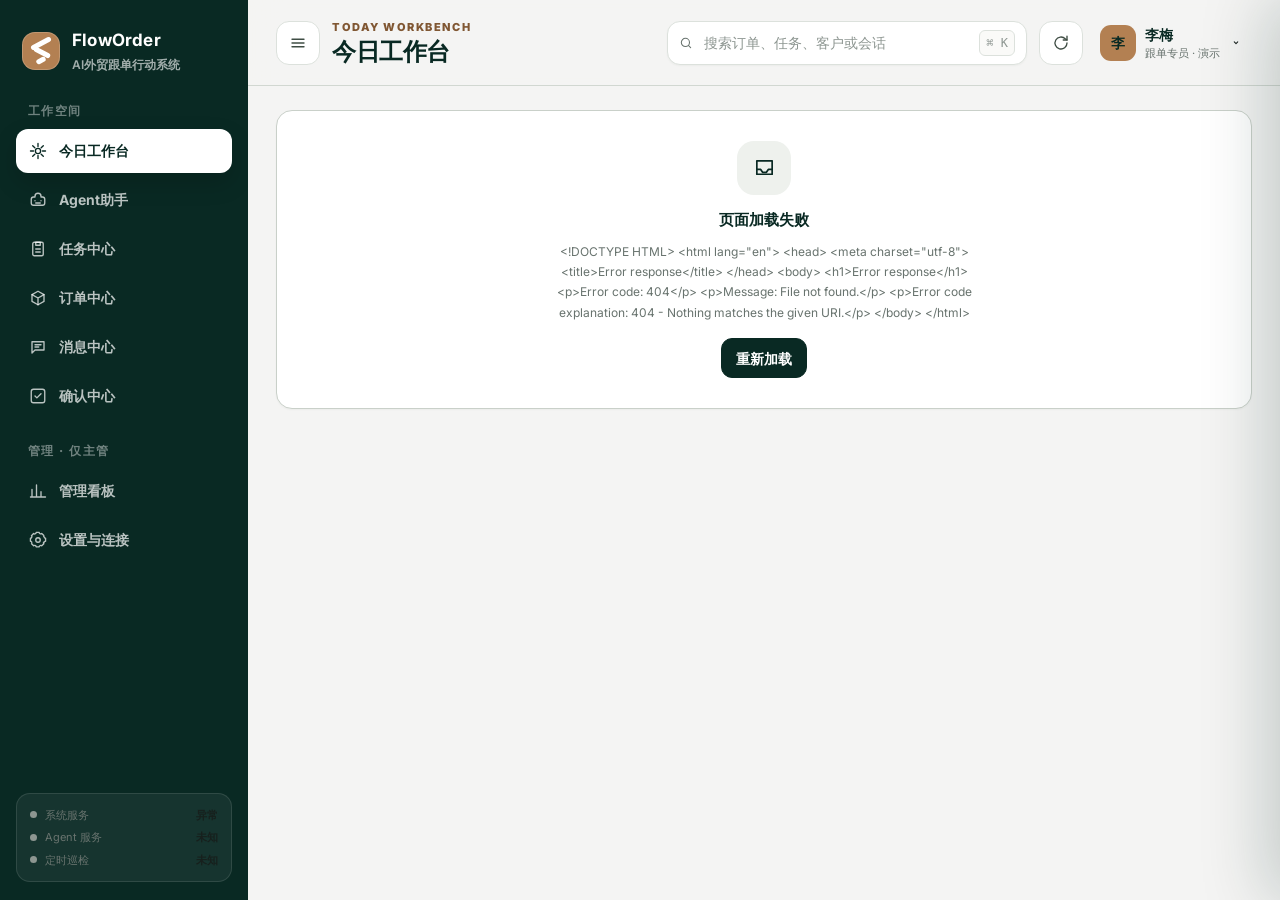
==== static/index.html @ 5d78dfce "Add files via upload" ====
<!doctype html>
<html lang="zh-CN">
<head>
  <meta charset="utf-8" />
  <meta name="viewport" content="width=device-width,initial-scale=1,viewport-fit=cover" />
  <meta name="theme-color" content="#092923" />
  <meta name="color-scheme" content="light" />
  <title>FlowOrder · AI外贸跟单行动系统</title>
  <link rel="preconnect" href="https://fonts.googleapis.com" />
  <link rel="preconnect" href="https://fonts.gstatic.com" crossorigin />
  <link href="https://fonts.googleapis.com/css2?family=Inter:wght@400;500;600;700&display=swap" rel="stylesheet" />
  <link rel="stylesheet" href="/static/styles.css?v=6.1.3.6-visual-fidelity" />
  <style>
    .proto-banner{position:sticky;top:0;z-index:300;display:flex;align-items:center;gap:10px;justify-content:center;
      padding:9px 14px;background:var(--ink);color:#fff;font-size:12px;font-weight:600;letter-spacing:.01em;border-bottom:1px solid var(--line)}
    .proto-banner b{color:var(--brand)}
    .metric-grid{grid-template-columns:repeat(4,1fr)}
    .page-stack{gap:24px}
    .proto-2col{display:grid;grid-template-columns:1.55fr 1fr;gap:18px;align-items:start}
    .proto-3col{display:grid;grid-template-columns:repeat(3,1fr);gap:18px;align-items:start}
    @media(max-width:1080px){.proto-2col,.proto-3col{grid-template-columns:1fr}}

    /* —— 模块分组小标题：细横线 + 大写小字，明确模块边界 —— */
    .section-title{
      display:flex;align-items:center;gap:10px;
      font-size:11px;font-weight:600;letter-spacing:.08em;
      text-transform:uppercase;color:var(--muted);
      margin:6px 2px -10px;
    }
    .section-title::after{content:"";flex:1;height:1px;background:var(--line)}

    /* —— 面板/卡片边框微调,让模块轮廓更利落 —— */
    .panel,.order-card,.info-card,.risk-item,.result-card,.review-card,
    .candidate-row,.integration-item,.context-chip,.meta-item,.channel-option label,
    .activation-order,.permission-card,.ai-result,.agent-candidate-card,.agent-connection-card,
    .approval-list>article,.information-gap-list article,
    .confirm-card,.quick-entry,.session-item{
      border-color:var(--line-strong);
    }
    .mini-chart{width:100%;height:200px;display:block}
    .row-actions{display:flex;gap:8px;flex-wrap:wrap}
    .panel .panel-head{display:flex;align-items:center;justify-content:space-between}
    .order-hero{display:flex;gap:24px;flex-wrap:wrap;align-items:flex-end;margin-top:6px}
    .order-hero .stat{display:flex;flex-direction:column;gap:2px}
    .order-hero .stat small{font-size:11px;color:var(--muted);text-transform:uppercase;letter-spacing:.04em;font-weight:600}
    .order-hero .stat strong{font-size:18px;font-weight:600;font-variant-numeric:tabular-nums}
    .timeline{list-style:none;margin:0;padding:0}
    .timeline li{display:flex;gap:12px;padding:10px 0;border-bottom:1px solid var(--line)}
    .timeline li:last-child{border-bottom:none}
    .timeline .dot{width:9px;height:9px;border-radius:50%;margin-top:5px;background:var(--brand);flex:none}
    .timeline .dot.muted{background:var(--muted-2)}
    .demo-note{font-size:11px;color:var(--muted)}

    /* —— 今日工作台：快捷入口 —— */
    .quick-entries{display:flex;gap:10px;flex-wrap:wrap;margin:2px 0 4px}
    .quick-entry{display:flex;align-items:center;gap:8px;padding:10px 14px;border:1px solid var(--line);border-radius:10px;background:#fff;font-size:13px;font-weight:500;color:var(--ink);cursor:pointer;transition:border-color .15s var(--ease)}
    .quick-entry:hover{border-color:var(--line-strong)}
    .quick-entry .metric-icon{width:28px;height:28px;border-radius:8px;background:var(--surface-2);display:inline-flex;align-items:center;justify-content:center}

    /* —— Agent 助手：三栏 —— */
    .agent-3col{display:grid;grid-template-columns:230px 1fr 1fr;gap:18px;align-items:stretch;min-height:560px}
    @media(max-width:1080px){.agent-3col{grid-template-columns:1fr}}
    .session-list{display:flex;flex-direction:column;gap:8px}
    .session-item{padding:11px 12px;border:1px solid var(--line);border-radius:10px;background:#fff;cursor:pointer;text-align:left}
    .session-item:hover{border-color:var(--line-strong)}
    .session-item.active{border-color:var(--brand);background:var(--brand-soft)}
    .session-item .s-when{font-size:10.5px;color:var(--muted);text-transform:uppercase;letter-spacing:.04em;font-weight:600}
    .session-item .s-title{font-size:13px;font-weight:500;color:var(--ink);margin-top:3px}
    .chat{display:flex;flex-direction:column;gap:12px;flex:1;min-height:0}
    .chat-bubble{max-width:86%;padding:10px 13px;border-radius:12px;font-size:13px;line-height:1.55}
    .chat-bubble.user{align-self:flex-end;background:var(--brand);color:#fff;border-bottom-right-radius:4px}
    .chat-bubble.agent{align-self:flex-start;background:var(--surface-2);color:var(--ink);border:1px solid var(--line);border-bottom-left-radius:4px}
    .chat-bubble .c-time{display:block;font-size:10.5px;opacity:.6;margin-top:4px}
    .chat-input{display:flex;gap:8px;margin-top:14px}
    .chat-input input{flex:1;height:38px;border:1px solid var(--line);border-radius:10px;padding:0 12px;font-size:13px}
    .chat-input input:focus{outline:none;border-color:var(--brand)}
    .run-row{display:flex;gap:10px;padding:10px 0;border-bottom:1px solid var(--line);font-size:13px}
    .run-row:last-child{border-bottom:none}
    .run-row .r-label{width:84px;flex:none;color:var(--muted);font-weight:500}
    .run-row .r-val{flex:1}
    .trace{list-style:none;margin:0;padding:0;font-size:12.5px}
    .trace li{display:flex;gap:8px;padding:6px 0;color:var(--ink-2)}
    .trace li::before{content:"›";color:var(--brand);font-weight:700}

    /* —— 标签/来源 —— */
    .src-tag{display:inline-flex;align-items:center;padding:2px 8px;border-radius:6px;font-size:11px;font-weight:600}
    .src-tag.manual{background:var(--surface-3);color:var(--muted)}
    .src-tag.msg{background:var(--accent-soft);color:var(--accent)}
    .src-tag.agent{background:var(--brand-soft);color:var(--brand-700)}
    .src-tag.wait{background:var(--amber-soft);color:var(--amber)}

    /* —— 订单详情页签 —— */
    .tabs{display:flex;gap:4px;padding:0 20px;border-bottom:1px solid var(--line);background:#fff}
    .tab{padding:12px 14px;font-size:13px;font-weight:500;color:var(--muted);border-bottom:2px solid transparent;cursor:pointer;background:none;border-top:none;border-left:none;border-right:none}
    .tab:hover{color:var(--ink)}
    .tab.active{color:var(--brand-700);border-bottom-color:var(--brand);font-weight:600}
    .tab-panel{display:none}
    .tab-panel.active{display:block}

    /* —— 确认中心卡片 —— */
    .confirm-list{display:flex;flex-direction:column;gap:14px}
    .confirm-card{border:1px solid var(--line);border-radius:var(--radius);padding:16px 18px;background:#fff}
    .confirm-card .cc-head{display:flex;justify-content:space-between;align-items:center;margin-bottom:10px}
    .cc-grid{display:grid;grid-template-columns:repeat(2,1fr);gap:10px 20px;font-size:12.5px}
    .cc-grid .cc-k{color:var(--muted);font-weight:500}
    .cc-grid .cc-v{color:var(--ink)}
    .cc-evidence{margin-top:10px;padding:10px 12px;background:var(--surface-2);border-radius:8px;font-size:12.5px;color:var(--ink-2);border-left:3px solid var(--line-strong)}

    /* —— 消息中心流程 —— */
    .flow{display:flex;align-items:center;gap:6px;flex-wrap:wrap;margin:10px 0 16px;font-size:12px;color:var(--muted)}
    .flow .step{display:inline-flex;align-items:center;gap:5px;padding:5px 10px;border:1px solid var(--line);border-radius:999px;background:#fff}
    .flow .arrow{color:var(--muted-2)}
    .src-pick{display:flex;gap:8px;flex-wrap:wrap;margin:8px 0 14px}

    /* —— V3 借鉴：状态 / 运行摘要 / 技术详情 / 筛选 等功能性组件（沿用本稿视觉 token）—— */
    .status-stack{display:flex;flex-direction:column;gap:6px;width:100%;font-size:11px}
    .status-line{display:grid;grid-template-columns:8px 1fr auto;gap:7px;align-items:center;color:var(--muted)}
    .status-line b{font-size:11px;color:var(--ink);font-weight:600}
    .status-dot{width:7px;height:7px;border-radius:50%;background:var(--muted-2)}
    .status-dot.ok{background:var(--green)}
    .status-dot.warn{background:var(--amber)}

    .session-item .s-meta{display:flex;gap:6px;flex-wrap:wrap;margin-top:6px;font-size:10.5px;color:var(--muted)}
    .session-item .s-meta span{display:inline-flex;align-items:center;padding:2px 6px;border-radius:999px;background:var(--surface-2)}

    .agent-run-summary{display:grid;grid-template-columns:repeat(3,1fr);gap:10px;margin-bottom:12px}
    .agent-run-summary .summary-cell{padding:12px;border:1px solid var(--line);border-radius:10px;background:var(--surface-2)}
    .agent-run-summary small{display:block;color:var(--muted);font-size:10.5px;margin-bottom:4px;font-weight:600;text-transform:uppercase;letter-spacing:.04em}
    .agent-run-summary strong{font-size:18px;font-variant-numeric:tabular-nums;color:var(--ink)}

    .tech-details{margin-top:12px;border-top:1px solid var(--line);padding-top:10px}
    .tech-details summary{cursor:pointer;color:var(--muted);font-size:12px;font-weight:600;list-style:none}
    .tech-details summary::-webkit-details-marker{display:none}
    .tech-box{margin-top:8px;padding:10px 12px;border-radius:8px;background:var(--surface-2);font-size:11.5px;color:var(--ink-2);line-height:1.7;word-break:break-word}

    .confirm-filters{display:flex;gap:8px;flex-wrap:wrap;margin-bottom:14px}
    .confirm-filter{height:30px;padding:0 11px;border:1px solid var(--line);border-radius:8px;background:#fff;color:var(--muted);font-size:12px;cursor:pointer}
    .confirm-filter.active{border-color:var(--brand);background:var(--brand-soft);color:var(--brand-700);font-weight:600}

    .business-note{margin-top:10px;padding:10px 12px;border-radius:8px;background:var(--amber-soft);color:var(--ink-2);font-size:12px;line-height:1.6}

    /* —— 导航项图标：data-icon 移到独立 .icon 容器，避免覆盖文字 —— */
    .nav-item .icon{display:grid;place-items:center;flex:0 0 18px;width:18px;height:18px}
    .nav-item .icon svg{width:100%;height:100%}
  </style>
</head>
<body>
  <div class="app-shell">
    <aside class="sidebar" id="sidebar">
      <button class="brand" data-route="today" aria-label="返回今日工作台">
        <span class="brand-mark" aria-hidden="true"><i></i><i></i><i></i></span>
        <span class="brand-copy"><strong>FlowOrder</strong><small>AI外贸跟单行动系统</small></span>
      </button>

      <div class="nav-section-label">工作空间</div>
      <nav class="side-nav" aria-label="主导航">
        <button class="nav-item" data-route="today"><span class="icon" data-icon="today"></span><span>今日工作台</span><b id="todayBadge" hidden>0</b></button>
        <button class="nav-item" data-route="agent"><span class="icon" data-icon="agent"></span><span>Agent助手</span></button>
        <button class="nav-item" data-route="tasks"><span class="icon" data-icon="tasks"></span><span>任务中心</span></button>
        <button class="nav-item" data-route="orders"><span class="icon" data-icon="orders"></span><span>订单中心</span></button>
        <button class="nav-item" data-route="intake"><span class="icon" data-icon="message"></span><span>消息中心</span></button>
        <button class="nav-item" data-route="confirm"><span class="icon" data-icon="review"></span><span>确认中心</span><b id="reviewBadge" hidden>0</b></button>
      </nav>

      <div class="nav-section-label">管理 · 仅主管</div>
      <nav class="side-nav" aria-label="管理导航">
        <button class="nav-item" data-route="manage"><span class="icon" data-icon="chart"></span><span>管理看板</span></button>
        <button class="nav-item" data-route="settings"><span class="icon" data-icon="settings"></span><span>设置与连接</span></button>
      </nav>

      <div class="sidebar-card" style="align-items:flex-start">
        <div class="status-stack" aria-label="系统运行状态">
          <div class="status-line"><span class="status-dot" id="systemStatusDot"></span><span>系统服务</span><b id="systemStatusValue">检查中</b></div>
          <div class="status-line"><span class="status-dot" id="agentStatusDot"></span><span>Agent 服务</span><b id="agentStatusValue">检查中</b></div>
          <div class="status-line"><span class="status-dot" id="scheduleStatusDot"></span><span>定时巡检</span><b id="scheduleStatusValue">检查中</b></div>
        </div>
      </div>
    </aside>

    <section class="app-main">
      <header class="topbar">
        <div class="topbar-left">
          <button class="mobile-menu" id="mobileMenu" aria-label="打开导航" data-icon="menu"></button>
          <div class="page-heading">
            <span id="pageEyebrow">TODAY WORKBENCH</span>
            <h1 id="pageTitle">今日工作台</h1>
          </div>
        </div>
        <div class="topbar-actions">
          <label class="global-search" id="searchWrap">
            <span data-icon="search" aria-hidden="true"></span>
            <input id="globalSearch" type="search" autocomplete="off" placeholder="搜索订单、任务、客户或会话" aria-label="全局搜索" />
            <kbd>⌘ K</kbd>
          </label>
          <button class="icon-btn" id="refreshBtn" title="刷新页面" data-icon="refresh"></button>
          <button class="profile" id="profileButton" type="button">
            <span class="avatar" id="profileAvatar">李</span>
            <span><strong id="profileName">李梅</strong><small id="profileRole">跟单专员 · 演示</small></span>
            <span data-icon="chevron"></span>
          </button>
        </div>
      </header>

      <main class="workspace" id="pageRoot" tabindex="-1">
        <div class="loading-state"><span></span><p>正在载入真实业务数据…</p></div>
      </main>
    </section>
  </div>

  <nav class="mobile-nav" aria-label="移动端导航">
    <button data-route="today" data-icon="today"><small>工作台</small></button>
    <button data-route="agent" data-icon="agent"><small>Agent</small></button>
    <button data-route="tasks" data-icon="tasks"><small>任务</small></button>
    <button data-route="orders" data-icon="orders"><small>订单</small></button>
    <button data-route="confirm" data-icon="review"><small>确认</small></button>
  </nav>

  <div class="drawer-mask" id="drawerMask" hidden></div>
  <aside class="drawer" id="drawer" aria-hidden="true" aria-label="详情面板"><div id="drawerBody"></div></aside>

  <dialog class="modal" id="modal">
    <form method="dialog" id="modalForm">
      <header class="modal-head">
        <div><span id="modalEyebrow">操作</span><h2 id="modalTitle">操作</h2><p id="modalSubtitle"></p></div>
        <button class="modal-close" type="button" data-close-modal aria-label="关闭">×</button>
      </header>
      <section class="modal-body" id="modalBody"></section>
      <footer class="modal-actions" id="modalActions"></footer>
    </form>
  </dialog>

  <div class="toast-region" id="toastRegion" aria-live="polite" aria-atomic="true"></div>
  <script src="/static/app.js?v=6.1.3.6-visual-fidelity"></script>
</body>
</html>
---- static/styles.css ----
:root{
  --canvas:#f4f4f3;
  --surface:#ffffff;
  --surface-2:#fafaf8;
  --surface-3:#eef1ed;
  --forest:#092923;
  --forest-2:#123b33;
  --forest-3:#3f4d44;
  --ink:#17201d;
  --muted:#68736e;
  --muted-2:#8d9691;
  --line:#dce1dc;
  --line-strong:#c9d0c9;
  --bronze:#b38052;
  --bronze-dark:#805733;
  --sand:#d0c6b1;
  --blue:#2a68b2;
  --blue-soft:#e7eff8;
  --cyan:#5096b2;
  --green:#2d7554;
  --green-soft:#e6f1ea;
  --amber:#9a641f;
  --amber-soft:#f7eddd;
  --red:#9b3d36;
  --red-soft:#f7e8e6;
  --violet:#645a88;
  --violet-soft:#eceaf3;
  --shadow-xs:0 1px 2px rgba(9,41,35,.04);
  --shadow-sm:0 10px 28px rgba(9,41,35,.07);
  --shadow-lg:0 26px 70px rgba(9,41,35,.18);
  --radius-sm:10px;
  --radius:16px;
  --radius-lg:24px;
  --sidebar:248px;
  --topbar:86px;
  font-family:Inter,"PingFang SC","Microsoft YaHei",system-ui,-apple-system,sans-serif;
  color-scheme:light;
}
*{box-sizing:border-box}
html{background:var(--canvas);scroll-behavior:smooth}
body{margin:0;background:var(--canvas);color:var(--ink);font-size:14px;line-height:1.5}
button,input,select,textarea{font:inherit}
button{cursor:pointer}
button:disabled{cursor:not-allowed;opacity:.48}
a{color:inherit}
svg{display:block;width:1em;height:1em}
::selection{background:var(--sand);color:var(--forest)}
:focus-visible{outline:3px solid rgba(42,104,178,.22);outline-offset:2px}
[hidden]{display:none!important}

.app-shell{min-height:100vh;display:grid;grid-template-columns:var(--sidebar) minmax(0,1fr)}
.sidebar{position:sticky;top:0;height:100vh;padding:24px 16px 18px;background:var(--forest);color:#fff;display:flex;flex-direction:column;z-index:40;overflow-y:auto}
.brand{display:flex;align-items:center;gap:12px;width:100%;padding:4px 6px 28px;border:0;background:transparent;color:#fff;text-align:left}
.brand-mark{position:relative;width:38px;height:38px;flex:0 0 auto;border-radius:13px;background:var(--bronze);overflow:hidden;box-shadow:inset 0 0 0 1px rgba(255,255,255,.18)}
.brand-mark i{position:absolute;border-radius:999px;background:#fff}
.brand-mark i:nth-child(1){width:22px;height:5px;left:8px;top:9px;transform:rotate(-28deg)}
.brand-mark i:nth-child(2){width:18px;height:5px;left:11px;top:18px;transform:rotate(28deg)}
.brand-mark i:nth-child(3){width:10px;height:5px;left:14px;top:26px;transform:rotate(-28deg)}
.brand-copy{display:grid;min-width:0}
.brand-copy strong{font-size:17px;letter-spacing:.2px}
.brand-copy small{font-size:12px;color:rgba(255,255,255,.62);font-weight:600;margin-top:2px;white-space:nowrap}
.nav-section-label{padding:0 12px 9px;color:rgba(255,255,255,.42);font-size:12px;font-weight:800;letter-spacing:.12em;text-transform:uppercase}
.side-nav{display:grid;gap:5px;margin-bottom:24px}
.nav-item{position:relative;display:flex;align-items:center;gap:12px;width:100%;min-height:44px;padding:0 12px;border:1px solid transparent;border-radius:12px;background:transparent;color:rgba(255,255,255,.72);text-align:left;font-weight:680;transition:background .18s,color .18s,border-color .18s,transform .18s}
.nav-item>svg{font-size:18px;flex:0 0 auto}
.nav-item:hover{background:rgba(255,255,255,.07);color:#fff}
.nav-item.active{background:#fff;color:var(--forest);box-shadow:0 10px 24px rgba(0,0,0,.16)}
.nav-item b{margin-left:auto;min-width:21px;height:21px;padding:0 6px;display:grid;place-items:center;border-radius:99px;background:var(--bronze);color:var(--forest);font-size:11px}
.nav-item.active b{background:var(--forest);color:#fff}
.sidebar-card{margin-top:auto;display:flex;align-items:flex-start;gap:10px;padding:13px;border:1px solid rgba(255,255,255,.11);border-radius:14px;background:rgba(255,255,255,.055)}
.sidebar-card .live-dot{width:9px;height:9px;flex:0 0 auto;margin-top:5px;border-radius:50%;background:#87c59e;box-shadow:0 0 0 4px rgba(135,197,158,.12)}
.sidebar-card .live-dot.warn{background:#e0ad65;box-shadow:0 0 0 4px rgba(224,173,101,.12)}
.sidebar-card .live-dot.bad{background:#e58a83;box-shadow:0 0 0 4px rgba(229,138,131,.12)}
.sidebar-card div{display:grid;min-width:0}
.sidebar-card strong{font-size:13px;color:#fff}
.sidebar-card small{font-size:11px;color:rgba(255,255,255,.52);margin-top:3px;line-height:1.5}

.app-main{min-width:0}
.topbar{position:sticky;top:0;z-index:30;min-height:var(--topbar);display:flex;align-items:center;justify-content:space-between;gap:20px;padding:14px 28px;background:rgba(244,244,243,.93);backdrop-filter:blur(16px);border-bottom:1px solid rgba(201,208,201,.8)}
.topbar-left,.topbar-actions{display:flex;align-items:center;gap:12px;min-width:0}
.page-heading{min-width:0}
.page-heading>span{display:block;color:var(--bronze-dark);font-size:11px;font-weight:850;letter-spacing:.14em;margin-bottom:3px}
.page-heading h1{margin:0;font-size:24px;line-height:1.15;letter-spacing:-.45px;color:var(--forest)}
.page-heading p{margin:5px 0 0;color:var(--muted);font-size:13px;white-space:nowrap;overflow:hidden;text-overflow:ellipsis;max-width:46vw}
.mobile-menu{display:none}
.global-search{display:flex;align-items:center;gap:9px;width:min(360px,30vw);height:44px;padding:0 11px;border:1px solid var(--line);border-radius:13px;background:var(--surface);color:var(--muted);box-shadow:var(--shadow-xs)}
.global-search:focus-within{border-color:#8da8c6;box-shadow:0 0 0 4px rgba(42,104,178,.08)}
.global-search input{min-width:0;flex:1;border:0;outline:0;background:transparent;color:var(--ink)}
.global-search input::placeholder{color:var(--muted-2)}
.global-search kbd{padding:3px 6px;border:1px solid var(--line);border-radius:6px;background:var(--surface-2);color:var(--muted-2);font-size:12px}
.icon-btn,.mobile-menu{width:44px;height:44px;display:grid;place-items:center;padding:0;border:1px solid var(--line);border-radius:13px;background:var(--surface);color:var(--forest-3);font-size:18px}
.icon-btn:hover,.mobile-menu:hover{border-color:var(--line-strong);background:var(--surface-2);color:var(--forest)}
.profile{display:flex;align-items:center;gap:9px;padding:4px 8px 4px 4px;border:1px solid transparent;border-radius:14px;background:transparent;color:var(--ink)}
.profile:hover{background:var(--surface);border-color:var(--line)}
.profile>span:nth-child(2){display:grid;text-align:left;min-width:72px}
.profile strong{font-size:14px;color:var(--forest)}
.profile small{font-size:11px;color:var(--muted)}
.profile>svg{color:var(--muted);font-size:14px}
.avatar{width:36px;height:36px;display:grid!important;place-items:center;border-radius:11px;background:var(--bronze);color:var(--forest);font-weight:850}
.workspace{width:min(1580px,100%);margin:0 auto;padding:24px 28px 54px}
.loading-state{min-height:60vh;display:grid;place-items:center;align-content:center;gap:12px;color:var(--muted)}
.loading-state span{width:34px;height:34px;border:3px solid var(--line);border-top-color:var(--forest);border-radius:50%;animation:spin .8s linear infinite}
@keyframes spin{to{transform:rotate(360deg)}}

.page-stack{display:grid;gap:18px}
.page-toolbar{display:flex;align-items:flex-end;justify-content:space-between;gap:16px}
.page-toolbar h2{margin:0;color:var(--forest);font-size:19px;letter-spacing:-.25px}
.page-toolbar p{margin:5px 0 0;color:var(--muted);font-size:13px}
.button-row{display:flex;align-items:center;gap:8px;flex-wrap:wrap}
.btn{min-height:40px;display:inline-flex;align-items:center;justify-content:center;gap:7px;padding:0 14px;border:1px solid var(--line);border-radius:11px;background:var(--surface);color:var(--forest-3);font-size:14px;font-weight:740;transition:.18s}
.btn:hover{transform:translateY(-1px);border-color:var(--line-strong);box-shadow:var(--shadow-xs)}
.btn.primary{border-color:var(--forest);background:var(--forest);color:#fff}
.btn.primary:hover{background:var(--forest-2)}
.btn.bronze{border-color:var(--bronze);background:var(--bronze);color:var(--forest)}
.btn.blue{border-color:var(--blue);background:var(--blue);color:#fff}
.btn.danger{border-color:var(--red);background:var(--red);color:#fff}
.btn.ghost{background:transparent;border-color:transparent;box-shadow:none}
.btn.soft{background:var(--surface-3);border-color:var(--surface-3);color:var(--forest)}
.btn.small{min-height:32px;padding:0 10px;border-radius:9px;font-size:12px}
.btn.icon-only{width:40px;padding:0}

.hero{position:relative;overflow:hidden;display:grid;grid-template-columns:minmax(0,1.45fr) minmax(310px,.55fr);gap:24px;padding:28px;border-radius:var(--radius-lg);background:var(--forest);color:#fff;box-shadow:var(--shadow-sm)}
.hero::after{content:"";position:absolute;width:290px;height:290px;right:-80px;top:-130px;border-radius:50%;border:55px solid rgba(179,128,82,.28)}
.hero-copy,.hero-side{position:relative;z-index:1}
.hero-eyebrow{display:flex;align-items:center;gap:8px;color:rgba(255,255,255,.66);font-size:11px;font-weight:820;letter-spacing:.12em}
.hero-eyebrow i{width:7px;height:7px;border-radius:50%;background:var(--bronze)}
.hero h2{max-width:760px;margin:10px 0 10px;font-size:30px;line-height:1.18;letter-spacing:-.7px;color:#fff}
.hero p{max-width:700px;margin:0;color:rgba(255,255,255,.68);font-size:14px;line-height:1.75}
.hero-actions{display:flex;gap:9px;flex-wrap:wrap;margin-top:20px}
.hero .btn.primary{background:#fff;border-color:#fff;color:var(--forest)}
.hero .btn.primary:hover{background:#f5f2eb}
.hero .btn.soft{background:rgba(255,255,255,.08);border-color:rgba(255,255,255,.13);color:#fff}
.hero-side{display:grid;align-content:center;gap:9px}
.hero-signal{display:flex;align-items:center;justify-content:space-between;gap:10px;padding:12px 13px;border:1px solid rgba(255,255,255,.11);border-radius:13px;background:rgba(255,255,255,.055)}
.hero-signal span{color:rgba(255,255,255,.62);font-size:12px}
.hero-signal strong{font-size:14px;color:#fff;text-align:right}

.metric-grid{display:grid;grid-template-columns:repeat(4,minmax(0,1fr));gap:12px}
.metric-card{min-height:126px;padding:18px;border:1px solid var(--line);border-radius:var(--radius);background:var(--surface);box-shadow:var(--shadow-xs)}
.metric-card .metric-top{display:flex;align-items:center;justify-content:space-between;gap:10px}
.metric-card .metric-icon{width:36px;height:36px;display:grid;place-items:center;border-radius:11px;background:var(--surface-3);color:var(--forest);font-size:17px}
.metric-card .metric-delta{font-size:11px;color:var(--muted)}
.metric-card span{display:block;margin-top:12px;color:var(--muted);font-size:12px;font-weight:700}
.metric-card strong{display:block;margin-top:2px;color:var(--forest);font-size:29px;line-height:1}
.metric-card.amber .metric-icon{background:var(--amber-soft);color:var(--amber)}
.metric-card.blue .metric-icon{background:var(--blue-soft);color:var(--blue)}
.metric-card.green .metric-icon{background:var(--green-soft);color:var(--green)}
.metric-card.red .metric-icon{background:var(--red-soft);color:var(--red)}

.panel{border:1px solid var(--line);border-radius:var(--radius);background:var(--surface);box-shadow:var(--shadow-xs);overflow:hidden}
.panel-head{display:flex;align-items:flex-start;justify-content:space-between;gap:16px;padding:18px 20px;border-bottom:1px solid var(--line)}
.panel-head h2,.panel-head h3{margin:0;color:var(--forest)}
.panel-head h2{font-size:17px}.panel-head h3{font-size:14px}
.panel-head p{margin:5px 0 0;color:var(--muted);font-size:12px}
.panel-body{padding:20px}
.panel-grid{display:grid;grid-template-columns:minmax(0,1.6fr) minmax(280px,.7fr);gap:16px}

.filter-row{display:flex;align-items:center;justify-content:space-between;gap:12px;padding:12px 18px;border-bottom:1px solid var(--line);background:var(--surface-2)}
.tabs{display:flex;gap:5px;flex-wrap:wrap}
.tab{min-height:32px;padding:0 10px;border:1px solid transparent;border-radius:9px;background:transparent;color:var(--muted);font-size:12px;font-weight:760}
.tab:hover{background:var(--surface);color:var(--forest)}
.tab.active{background:var(--forest);color:#fff}
.filter-select{min-height:34px;padding:0 10px;border:1px solid var(--line);border-radius:9px;background:var(--surface);color:var(--ink);font-size:12px}

.action-list{display:grid}
.action-row{display:grid;grid-template-columns:minmax(270px,1.25fr) minmax(135px,.55fr) minmax(135px,.5fr) minmax(290px,max-content);gap:16px;align-items:center;padding:15px 18px;border-bottom:1px solid var(--line);transition:.15s}
.action-row:last-child{border-bottom:0}
.action-row:hover{background:var(--surface-2)}
.action-primary{display:flex;align-items:flex-start;gap:12px;min-width:0}
.state-marker{width:10px;height:10px;flex:0 0 auto;margin-top:5px;border-radius:50%;background:var(--muted-2);box-shadow:0 0 0 4px rgba(141,150,145,.12)}
.state-marker.DO_NOW,.state-marker.ESCALATE{background:var(--red);box-shadow:0 0 0 4px rgba(155,61,54,.1)}
.state-marker.DO_TODAY{background:var(--bronze);box-shadow:0 0 0 4px rgba(179,128,82,.12)}
.state-marker.WAITING_EXTERNAL{background:var(--cyan);box-shadow:0 0 0 4px rgba(80,150,178,.11)}
.state-marker.NEEDS_CONFIRMATION{background:var(--violet);box-shadow:0 0 0 4px rgba(100,90,136,.1)}
.state-marker.SCHEDULED{background:var(--green);box-shadow:0 0 0 4px rgba(45,117,84,.1)}
.action-primary h3{margin:0;color:var(--forest);font-size:14px;line-height:1.45}
.action-primary p{margin:4px 0 0;color:var(--muted);font-size:12px;line-height:1.55;display:-webkit-box;-webkit-line-clamp:2;-webkit-box-orient:vertical;overflow:hidden}
.order-link{display:grid;min-width:0}
.order-link strong{color:var(--forest);font-size:13px;white-space:nowrap;overflow:hidden;text-overflow:ellipsis}
.order-link small{color:var(--muted);font-size:11px;white-space:nowrap;overflow:hidden;text-overflow:ellipsis}
.deadline{display:grid}
.deadline strong{font-size:13px;color:var(--ink)}
.deadline small{font-size:11px;color:var(--muted)}
.row-actions{display:flex;align-items:center;justify-content:flex-end;gap:6px;flex-wrap:nowrap;min-width:max-content}.row-actions .btn{white-space:nowrap;flex:0 0 auto}

.status,.risk-badge,.tag{display:inline-flex;align-items:center;gap:5px;width:max-content;max-width:100%;padding:5px 8px;border-radius:999px;font-size:11px;font-weight:800;line-height:1.1;white-space:nowrap}
.status.DO_NOW,.status.ESCALATE,.risk-badge.critical,.risk-badge.high{background:var(--red-soft);color:var(--red)}
.status.DO_TODAY,.risk-badge.medium{background:var(--amber-soft);color:var(--amber)}
.status.WAITING_EXTERNAL{background:#e5f1f5;color:#306f87}
.status.NEEDS_CONFIRMATION{background:var(--violet-soft);color:var(--violet)}
.status.SCHEDULED,.status.DONE,.risk-badge.low{background:var(--green-soft);color:var(--green)}
.status.NOT_MY_RESPONSIBILITY,.risk-badge.none{background:var(--surface-3);color:var(--muted)}
.tag{background:var(--surface-3);color:var(--forest-3);font-weight:700}

.order-grid{display:grid;grid-template-columns:repeat(3,minmax(0,1fr));gap:14px}
.order-card{display:grid;gap:16px;padding:18px;border:1px solid var(--line);border-radius:var(--radius);background:var(--surface);box-shadow:var(--shadow-xs);transition:.18s}
.order-card:hover{transform:translateY(-2px);box-shadow:var(--shadow-sm);border-color:var(--line-strong)}
.order-card-head{display:flex;align-items:flex-start;justify-content:space-between;gap:12px}
.order-card h3{margin:0;color:var(--forest);font-size:15px}
.order-card p{margin:4px 0 0;color:var(--muted);font-size:12px}
.order-meta{display:grid;grid-template-columns:1fr 1fr;gap:10px}
.meta-item{display:grid;gap:3px;padding:10px;border-radius:11px;background:var(--surface-2)}
.meta-item span{font-size:11px;color:var(--muted)}
.meta-item strong{font-size:13px;color:var(--ink);overflow:hidden;text-overflow:ellipsis;white-space:nowrap}
.progress{height:7px;border-radius:99px;background:var(--surface-3);overflow:hidden}
.progress i{display:block;height:100%;border-radius:inherit;background:var(--bronze)}
.order-card-foot{display:flex;align-items:center;justify-content:space-between;gap:10px}
.order-card-foot small{color:var(--muted);font-size:11px}

.data-table-wrap{overflow:auto}
.data-table{width:100%;border-collapse:collapse;min-width:900px}
.data-table th,.data-table td{padding:12px 14px;text-align:left;border-bottom:1px solid var(--line);vertical-align:middle}
.data-table th{position:sticky;top:0;background:var(--surface-2);color:var(--muted);font-size:11px;letter-spacing:.06em;text-transform:uppercase;z-index:1}
.data-table td{font-size:13px;color:var(--ink)}
.data-table tbody tr{transition:.15s}
.data-table tbody tr:hover{background:var(--surface-2)}
.data-table .clickable{cursor:pointer}
.cell-title{display:grid;gap:2px}.cell-title strong{font-size:13px;color:var(--forest)}.cell-title small{font-size:11px;color:var(--muted)}

.empty-state{min-height:270px;display:grid;place-items:center;align-content:center;gap:10px;padding:30px;text-align:center;color:var(--muted)}
.empty-icon{width:54px;height:54px;display:grid;place-items:center;border-radius:17px;background:var(--surface-3);color:var(--forest);font-size:23px}
.empty-state h3{margin:4px 0 0;color:var(--forest);font-size:15px}
.empty-state p{max-width:460px;margin:0;font-size:12px;line-height:1.7}
.empty-actions{display:flex;gap:8px;flex-wrap:wrap;justify-content:center;margin-top:5px}

.order-hero{display:grid;grid-template-columns:minmax(0,1.4fr) minmax(360px,.6fr);gap:18px;padding:24px;border-radius:var(--radius-lg);background:var(--forest);color:#fff}
.order-hero h2{margin:7px 0 4px;font-size:28px;color:#fff}
.order-hero p{margin:0;color:rgba(255,255,255,.65);font-size:13px}
.order-hero .order-kicker{font-size:11px;color:var(--sand);font-weight:800;letter-spacing:.12em}
.order-hero-stats{display:grid;grid-template-columns:repeat(2,1fr);gap:8px}
.order-hero-stat{display:grid;gap:3px;padding:12px;border:1px solid rgba(255,255,255,.11);border-radius:12px;background:rgba(255,255,255,.055)}
.order-hero-stat span{font-size:11px;color:rgba(255,255,255,.55)}
.order-hero-stat strong{font-size:14px;color:#fff}
.detail-grid{display:grid;grid-template-columns:minmax(0,1.45fr) minmax(300px,.55fr);gap:16px}
.info-grid{display:grid;grid-template-columns:repeat(3,minmax(0,1fr));gap:10px}
.info-card{padding:13px;border:1px solid var(--line);border-radius:12px;background:var(--surface-2)}
.info-card span{display:block;color:var(--muted);font-size:11px}
.info-card strong{display:block;margin-top:4px;color:var(--ink);font-size:13px;overflow-wrap:anywhere}
.timeline{display:grid;gap:0}
.timeline-item{position:relative;display:grid;grid-template-columns:18px minmax(0,1fr);gap:10px;padding-bottom:16px}
.timeline-item::before{content:"";position:absolute;left:5px;top:14px;bottom:0;width:1px;background:var(--line)}
.timeline-item:last-child::before{display:none}
.timeline-dot{width:11px;height:11px;margin-top:4px;border-radius:50%;background:var(--bronze);box-shadow:0 0 0 4px var(--amber-soft)}
.timeline-copy{display:grid;gap:3px}
.timeline-copy strong{font-size:12px;color:var(--forest)}
.timeline-copy p{margin:0;color:var(--muted);font-size:12px;white-space:pre-wrap;overflow-wrap:anywhere}
.timeline-copy time{font-size:11px;color:var(--muted-2)}
.risk-list{display:grid;gap:8px}
.risk-item{padding:12px;border:1px solid var(--line);border-left:3px solid var(--red);border-radius:11px;background:var(--surface-2)}
.risk-item.medium{border-left-color:var(--amber)}.risk-item.low{border-left-color:var(--green)}
.risk-item strong{font-size:12px;color:var(--forest)}
.risk-item p{margin:5px 0 0;font-size:11px;color:var(--muted);line-height:1.6}

.form-grid{display:grid;grid-template-columns:repeat(2,minmax(0,1fr));gap:14px}
.field{display:grid;gap:6px}
.field.full{grid-column:1/-1}
.field>span{display:flex;align-items:center;justify-content:space-between;color:var(--forest-3);font-size:12px;font-weight:740}
.field>span small{color:var(--muted-2);font-weight:600}
.field input,.field select,.field textarea{width:100%;min-height:42px;padding:10px 11px;border:1px solid var(--line);border-radius:10px;background:var(--surface);color:var(--ink);outline:0}
.field textarea{min-height:120px;resize:vertical;line-height:1.7}
.field input::placeholder,.field textarea::placeholder{color:var(--muted-2)}
.field input:focus,.field select:focus,.field textarea:focus{border-color:#8da8c6;box-shadow:0 0 0 4px rgba(42,104,178,.08)}
.help{font-size:11px;color:var(--muted);line-height:1.6}
.form-actions{display:flex;justify-content:flex-end;gap:8px;padding-top:4px}

.intake-layout,.review-layout{display:grid;grid-template-columns:minmax(320px,.72fr) minmax(0,1.28fr);gap:16px}
.channel-grid{display:grid;grid-template-columns:repeat(3,1fr);gap:8px}
.channel-option{position:relative}
.channel-option input{position:absolute;opacity:0}
.channel-option label{display:grid;place-items:center;gap:4px;min-height:68px;border:1px solid var(--line);border-radius:12px;background:var(--surface);color:var(--muted);font-size:12px;font-weight:720;cursor:pointer}
.channel-option label svg{font-size:18px}
.channel-option input:checked+label{border-color:var(--forest);background:var(--forest);color:#fff}
.boundary-note{padding:12px 13px;border:1px solid #d4e0d7;border-radius:11px;background:#f0f6f2;color:var(--forest-3);font-size:11px;line-height:1.65}
.result-card{padding:16px;border:1px solid var(--line);border-radius:13px;background:var(--surface-2)}
.result-card h3{margin:0;color:var(--forest);font-size:14px}.result-card p{margin:6px 0 0;color:var(--muted);font-size:12px}

.review-list{max-height:680px;overflow:auto}
.review-card{display:grid;gap:7px;padding:14px 16px;border-bottom:1px solid var(--line);cursor:pointer;transition:.15s}
.review-card:hover{background:var(--surface-2)}
.review-card.active{background:#eef3ef;box-shadow:inset 3px 0 var(--forest)}
.review-card .top{display:flex;justify-content:space-between;align-items:center;gap:8px}
.review-card .top small{color:var(--muted);font-size:8px;font-weight:800;letter-spacing:.08em}
.review-card h3{margin:0;font-size:13px;color:var(--forest)}
.review-card p{margin:0;color:var(--muted);font-size:11px;line-height:1.55;display:-webkit-box;-webkit-line-clamp:2;-webkit-box-orient:vertical;overflow:hidden}
.candidate-section{display:grid;gap:8px;margin-bottom:18px}
.candidate-section h3{margin:0;color:var(--forest);font-size:13px}
.quote{padding:12px;border-left:3px solid var(--bronze);border-radius:0 10px 10px 0;background:var(--surface-2);color:var(--forest-3);font-size:12px;line-height:1.65;white-space:pre-wrap}
.candidate-row{display:grid;grid-template-columns:minmax(160px,1fr) minmax(140px,.65fr) 90px;gap:10px;align-items:center;padding:10px;border:1px solid var(--line);border-radius:10px}
.candidate-row b{font-size:12px;color:var(--forest)}
.candidate-row input{min-height:36px;padding:8px;border:1px solid var(--line);border-radius:9px;color:var(--ink);background:#fff}
.candidate-row>span{font-size:11px;color:var(--muted);text-align:right}
.source-quote{margin-top:3px;color:var(--muted);font-size:8px;font-weight:500}

.chart-grid{display:grid;grid-template-columns:repeat(2,minmax(0,1fr));gap:16px}
.bar-list{display:grid;gap:12px}
.bar-row{display:grid;grid-template-columns:110px minmax(0,1fr) 34px;gap:10px;align-items:center}
.bar-row span{font-size:12px;color:var(--forest-3);overflow:hidden;text-overflow:ellipsis;white-space:nowrap}
.bar-track{height:8px;border-radius:99px;background:var(--surface-3);overflow:hidden}
.bar-track i{display:block;height:100%;border-radius:inherit;background:var(--bronze)}
.bar-row b{font-size:12px;color:var(--forest);text-align:right}

.settings-grid{display:grid;grid-template-columns:repeat(2,minmax(0,1fr));gap:16px}
.setting-list{display:grid}
.setting-row{display:flex;align-items:center;justify-content:space-between;gap:16px;padding:14px 0;border-bottom:1px solid var(--line)}
.setting-row:last-child{border-bottom:0}
.setting-copy{display:grid;gap:3px}.setting-copy strong{font-size:13px;color:var(--forest)}.setting-copy small{font-size:11px;color:var(--muted);line-height:1.55}
.switch{position:relative;width:42px;height:24px;flex:0 0 auto}
.switch input{position:absolute;opacity:0}
.switch i{position:absolute;inset:0;border-radius:99px;background:var(--line-strong);transition:.18s}
.switch i::after{content:"";position:absolute;width:18px;height:18px;left:3px;top:3px;border-radius:50%;background:#fff;box-shadow:0 2px 5px rgba(0,0,0,.16);transition:.18s}
.switch input:checked+i{background:var(--forest)}
.switch input:checked+i::after{transform:translateX(18px)}
.integration-list{display:grid;gap:9px}
.integration-item{display:flex;align-items:center;justify-content:space-between;gap:12px;padding:12px;border:1px solid var(--line);border-radius:11px;background:var(--surface-2)}
.integration-item div{display:grid;gap:2px}.integration-item strong{font-size:12px;color:var(--forest)}.integration-item small{font-size:8px;color:var(--muted)}
.integration-state{font-size:11px;font-weight:800;color:var(--green)}.integration-state.bad{color:var(--red)}

.drawer-mask{position:fixed;inset:0;background:rgba(9,41,35,.38);backdrop-filter:blur(2px);z-index:79;opacity:0;transition:.22s}
.drawer-mask.show{opacity:1}
.drawer{position:fixed;right:0;top:0;bottom:0;width:min(620px,96vw);background:var(--surface);z-index:80;box-shadow:-24px 0 65px rgba(9,41,35,.22);transform:translateX(102%);transition:.25s ease;overflow:auto;color:var(--ink)}
.drawer.open{transform:none}
.drawer-head{position:sticky;top:0;z-index:2;display:flex;justify-content:space-between;gap:14px;padding:20px 22px;border-bottom:1px solid var(--line);background:rgba(255,255,255,.96);backdrop-filter:blur(14px)}
.drawer-head span{display:block;color:var(--bronze-dark);font-size:8px;font-weight:850;letter-spacing:.12em}
.drawer-head h2{margin:4px 0 0;color:var(--forest);font-size:20px}
.drawer-head p{margin:5px 0 0;color:var(--muted);font-size:11px;line-height:1.5}
.drawer-close{width:36px;height:36px;display:grid;place-items:center;border:1px solid var(--line);border-radius:10px;background:var(--surface-2);color:var(--forest);font-size:20px}
.drawer-body{display:grid;gap:16px;padding:20px 22px 34px}
.context-strip{display:grid;grid-template-columns:repeat(3,minmax(0,1fr));gap:8px}
.context-chip{padding:10px;border:1px solid var(--line);border-radius:10px;background:var(--surface-2);min-width:0}
.context-chip span{display:block;color:var(--muted);font-size:8px}.context-chip strong{display:block;margin-top:3px;color:var(--forest);font-size:12px;overflow:hidden;text-overflow:ellipsis;white-space:nowrap}
.drawer-tabs{display:flex;gap:5px;padding:4px;border-radius:12px;background:var(--surface-3)}
.drawer-tab{flex:1;min-height:36px;border:0;border-radius:9px;background:transparent;color:var(--muted);font-size:12px;font-weight:800}
.drawer-tab.active{background:var(--surface);color:var(--forest);box-shadow:var(--shadow-xs)}
.ai-result{display:grid;gap:12px;padding:16px;border:1px solid var(--line);border-radius:14px;background:var(--surface-2)}
.ai-result-head{display:flex;align-items:flex-start;justify-content:space-between;gap:12px}
.ai-result-head h3{margin:0;color:var(--forest);font-size:14px}.ai-result-head p{margin:4px 0 0;color:var(--muted);font-size:11px;line-height:1.55}
.fact-pills{display:flex;gap:6px;flex-wrap:wrap}.fact-pill{padding:5px 8px;border-radius:999px;background:#e6eee8;color:var(--forest-3);font-size:8px;font-weight:750}
.risk-box{padding:11px;border:1px solid #ebc6c2;border-radius:10px;background:var(--red-soft);color:var(--red);font-size:11px;line-height:1.6}
.review-actions{display:flex;gap:8px;flex-wrap:wrap}

.modal{width:min(720px,calc(100% - 30px));max-height:88vh;padding:0;border:0;border-radius:20px;background:var(--surface);color:var(--ink);box-shadow:var(--shadow-lg);overflow:hidden}
.modal::backdrop{background:rgba(9,41,35,.48);backdrop-filter:blur(3px)}
.modal form{max-height:88vh;display:grid;grid-template-rows:auto minmax(0,1fr) auto;margin:0}
.modal-head{display:flex;align-items:flex-start;justify-content:space-between;gap:14px;padding:20px 22px;border-bottom:1px solid var(--line)}
.modal-head span{display:block;color:var(--bronze-dark);font-size:8px;font-weight:850;letter-spacing:.12em}
.modal-head h2{margin:4px 0 0;color:var(--forest);font-size:20px}.modal-head p{margin:5px 0 0;color:var(--muted);font-size:11px}
.modal-close{width:36px;height:36px;border:1px solid var(--line);border-radius:10px;background:var(--surface-2);color:var(--forest);font-size:20px}
.modal-body{padding:20px 22px;overflow:auto}
.modal-actions{display:flex;justify-content:flex-end;gap:8px;padding:14px 22px;border-top:1px solid var(--line);background:var(--surface-2)}
.toast-region{position:fixed;right:22px;bottom:22px;z-index:110;display:grid;gap:8px;pointer-events:none}
.toast{min-width:260px;max-width:420px;padding:12px 14px;border-radius:12px;background:var(--forest);color:#fff;box-shadow:var(--shadow-lg);font-size:12px;font-weight:700;animation:toastIn .2s ease}
.toast.error{background:var(--red)}.toast.success{background:var(--green)}
@keyframes toastIn{from{opacity:0;transform:translateY(8px)}to{opacity:1;transform:none}}
.mobile-nav{display:none}

@media(max-width:1250px){
  :root{--sidebar:224px}
  .panel-grid,.detail-grid{grid-template-columns:1fr}
  .order-grid{grid-template-columns:repeat(2,minmax(0,1fr))}
  .action-row{grid-template-columns:minmax(250px,1fr) minmax(130px,.45fr) minmax(270px,max-content)}
  .action-row .deadline{display:none}
  .hero{grid-template-columns:1fr}.hero-side{grid-template-columns:repeat(3,1fr)}
}
@media(max-width:980px){
  .global-search{display:none}
  .metric-grid{grid-template-columns:repeat(2,minmax(0,1fr))}
  .intake-layout,.review-layout{grid-template-columns:1fr}
  .review-list{max-height:390px}
  .settings-grid,.chart-grid{grid-template-columns:1fr}
  .info-grid{grid-template-columns:repeat(2,minmax(0,1fr))}
}
@media(max-width:760px){
  :root{--topbar:74px}
  body{padding-bottom:70px}
  .app-shell{display:block}
  .sidebar{position:fixed;left:0;top:0;bottom:0;width:min(310px,86vw);height:100vh;transform:translateX(-102%);transition:.24s;box-shadow:var(--shadow-lg)}
  .sidebar.open{transform:none}
  .mobile-menu{display:grid}
  .topbar{padding:11px 14px;min-height:var(--topbar)}
  .page-heading>span{display:none}.page-heading h1{font-size:19px}.page-heading p{max-width:48vw;font-size:11px}
  .topbar-actions .icon-btn{display:none}.profile>span:nth-child(2),.profile>svg{display:none}.profile{padding:3px;border:0}.avatar{width:38px;height:38px}
  .workspace{padding:16px 14px 30px}
  .mobile-nav{position:fixed;left:0;right:0;bottom:0;z-index:55;height:66px;display:grid;grid-template-columns:repeat(5,1fr);padding:7px 8px max(7px,env(safe-area-inset-bottom));background:rgba(9,41,35,.97);backdrop-filter:blur(14px);box-shadow:0 -10px 30px rgba(9,41,35,.15)}
  .mobile-nav button{display:grid;place-items:center;align-content:center;gap:2px;border:0;border-radius:10px;background:transparent;color:rgba(255,255,255,.58);font-size:17px}
  .mobile-nav button small{font-size:8px;font-weight:700}.mobile-nav button.active{background:rgba(255,255,255,.12);color:#fff}
  .hero{padding:22px;border-radius:18px}.hero h2{font-size:25px}.hero-side{display:none}
  .metric-grid{grid-template-columns:1fr 1fr;gap:9px}.metric-card{min-height:112px;padding:14px}.metric-card strong{font-size:25px}
  .page-toolbar{align-items:flex-start;flex-direction:column}.page-toolbar .button-row{width:100%}.page-toolbar .button-row .btn{flex:1}
  .action-row{grid-template-columns:1fr;gap:9px;padding:15px}.action-row .order-link,.action-row .deadline{display:none}.row-actions{justify-content:flex-start;flex-wrap:wrap;min-width:0}
  .filter-row{align-items:flex-start;flex-direction:column}.tabs{width:100%;overflow-x:auto;flex-wrap:nowrap}.tab{white-space:nowrap}
  .order-grid{grid-template-columns:1fr}
  .order-hero{grid-template-columns:1fr;padding:20px}.order-hero-stats{grid-template-columns:1fr 1fr}.order-hero h2{font-size:24px}
  .info-grid{grid-template-columns:1fr 1fr}.form-grid{grid-template-columns:1fr}.field.full{grid-column:auto}
  .channel-grid{grid-template-columns:1fr 1fr 1fr}
  .candidate-row{grid-template-columns:1fr}.candidate-row>span{text-align:left}
  .drawer{width:100vw}.drawer-head,.drawer-body{padding-left:16px;padding-right:16px}.context-strip{grid-template-columns:1fr 1fr}
  .modal{width:calc(100% - 18px)}
}
@media(max-width:440px){
  .metric-grid{grid-template-columns:1fr}.metric-card{min-height:100px}
  .info-grid,.order-hero-stats{grid-template-columns:1fr}
  .channel-grid{grid-template-columns:1fr}
  .context-strip{grid-template-columns:1fr}
  .hero-actions .btn{width:100%}
}
@media(prefers-reduced-motion:reduce){*{scroll-behavior:auto!important;animation:none!important;transition:none!important}}

.processing-line{display:flex;align-items:center;gap:12px}.processing-line h3{margin:0 0 4px;color:var(--forest)}.processing-line p{margin:0;color:var(--muted)}.inline-spinner{width:24px;height:24px;flex:0 0 auto;border:3px solid var(--line);border-top-color:var(--forest);border-radius:50%;animation:spin .8s linear infinite}.processing-card{display:grid;gap:14px}.progress-hint{padding:10px 12px;border-radius:10px;background:var(--surface-3);color:var(--muted);font-size:12px}.error-result{border-color:rgba(155,61,54,.24)}


/* First-value activation flow */
.readiness-badge{display:inline-flex;align-items:center;min-height:24px;padding:4px 9px;border-radius:999px;font-size:10px;font-weight:850;letter-spacing:.01em;white-space:nowrap;border:1px solid transparent}
.readiness-badge.BASE_ONLY,.readiness-badge.NEEDS_STATUS{background:#fff4dd;color:#805714;border-color:#ead09a}
.readiness-badge.READY_FOR_RANKING{background:#e8f1fa;color:#285f93;border-color:#bfd3e7}
.readiness-badge.ACTION_GENERATED{background:#e9f3ed;color:#216844;border-color:#c8ddcf}
.readiness-badge.CLOSED{background:#ecefea;color:#68736e;border-color:#d9ded9}
.badge-stack{display:flex;align-items:flex-end;gap:6px;flex-direction:column}
.activation-banner,.activation-success{display:flex;align-items:center;justify-content:space-between;gap:18px;padding:16px 18px;border:1px solid #d4e0d7;border-radius:var(--radius);background:#f0f6f2;box-shadow:var(--shadow-xs)}
.activation-banner.prominent{background:#fff8ea;border-color:#ead6aa}
.activation-banner div,.activation-success div{display:grid;gap:4px}
.activation-banner span,.activation-success span{color:var(--bronze-dark);font-size:10px;font-weight:850;letter-spacing:.08em;text-transform:uppercase}
.activation-banner strong,.activation-success strong{color:var(--forest);font-size:13px;line-height:1.55}
.activation-hero{display:grid;grid-template-columns:minmax(0,1fr) auto;gap:24px;align-items:center;padding:26px 28px;border-radius:var(--radius-lg);background:linear-gradient(135deg,var(--forest),#17493d);color:#fff;box-shadow:var(--shadow-sm)}
.activation-hero>div>span{font-size:10px;font-weight:850;letter-spacing:.14em;color:var(--sand)}
.activation-hero h2{margin:8px 0 8px;color:#fff;font-size:27px}
.activation-hero p{max-width:760px;margin:0;color:rgba(255,255,255,.7);font-size:13px;line-height:1.7}
.activation-count{min-width:116px;display:grid;place-items:center;padding:18px;border:1px solid rgba(255,255,255,.15);border-radius:16px;background:rgba(255,255,255,.07)}
.activation-count strong{font-size:30px;color:#fff}.activation-count span{margin-top:4px!important;color:rgba(255,255,255,.65)!important;letter-spacing:0!important;text-transform:none!important}
.activation-steps{display:grid;grid-template-columns:repeat(4,minmax(0,1fr));gap:10px}
.activation-steps>div{display:flex;align-items:center;gap:10px;min-height:72px;padding:12px 14px;border:1px solid var(--line);border-radius:13px;background:var(--surface);color:var(--muted)}
.activation-steps b{width:30px;height:30px;display:grid;place-items:center;border-radius:10px;background:var(--surface-3);color:var(--muted);font-size:12px}
.activation-steps span{display:grid;gap:2px;color:var(--ink);font-size:12px;font-weight:800}.activation-steps small{color:var(--muted);font-size:10px;font-weight:600}
.activation-steps .active{border-color:#d6b991;background:#fff9ef}.activation-steps .active b{background:var(--bronze);color:#fff}
.activation-steps .done{border-color:#c8ddcf;background:#f0f6f2}.activation-steps .done b{background:var(--forest-2);color:#fff}
.activation-order-list{display:grid;gap:12px;padding:0 18px 18px}
.activation-order{display:grid;gap:14px;padding:16px;border:1px solid var(--line);border-radius:14px;background:var(--surface-2)}
.activation-order-head{display:flex;align-items:flex-start;justify-content:space-between;gap:12px}.activation-order-head>div>span{color:var(--bronze-dark);font-size:9px;font-weight:850;letter-spacing:.08em}.activation-order h3{margin:5px 0 4px;color:var(--forest);font-size:14px}.activation-order p{margin:0;color:var(--muted);font-size:11px}
.activation-order-actions{display:flex;gap:8px;flex-wrap:wrap}
.activation-success{background:#eaf4ed;border-color:#bdd7c6}
.activation-tip{margin-top:14px;padding:11px 12px;border-radius:10px;background:var(--surface-3);color:var(--muted);font-size:11px;line-height:1.6}
.activation-tip strong{color:var(--forest)}
.readiness-summary{display:grid;gap:10px}.readiness-summary p{margin:0;color:var(--muted);font-size:11px;line-height:1.6}
@media(max-width:900px){.activation-steps{grid-template-columns:1fr 1fr}.activation-hero{grid-template-columns:1fr}.activation-count{justify-self:start}}
@media(max-width:620px){.activation-banner,.activation-success{align-items:flex-start;flex-direction:column}.activation-banner .btn,.activation-success .btn{width:100%}.activation-steps{grid-template-columns:1fr}.activation-order-head{flex-direction:column}.activation-order-actions .btn{width:100%}}

/* V5.3 usability, ownership and perceived-performance refinements */
.metric-card.clickable{cursor:pointer;transition:transform .16s ease,box-shadow .16s ease,border-color .16s ease}
.metric-card.clickable:hover,.metric-card.clickable:focus-visible{transform:translateY(-2px);box-shadow:var(--shadow-sm);border-color:rgba(9,41,35,.22);outline:none}
.metric-link{display:block;margin-top:8px;color:var(--forest-3);font-size:9px;font-weight:800}
.sort-control{display:flex;align-items:center;gap:8px;padding:7px 10px;border:1px solid var(--line);border-radius:10px;background:var(--surface)}
.sort-control span{color:var(--muted);font-size:10px;font-weight:800;white-space:nowrap}
.sort-control select{border:0;background:transparent;color:var(--forest);font-size:11px;font-weight:800;outline:0}
.sort-explanation{display:flex;align-items:center;justify-content:space-between;gap:16px;padding:12px 15px;border:1px solid var(--line);border-radius:12px;background:var(--surface-2)}
.sort-explanation strong{color:var(--forest);font-size:12px}.sort-explanation span{color:var(--muted);font-size:10px}
.order-card{position:relative}.order-rank{display:flex;align-items:center;gap:8px;margin:-2px 0 10px;color:var(--muted)}
.order-rank b{width:25px;height:25px;display:grid;place-items:center;border-radius:8px;background:var(--forest);color:#fff;font-size:10px}
.order-rank span{font-size:9px;font-weight:800}
.generation-progress{display:flex;align-items:flex-start;gap:14px;padding:16px;border:1px solid #d7dfda;border-radius:14px;background:#f3f7f4}
.progress-spinner{width:28px;height:28px;flex:0 0 auto;border:3px solid #d5e0d8;border-top-color:var(--forest);border-radius:50%;animation:spin .8s linear infinite}
.generation-progress strong{display:block;color:var(--forest);font-size:13px}.generation-progress p{margin:5px 0 10px;color:var(--muted);font-size:10px;line-height:1.55}
.generation-steps{display:flex;gap:6px;flex-wrap:wrap}.generation-steps i{padding:5px 8px;border-radius:999px;background:#e5ebe7;color:#718078;font-size:8px;font-style:normal;font-weight:800}.generation-steps i.active{background:var(--forest);color:#fff}
.override-explainer{display:grid;gap:10px;padding:13px;border:1px solid #e1cfae;border-radius:12px;background:#fff8ea;color:var(--ink)}
.override-explainer>strong{color:var(--forest);font-size:12px}.override-explainer ol{margin:0;padding-left:18px;color:var(--muted);font-size:10px;line-height:1.65}.override-explainer b{color:var(--forest)}
.override-choice{display:flex;align-items:flex-start;gap:8px;color:var(--forest);font-size:10px;font-weight:800;line-height:1.5}.override-choice input{margin-top:2px}
.action-feedback{min-height:18px}.permission-card{padding:15px;border:1px solid #cbdcd0;border-radius:12px;background:#eff6f1}.permission-card strong{color:var(--forest);font-size:13px}.permission-card ul{margin:10px 0 0;padding-left:18px;color:var(--muted);font-size:11px;line-height:1.8}
@media(max-width:760px){.sort-control{width:100%;justify-content:space-between}.sort-explanation{align-items:flex-start;flex-direction:column}.metric-link{display:none}}

/* FlowOrder Agent V6.0 */
.agent-hero{display:flex;justify-content:space-between;gap:24px;align-items:center;padding:28px 30px;border-radius:22px;background:linear-gradient(135deg,#0b3b34,#175b50);color:#fff;box-shadow:0 18px 45px rgba(9,41,35,.16)}
.agent-hero>div:first-child{max-width:760px}.agent-hero span{font-size:12px;font-weight:800;letter-spacing:.16em;color:#d5b373}.agent-hero h2{margin:8px 0 10px;font-size:28px;line-height:1.2}.agent-hero p{margin:0;color:rgba(255,255,255,.78);line-height:1.75}.agent-hero .btn:not(.primary){background:rgba(255,255,255,.12);color:#fff;border-color:rgba(255,255,255,.24)}
.agent-candidate-grid{display:grid;grid-template-columns:repeat(2,minmax(0,1fr));gap:16px}.agent-candidate-card{border:1px solid var(--line,#dbe5e2);border-radius:18px;padding:18px;background:#fff;display:flex;flex-direction:column;gap:13px}.agent-candidate-head{display:flex;justify-content:space-between;gap:12px;align-items:flex-start}.agent-candidate-head>div{display:grid;grid-template-columns:auto 1fr;column-gap:9px;align-items:center}.agent-candidate-head strong{font-size:16px}.agent-candidate-head small{grid-column:2;color:#78827f;margin-top:4px}.agent-rank{width:28px;height:28px;border-radius:50%;display:grid;place-items:center;background:#eaf2ef;color:#1f4d46;font-weight:800}.agent-rank:empty{display:none}.agent-action{margin:0;font-weight:700;line-height:1.55;color:#173d37}.evidence-list{display:flex;flex-wrap:wrap;gap:7px}.evidence-list span{font-size:12px;padding:6px 9px;border-radius:999px;background:#f0f5f3;color:#40554f}.missing-note{padding:10px 12px;border-radius:10px;background:#fff8e8;color:#815c19;font-size:13px}.agent-candidate-card footer{display:flex;justify-content:space-between;gap:12px;align-items:center;margin-top:auto;padding-top:5px}.approval-list{display:grid;gap:10px}.approval-list>article{display:flex;justify-content:space-between;align-items:center;padding:14px 16px;border:1px solid var(--line,#dbe5e2);border-radius:14px}.approval-list>article div{display:flex;flex-direction:column;gap:3px}.approval-list small{color:#78827f}.boundary-note.danger{background:#fdecec;border-color:#eeb9b5;color:#7e2f2a}
.status.ANOMALY_CANDIDATE,.status.PENDING_CONFIRMATION{background:#fff3dc;color:#845d17}.status.CONFIRMED{background:#e8f5ee;color:#246b4e}.status.REJECTED,.status.RESOLVED{background:#edf1f0;color:#60706b}
@media(max-width:900px){.agent-hero{align-items:flex-start;flex-direction:column}.agent-candidate-grid{grid-template-columns:1fr}.agent-candidate-card footer{align-items:flex-start;flex-direction:column}.agent-hero h2{font-size:23px}}
.agent-chat-box{display:grid;grid-template-columns:1fr auto;gap:12px;align-items:end}.agent-chat-box textarea{width:100%;resize:vertical;min-height:84px;border:1px solid var(--line,#dbe5e2);border-radius:14px;padding:14px;font:inherit;line-height:1.6}.agent-answer{margin-top:14px;padding:16px;border-radius:14px;background:#f5f9f7;border:1px solid #dbe5e2}.agent-answer pre{white-space:pre-wrap;word-break:break-word;font:inherit;line-height:1.75;margin:10px 0}.loading-state.compact{min-height:80px}.agent-answer small{color:#70807b}@media(max-width:700px){.agent-chat-box{grid-template-columns:1fr}.agent-chat-box .btn{width:100%}}
.agent-chat-box{display:grid;grid-template-columns:1fr auto;gap:12px;align-items:end}.agent-chat-box textarea{width:100%;resize:vertical;min-height:84px;border:1px solid var(--line,#dbe5e2);border-radius:14px;padding:14px;font:inherit;line-height:1.6}.agent-answer{margin-top:14px;padding:16px;border-radius:14px;background:#f5f9f7;border:1px solid #dbe5e2}.agent-answer pre{white-space:pre-wrap;word-break:break-word;font:inherit;line-height:1.75;margin:10px 0}.loading-state.compact{min-height:80px}.agent-answer small{color:#70807b}@media(max-width:700px){.agent-chat-box{grid-template-columns:1fr}.agent-chat-box .btn{width:100%}}


/* FlowOrder Agent V6.1.3 clarity and trace */
.agent-mode-chip{display:flex;align-items:center;gap:11px;padding:12px 15px;border:1px solid rgba(255,255,255,.22);border-radius:14px;background:rgba(255,255,255,.1);min-width:190px}.agent-mode-chip i{width:10px;height:10px;border-radius:50%;background:#7bd1a7;box-shadow:0 0 0 5px rgba(123,209,167,.15)}.agent-mode-chip.offline i{background:#e2b25f;box-shadow:0 0 0 5px rgba(226,178,95,.15)}.agent-mode-chip div{display:flex;flex-direction:column;gap:2px}.agent-mode-chip small{color:rgba(255,255,255,.68);font-size:10px}.agent-mode-chip strong{font-size:13px}
.agent-connection-grid{display:grid;grid-template-columns:repeat(3,minmax(0,1fr));gap:12px}.agent-connection-card{padding:15px 17px;border:1px solid var(--line);border-radius:15px;background:#fff;display:grid;gap:4px}.agent-connection-card span{font-size:10px;font-weight:800;color:var(--muted)}.agent-connection-card strong{font-size:14px;color:var(--forest)}.agent-connection-card small{font-size:10px;color:var(--muted);line-height:1.45}.agent-connection-card.green{border-left:4px solid #5aa382}.agent-connection-card.amber{border-left:4px solid #c89543}.agent-connection-card.blue{border-left:4px solid #648eb5}
.agent-goal-layout{display:grid;grid-template-columns:minmax(0,1.8fr) minmax(240px,.8fr);gap:16px}.agent-goal-layout textarea{width:100%;min-height:94px;border:1px solid var(--line);border-radius:14px;padding:14px;font:inherit;line-height:1.65;resize:vertical}.agent-shortcuts{display:flex;gap:7px;flex-wrap:wrap;margin-top:9px}.agent-shortcuts button{border:1px solid var(--line);background:var(--surface-2);color:var(--forest);border-radius:999px;padding:6px 10px;font-size:9px;font-weight:800;cursor:pointer}.agent-options{display:grid;grid-template-columns:1fr 1fr;gap:10px;padding:13px;border:1px solid var(--line);border-radius:14px;background:var(--surface-2)}.agent-options label{display:grid;gap:5px}.agent-options label>span{font-size:9px;font-weight:800;color:var(--muted)}.agent-options select{border:1px solid var(--line);border-radius:9px;background:#fff;padding:8px;color:var(--forest);font-size:10px}.agent-options .agent-check{grid-column:1/-1;display:flex;align-items:flex-start;gap:8px}.agent-options .agent-check input{margin-top:2px}.agent-options .agent-check span{font-size:10px;color:var(--forest);font-weight:700;line-height:1.45}.agent-run-buttons{margin-top:14px;align-items:center}.agent-mode-help{font-size:10px;color:var(--muted);line-height:1.5}.agent-no-fallback{padding-top:9px;border-top:1px solid var(--line);font-size:10px;color:var(--muted)}
.section-label-row{display:flex;justify-content:space-between;align-items:flex-end;margin:2px 2px 10px}.section-label-row h2{margin:0;color:var(--forest);font-size:16px}.section-label-row p{margin:3px 0 0;color:var(--muted);font-size:10px}.secondary-anomalies{padding:7px 9px;border-radius:9px;background:#fff5e6;color:#7b591b;font-size:10px}.information-gap-panel{border-left:4px solid #c89543}.information-gap-list{display:grid;gap:9px}.information-gap-list article{display:flex;justify-content:space-between;align-items:center;gap:12px;padding:12px 14px;border:1px solid var(--line);border-radius:12px}.information-gap-list article div{display:flex;flex-direction:column;gap:4px}.information-gap-list small{color:var(--muted)}
.agent-trace-head{display:grid;grid-template-columns:1.3fr 1fr .7fr;gap:10px;margin-bottom:14px}.agent-trace-head>div{padding:11px 12px;border-radius:11px;background:var(--surface-2);display:grid;gap:3px}.agent-trace-head span{font-size:9px;color:var(--muted);font-weight:800}.agent-trace-head strong{font-size:11px;color:var(--forest);word-break:break-all}.agent-trace-list{list-style:none;padding:0;margin:0;display:grid;gap:8px}.agent-trace-list li{display:grid;grid-template-columns:28px 1fr;gap:10px;align-items:flex-start}.agent-trace-list li>b{width:26px;height:26px;border-radius:8px;background:var(--forest);color:#fff;display:grid;place-items:center;font-size:10px}.agent-trace-list li>div{padding:9px 12px;border:1px solid var(--line);border-radius:11px;display:grid;gap:3px}.agent-trace-list strong{font-size:11px}.agent-trace-list small{font-size:9px;color:var(--muted)}.agent-trace-list code{font-size:9px;color:#51665f;background:#f1f5f3;padding:4px 6px;border-radius:6px;word-break:break-all}
@media(max-width:900px){.agent-connection-grid{grid-template-columns:1fr}.agent-goal-layout{grid-template-columns:1fr}.agent-options{grid-template-columns:1fr 1fr}.agent-trace-head{grid-template-columns:1fr}}
@media(max-width:620px){.agent-options{grid-template-columns:1fr}.agent-options .agent-check{grid-column:1}.agent-run-buttons .btn{width:100%}.information-gap-list article{align-items:flex-start;flex-direction:column}}

/* V6.1.3.2: make the server-resolved Agent identity visible without exposing internal IDs. */
.agent-identity-note{margin:.6rem 0;padding:.65rem .8rem;border-radius:.7rem;background:#eef6f2;color:#244f43;font-weight:700}
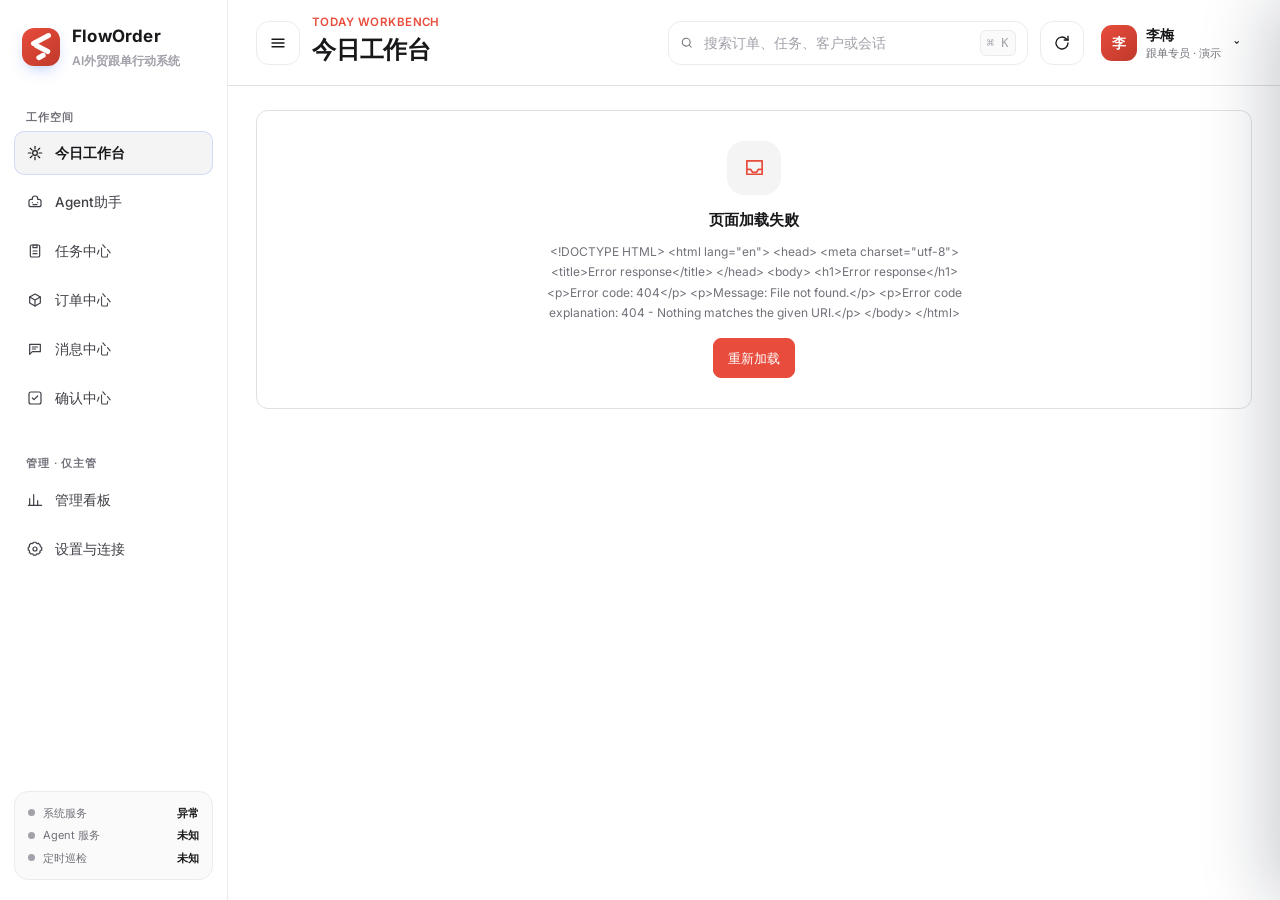
==== commit 032250d3: "Add files via upload" ====
--- a/static/index.html
+++ b/static/index.html
@@ -3,13 +3,13 @@
 <head>
   <meta charset="utf-8" />
   <meta name="viewport" content="width=device-width,initial-scale=1,viewport-fit=cover" />
-  <meta name="theme-color" content="#092923" />
+  <meta name="theme-color" content="#ffffff" />
   <meta name="color-scheme" content="light" />
   <title>FlowOrder · AI外贸跟单行动系统</title>
   <link rel="preconnect" href="https://fonts.googleapis.com" />
   <link rel="preconnect" href="https://fonts.gstatic.com" crossorigin />
   <link href="https://fonts.googleapis.com/css2?family=Inter:wght@400;500;600;700&display=swap" rel="stylesheet" />
-  <link rel="stylesheet" href="/static/styles.css?v=6.1.3.6-visual-fidelity" />
+  <link rel="stylesheet" href="/static/styles.css?v=6.1.3.7-visual-fidelity" />
   <style>
     .proto-banner{position:sticky;top:0;z-index:300;display:flex;align-items:center;gap:10px;justify-content:center;
       padding:9px 14px;background:var(--ink);color:#fff;font-size:12px;font-weight:600;letter-spacing:.01em;border-bottom:1px solid var(--line)}
@@ -140,7 +140,7 @@
     .business-note{margin-top:10px;padding:10px 12px;border-radius:8px;background:var(--amber-soft);color:var(--ink-2);font-size:12px;line-height:1.6}
 
     /* —— 导航项图标：data-icon 移到独立 .icon 容器，避免覆盖文字 —— */
-    .nav-item .icon{display:grid;place-items:center;flex:0 0 18px;width:18px;height:18px}
+    .nav-item .icon{display:grid;place-items:center;flex:0 0 auto}
     .nav-item .icon svg{width:100%;height:100%}
   </style>
 </head>
@@ -230,6 +230,6 @@
   </dialog>
 
   <div class="toast-region" id="toastRegion" aria-live="polite" aria-atomic="true"></div>
-  <script src="/static/app.js?v=6.1.3.6-visual-fidelity"></script>
+  <script src="/static/app.js?v=6.1.3.7-visual-fidelity"></script>
 </body>
 </html>
--- a/static/styles.css
+++ b/static/styles.css
@@ -1,488 +1,636 @@
-:root{
-  --canvas:#f4f4f3;
-  --surface:#ffffff;
-  --surface-2:#fafaf8;
-  --surface-3:#eef1ed;
-  --forest:#092923;
-  --forest-2:#123b33;
-  --forest-3:#3f4d44;
-  --ink:#17201d;
-  --muted:#68736e;
-  --muted-2:#8d9691;
-  --line:#dce1dc;
-  --line-strong:#c9d0c9;
-  --bronze:#b38052;
-  --bronze-dark:#805733;
-  --sand:#d0c6b1;
-  --blue:#2a68b2;
-  --blue-soft:#e7eff8;
-  --cyan:#5096b2;
-  --green:#2d7554;
-  --green-soft:#e6f1ea;
-  --amber:#9a641f;
-  --amber-soft:#f7eddd;
-  --red:#9b3d36;
-  --red-soft:#f7e8e6;
-  --violet:#645a88;
-  --violet-soft:#eceaf3;
-  --shadow-xs:0 1px 2px rgba(9,41,35,.04);
-  --shadow-sm:0 10px 28px rgba(9,41,35,.07);
-  --shadow-lg:0 26px 70px rgba(9,41,35,.18);
-  --radius-sm:10px;
-  --radius:16px;
-  --radius-lg:24px;
-  --sidebar:248px;
-  --topbar:86px;
-  font-family:Inter,"PingFang SC","Microsoft YaHei",system-ui,-apple-system,sans-serif;
-  color-scheme:light;
-}
-*{box-sizing:border-box}
-html{background:var(--canvas);scroll-behavior:smooth}
-body{margin:0;background:var(--canvas);color:var(--ink);font-size:14px;line-height:1.5}
-button,input,select,textarea{font:inherit}
-button{cursor:pointer}
-button:disabled{cursor:not-allowed;opacity:.48}
-a{color:inherit}
-svg{display:block;width:1em;height:1em}
-::selection{background:var(--sand);color:var(--forest)}
-:focus-visible{outline:3px solid rgba(42,104,178,.22);outline-offset:2px}
-[hidden]{display:none!important}
-
-.app-shell{min-height:100vh;display:grid;grid-template-columns:var(--sidebar) minmax(0,1fr)}
-.sidebar{position:sticky;top:0;height:100vh;padding:24px 16px 18px;background:var(--forest);color:#fff;display:flex;flex-direction:column;z-index:40;overflow-y:auto}
-.brand{display:flex;align-items:center;gap:12px;width:100%;padding:4px 6px 28px;border:0;background:transparent;color:#fff;text-align:left}
-.brand-mark{position:relative;width:38px;height:38px;flex:0 0 auto;border-radius:13px;background:var(--bronze);overflow:hidden;box-shadow:inset 0 0 0 1px rgba(255,255,255,.18)}
-.brand-mark i{position:absolute;border-radius:999px;background:#fff}
-.brand-mark i:nth-child(1){width:22px;height:5px;left:8px;top:9px;transform:rotate(-28deg)}
-.brand-mark i:nth-child(2){width:18px;height:5px;left:11px;top:18px;transform:rotate(28deg)}
-.brand-mark i:nth-child(3){width:10px;height:5px;left:14px;top:26px;transform:rotate(-28deg)}
-.brand-copy{display:grid;min-width:0}
-.brand-copy strong{font-size:17px;letter-spacing:.2px}
-.brand-copy small{font-size:12px;color:rgba(255,255,255,.62);font-weight:600;margin-top:2px;white-space:nowrap}
-.nav-section-label{padding:0 12px 9px;color:rgba(255,255,255,.42);font-size:12px;font-weight:800;letter-spacing:.12em;text-transform:uppercase}
-.side-nav{display:grid;gap:5px;margin-bottom:24px}
-.nav-item{position:relative;display:flex;align-items:center;gap:12px;width:100%;min-height:44px;padding:0 12px;border:1px solid transparent;border-radius:12px;background:transparent;color:rgba(255,255,255,.72);text-align:left;font-weight:680;transition:background .18s,color .18s,border-color .18s,transform .18s}
-.nav-item>svg{font-size:18px;flex:0 0 auto}
-.nav-item:hover{background:rgba(255,255,255,.07);color:#fff}
-.nav-item.active{background:#fff;color:var(--forest);box-shadow:0 10px 24px rgba(0,0,0,.16)}
-.nav-item b{margin-left:auto;min-width:21px;height:21px;padding:0 6px;display:grid;place-items:center;border-radius:99px;background:var(--bronze);color:var(--forest);font-size:11px}
-.nav-item.active b{background:var(--forest);color:#fff}
-.sidebar-card{margin-top:auto;display:flex;align-items:flex-start;gap:10px;padding:13px;border:1px solid rgba(255,255,255,.11);border-radius:14px;background:rgba(255,255,255,.055)}
-.sidebar-card .live-dot{width:9px;height:9px;flex:0 0 auto;margin-top:5px;border-radius:50%;background:#87c59e;box-shadow:0 0 0 4px rgba(135,197,158,.12)}
-.sidebar-card .live-dot.warn{background:#e0ad65;box-shadow:0 0 0 4px rgba(224,173,101,.12)}
-.sidebar-card .live-dot.bad{background:#e58a83;box-shadow:0 0 0 4px rgba(229,138,131,.12)}
-.sidebar-card div{display:grid;min-width:0}
-.sidebar-card strong{font-size:13px;color:#fff}
-.sidebar-card small{font-size:11px;color:rgba(255,255,255,.52);margin-top:3px;line-height:1.5}
-
-.app-main{min-width:0}
-.topbar{position:sticky;top:0;z-index:30;min-height:var(--topbar);display:flex;align-items:center;justify-content:space-between;gap:20px;padding:14px 28px;background:rgba(244,244,243,.93);backdrop-filter:blur(16px);border-bottom:1px solid rgba(201,208,201,.8)}
-.topbar-left,.topbar-actions{display:flex;align-items:center;gap:12px;min-width:0}
-.page-heading{min-width:0}
-.page-heading>span{display:block;color:var(--bronze-dark);font-size:11px;font-weight:850;letter-spacing:.14em;margin-bottom:3px}
-.page-heading h1{margin:0;font-size:24px;line-height:1.15;letter-spacing:-.45px;color:var(--forest)}
-.page-heading p{margin:5px 0 0;color:var(--muted);font-size:13px;white-space:nowrap;overflow:hidden;text-overflow:ellipsis;max-width:46vw}
-.mobile-menu{display:none}
-.global-search{display:flex;align-items:center;gap:9px;width:min(360px,30vw);height:44px;padding:0 11px;border:1px solid var(--line);border-radius:13px;background:var(--surface);color:var(--muted);box-shadow:var(--shadow-xs)}
-.global-search:focus-within{border-color:#8da8c6;box-shadow:0 0 0 4px rgba(42,104,178,.08)}
-.global-search input{min-width:0;flex:1;border:0;outline:0;background:transparent;color:var(--ink)}
-.global-search input::placeholder{color:var(--muted-2)}
-.global-search kbd{padding:3px 6px;border:1px solid var(--line);border-radius:6px;background:var(--surface-2);color:var(--muted-2);font-size:12px}
-.icon-btn,.mobile-menu{width:44px;height:44px;display:grid;place-items:center;padding:0;border:1px solid var(--line);border-radius:13px;background:var(--surface);color:var(--forest-3);font-size:18px}
-.icon-btn:hover,.mobile-menu:hover{border-color:var(--line-strong);background:var(--surface-2);color:var(--forest)}
-.profile{display:flex;align-items:center;gap:9px;padding:4px 8px 4px 4px;border:1px solid transparent;border-radius:14px;background:transparent;color:var(--ink)}
-.profile:hover{background:var(--surface);border-color:var(--line)}
-.profile>span:nth-child(2){display:grid;text-align:left;min-width:72px}
-.profile strong{font-size:14px;color:var(--forest)}
-.profile small{font-size:11px;color:var(--muted)}
-.profile>svg{color:var(--muted);font-size:14px}
-.avatar{width:36px;height:36px;display:grid!important;place-items:center;border-radius:11px;background:var(--bronze);color:var(--forest);font-weight:850}
-.workspace{width:min(1580px,100%);margin:0 auto;padding:24px 28px 54px}
-.loading-state{min-height:60vh;display:grid;place-items:center;align-content:center;gap:12px;color:var(--muted)}
-.loading-state span{width:34px;height:34px;border:3px solid var(--line);border-top-color:var(--forest);border-radius:50%;animation:spin .8s linear infinite}
-@keyframes spin{to{transform:rotate(360deg)}}
-
-.page-stack{display:grid;gap:18px}
-.page-toolbar{display:flex;align-items:flex-end;justify-content:space-between;gap:16px}
-.page-toolbar h2{margin:0;color:var(--forest);font-size:19px;letter-spacing:-.25px}
-.page-toolbar p{margin:5px 0 0;color:var(--muted);font-size:13px}
-.button-row{display:flex;align-items:center;gap:8px;flex-wrap:wrap}
-.btn{min-height:40px;display:inline-flex;align-items:center;justify-content:center;gap:7px;padding:0 14px;border:1px solid var(--line);border-radius:11px;background:var(--surface);color:var(--forest-3);font-size:14px;font-weight:740;transition:.18s}
-.btn:hover{transform:translateY(-1px);border-color:var(--line-strong);box-shadow:var(--shadow-xs)}
-.btn.primary{border-color:var(--forest);background:var(--forest);color:#fff}
-.btn.primary:hover{background:var(--forest-2)}
-.btn.bronze{border-color:var(--bronze);background:var(--bronze);color:var(--forest)}
-.btn.blue{border-color:var(--blue);background:var(--blue);color:#fff}
-.btn.danger{border-color:var(--red);background:var(--red);color:#fff}
-.btn.ghost{background:transparent;border-color:transparent;box-shadow:none}
-.btn.soft{background:var(--surface-3);border-color:var(--surface-3);color:var(--forest)}
-.btn.small{min-height:32px;padding:0 10px;border-radius:9px;font-size:12px}
-.btn.icon-only{width:40px;padding:0}
-
-.hero{position:relative;overflow:hidden;display:grid;grid-template-columns:minmax(0,1.45fr) minmax(310px,.55fr);gap:24px;padding:28px;border-radius:var(--radius-lg);background:var(--forest);color:#fff;box-shadow:var(--shadow-sm)}
-.hero::after{content:"";position:absolute;width:290px;height:290px;right:-80px;top:-130px;border-radius:50%;border:55px solid rgba(179,128,82,.28)}
-.hero-copy,.hero-side{position:relative;z-index:1}
-.hero-eyebrow{display:flex;align-items:center;gap:8px;color:rgba(255,255,255,.66);font-size:11px;font-weight:820;letter-spacing:.12em}
-.hero-eyebrow i{width:7px;height:7px;border-radius:50%;background:var(--bronze)}
-.hero h2{max-width:760px;margin:10px 0 10px;font-size:30px;line-height:1.18;letter-spacing:-.7px;color:#fff}
-.hero p{max-width:700px;margin:0;color:rgba(255,255,255,.68);font-size:14px;line-height:1.75}
-.hero-actions{display:flex;gap:9px;flex-wrap:wrap;margin-top:20px}
-.hero .btn.primary{background:#fff;border-color:#fff;color:var(--forest)}
-.hero .btn.primary:hover{background:#f5f2eb}
-.hero .btn.soft{background:rgba(255,255,255,.08);border-color:rgba(255,255,255,.13);color:#fff}
-.hero-side{display:grid;align-content:center;gap:9px}
-.hero-signal{display:flex;align-items:center;justify-content:space-between;gap:10px;padding:12px 13px;border:1px solid rgba(255,255,255,.11);border-radius:13px;background:rgba(255,255,255,.055)}
-.hero-signal span{color:rgba(255,255,255,.62);font-size:12px}
-.hero-signal strong{font-size:14px;color:#fff;text-align:right}
-
-.metric-grid{display:grid;grid-template-columns:repeat(4,minmax(0,1fr));gap:12px}
-.metric-card{min-height:126px;padding:18px;border:1px solid var(--line);border-radius:var(--radius);background:var(--surface);box-shadow:var(--shadow-xs)}
-.metric-card .metric-top{display:flex;align-items:center;justify-content:space-between;gap:10px}
-.metric-card .metric-icon{width:36px;height:36px;display:grid;place-items:center;border-radius:11px;background:var(--surface-3);color:var(--forest);font-size:17px}
-.metric-card .metric-delta{font-size:11px;color:var(--muted)}
-.metric-card span{display:block;margin-top:12px;color:var(--muted);font-size:12px;font-weight:700}
-.metric-card strong{display:block;margin-top:2px;color:var(--forest);font-size:29px;line-height:1}
-.metric-card.amber .metric-icon{background:var(--amber-soft);color:var(--amber)}
-.metric-card.blue .metric-icon{background:var(--blue-soft);color:var(--blue)}
-.metric-card.green .metric-icon{background:var(--green-soft);color:var(--green)}
-.metric-card.red .metric-icon{background:var(--red-soft);color:var(--red)}
-
-.panel{border:1px solid var(--line);border-radius:var(--radius);background:var(--surface);box-shadow:var(--shadow-xs);overflow:hidden}
-.panel-head{display:flex;align-items:flex-start;justify-content:space-between;gap:16px;padding:18px 20px;border-bottom:1px solid var(--line)}
-.panel-head h2,.panel-head h3{margin:0;color:var(--forest)}
-.panel-head h2{font-size:17px}.panel-head h3{font-size:14px}
-.panel-head p{margin:5px 0 0;color:var(--muted);font-size:12px}
-.panel-body{padding:20px}
-.panel-grid{display:grid;grid-template-columns:minmax(0,1.6fr) minmax(280px,.7fr);gap:16px}
-
-.filter-row{display:flex;align-items:center;justify-content:space-between;gap:12px;padding:12px 18px;border-bottom:1px solid var(--line);background:var(--surface-2)}
-.tabs{display:flex;gap:5px;flex-wrap:wrap}
-.tab{min-height:32px;padding:0 10px;border:1px solid transparent;border-radius:9px;background:transparent;color:var(--muted);font-size:12px;font-weight:760}
-.tab:hover{background:var(--surface);color:var(--forest)}
-.tab.active{background:var(--forest);color:#fff}
-.filter-select{min-height:34px;padding:0 10px;border:1px solid var(--line);border-radius:9px;background:var(--surface);color:var(--ink);font-size:12px}
-
-.action-list{display:grid}
-.action-row{display:grid;grid-template-columns:minmax(270px,1.25fr) minmax(135px,.55fr) minmax(135px,.5fr) minmax(290px,max-content);gap:16px;align-items:center;padding:15px 18px;border-bottom:1px solid var(--line);transition:.15s}
-.action-row:last-child{border-bottom:0}
-.action-row:hover{background:var(--surface-2)}
-.action-primary{display:flex;align-items:flex-start;gap:12px;min-width:0}
-.state-marker{width:10px;height:10px;flex:0 0 auto;margin-top:5px;border-radius:50%;background:var(--muted-2);box-shadow:0 0 0 4px rgba(141,150,145,.12)}
-.state-marker.DO_NOW,.state-marker.ESCALATE{background:var(--red);box-shadow:0 0 0 4px rgba(155,61,54,.1)}
-.state-marker.DO_TODAY{background:var(--bronze);box-shadow:0 0 0 4px rgba(179,128,82,.12)}
-.state-marker.WAITING_EXTERNAL{background:var(--cyan);box-shadow:0 0 0 4px rgba(80,150,178,.11)}
-.state-marker.NEEDS_CONFIRMATION{background:var(--violet);box-shadow:0 0 0 4px rgba(100,90,136,.1)}
-.state-marker.SCHEDULED{background:var(--green);box-shadow:0 0 0 4px rgba(45,117,84,.1)}
-.action-primary h3{margin:0;color:var(--forest);font-size:14px;line-height:1.45}
-.action-primary p{margin:4px 0 0;color:var(--muted);font-size:12px;line-height:1.55;display:-webkit-box;-webkit-line-clamp:2;-webkit-box-orient:vertical;overflow:hidden}
-.order-link{display:grid;min-width:0}
-.order-link strong{color:var(--forest);font-size:13px;white-space:nowrap;overflow:hidden;text-overflow:ellipsis}
-.order-link small{color:var(--muted);font-size:11px;white-space:nowrap;overflow:hidden;text-overflow:ellipsis}
-.deadline{display:grid}
-.deadline strong{font-size:13px;color:var(--ink)}
-.deadline small{font-size:11px;color:var(--muted)}
-.row-actions{display:flex;align-items:center;justify-content:flex-end;gap:6px;flex-wrap:nowrap;min-width:max-content}.row-actions .btn{white-space:nowrap;flex:0 0 auto}
-
-.status,.risk-badge,.tag{display:inline-flex;align-items:center;gap:5px;width:max-content;max-width:100%;padding:5px 8px;border-radius:999px;font-size:11px;font-weight:800;line-height:1.1;white-space:nowrap}
-.status.DO_NOW,.status.ESCALATE,.risk-badge.critical,.risk-badge.high{background:var(--red-soft);color:var(--red)}
-.status.DO_TODAY,.risk-badge.medium{background:var(--amber-soft);color:var(--amber)}
-.status.WAITING_EXTERNAL{background:#e5f1f5;color:#306f87}
-.status.NEEDS_CONFIRMATION{background:var(--violet-soft);color:var(--violet)}
-.status.SCHEDULED,.status.DONE,.risk-badge.low{background:var(--green-soft);color:var(--green)}
-.status.NOT_MY_RESPONSIBILITY,.risk-badge.none{background:var(--surface-3);color:var(--muted)}
-.tag{background:var(--surface-3);color:var(--forest-3);font-weight:700}
-
-.order-grid{display:grid;grid-template-columns:repeat(3,minmax(0,1fr));gap:14px}
-.order-card{display:grid;gap:16px;padding:18px;border:1px solid var(--line);border-radius:var(--radius);background:var(--surface);box-shadow:var(--shadow-xs);transition:.18s}
-.order-card:hover{transform:translateY(-2px);box-shadow:var(--shadow-sm);border-color:var(--line-strong)}
-.order-card-head{display:flex;align-items:flex-start;justify-content:space-between;gap:12px}
-.order-card h3{margin:0;color:var(--forest);font-size:15px}
-.order-card p{margin:4px 0 0;color:var(--muted);font-size:12px}
-.order-meta{display:grid;grid-template-columns:1fr 1fr;gap:10px}
-.meta-item{display:grid;gap:3px;padding:10px;border-radius:11px;background:var(--surface-2)}
-.meta-item span{font-size:11px;color:var(--muted)}
-.meta-item strong{font-size:13px;color:var(--ink);overflow:hidden;text-overflow:ellipsis;white-space:nowrap}
-.progress{height:7px;border-radius:99px;background:var(--surface-3);overflow:hidden}
-.progress i{display:block;height:100%;border-radius:inherit;background:var(--bronze)}
-.order-card-foot{display:flex;align-items:center;justify-content:space-between;gap:10px}
-.order-card-foot small{color:var(--muted);font-size:11px}
-
-.data-table-wrap{overflow:auto}
-.data-table{width:100%;border-collapse:collapse;min-width:900px}
-.data-table th,.data-table td{padding:12px 14px;text-align:left;border-bottom:1px solid var(--line);vertical-align:middle}
-.data-table th{position:sticky;top:0;background:var(--surface-2);color:var(--muted);font-size:11px;letter-spacing:.06em;text-transform:uppercase;z-index:1}
-.data-table td{font-size:13px;color:var(--ink)}
-.data-table tbody tr{transition:.15s}
-.data-table tbody tr:hover{background:var(--surface-2)}
-.data-table .clickable{cursor:pointer}
-.cell-title{display:grid;gap:2px}.cell-title strong{font-size:13px;color:var(--forest)}.cell-title small{font-size:11px;color:var(--muted)}
-
-.empty-state{min-height:270px;display:grid;place-items:center;align-content:center;gap:10px;padding:30px;text-align:center;color:var(--muted)}
-.empty-icon{width:54px;height:54px;display:grid;place-items:center;border-radius:17px;background:var(--surface-3);color:var(--forest);font-size:23px}
-.empty-state h3{margin:4px 0 0;color:var(--forest);font-size:15px}
-.empty-state p{max-width:460px;margin:0;font-size:12px;line-height:1.7}
-.empty-actions{display:flex;gap:8px;flex-wrap:wrap;justify-content:center;margin-top:5px}
-
-.order-hero{display:grid;grid-template-columns:minmax(0,1.4fr) minmax(360px,.6fr);gap:18px;padding:24px;border-radius:var(--radius-lg);background:var(--forest);color:#fff}
-.order-hero h2{margin:7px 0 4px;font-size:28px;color:#fff}
-.order-hero p{margin:0;color:rgba(255,255,255,.65);font-size:13px}
-.order-hero .order-kicker{font-size:11px;color:var(--sand);font-weight:800;letter-spacing:.12em}
-.order-hero-stats{display:grid;grid-template-columns:repeat(2,1fr);gap:8px}
-.order-hero-stat{display:grid;gap:3px;padding:12px;border:1px solid rgba(255,255,255,.11);border-radius:12px;background:rgba(255,255,255,.055)}
-.order-hero-stat span{font-size:11px;color:rgba(255,255,255,.55)}
-.order-hero-stat strong{font-size:14px;color:#fff}
-.detail-grid{display:grid;grid-template-columns:minmax(0,1.45fr) minmax(300px,.55fr);gap:16px}
-.info-grid{display:grid;grid-template-columns:repeat(3,minmax(0,1fr));gap:10px}
-.info-card{padding:13px;border:1px solid var(--line);border-radius:12px;background:var(--surface-2)}
-.info-card span{display:block;color:var(--muted);font-size:11px}
-.info-card strong{display:block;margin-top:4px;color:var(--ink);font-size:13px;overflow-wrap:anywhere}
-.timeline{display:grid;gap:0}
-.timeline-item{position:relative;display:grid;grid-template-columns:18px minmax(0,1fr);gap:10px;padding-bottom:16px}
-.timeline-item::before{content:"";position:absolute;left:5px;top:14px;bottom:0;width:1px;background:var(--line)}
-.timeline-item:last-child::before{display:none}
-.timeline-dot{width:11px;height:11px;margin-top:4px;border-radius:50%;background:var(--bronze);box-shadow:0 0 0 4px var(--amber-soft)}
-.timeline-copy{display:grid;gap:3px}
-.timeline-copy strong{font-size:12px;color:var(--forest)}
-.timeline-copy p{margin:0;color:var(--muted);font-size:12px;white-space:pre-wrap;overflow-wrap:anywhere}
-.timeline-copy time{font-size:11px;color:var(--muted-2)}
-.risk-list{display:grid;gap:8px}
-.risk-item{padding:12px;border:1px solid var(--line);border-left:3px solid var(--red);border-radius:11px;background:var(--surface-2)}
-.risk-item.medium{border-left-color:var(--amber)}.risk-item.low{border-left-color:var(--green)}
-.risk-item strong{font-size:12px;color:var(--forest)}
-.risk-item p{margin:5px 0 0;font-size:11px;color:var(--muted);line-height:1.6}
-
-.form-grid{display:grid;grid-template-columns:repeat(2,minmax(0,1fr));gap:14px}
-.field{display:grid;gap:6px}
-.field.full{grid-column:1/-1}
-.field>span{display:flex;align-items:center;justify-content:space-between;color:var(--forest-3);font-size:12px;font-weight:740}
-.field>span small{color:var(--muted-2);font-weight:600}
-.field input,.field select,.field textarea{width:100%;min-height:42px;padding:10px 11px;border:1px solid var(--line);border-radius:10px;background:var(--surface);color:var(--ink);outline:0}
-.field textarea{min-height:120px;resize:vertical;line-height:1.7}
-.field input::placeholder,.field textarea::placeholder{color:var(--muted-2)}
-.field input:focus,.field select:focus,.field textarea:focus{border-color:#8da8c6;box-shadow:0 0 0 4px rgba(42,104,178,.08)}
-.help{font-size:11px;color:var(--muted);line-height:1.6}
-.form-actions{display:flex;justify-content:flex-end;gap:8px;padding-top:4px}
-
-.intake-layout,.review-layout{display:grid;grid-template-columns:minmax(320px,.72fr) minmax(0,1.28fr);gap:16px}
-.channel-grid{display:grid;grid-template-columns:repeat(3,1fr);gap:8px}
-.channel-option{position:relative}
-.channel-option input{position:absolute;opacity:0}
-.channel-option label{display:grid;place-items:center;gap:4px;min-height:68px;border:1px solid var(--line);border-radius:12px;background:var(--surface);color:var(--muted);font-size:12px;font-weight:720;cursor:pointer}
-.channel-option label svg{font-size:18px}
-.channel-option input:checked+label{border-color:var(--forest);background:var(--forest);color:#fff}
-.boundary-note{padding:12px 13px;border:1px solid #d4e0d7;border-radius:11px;background:#f0f6f2;color:var(--forest-3);font-size:11px;line-height:1.65}
-.result-card{padding:16px;border:1px solid var(--line);border-radius:13px;background:var(--surface-2)}
-.result-card h3{margin:0;color:var(--forest);font-size:14px}.result-card p{margin:6px 0 0;color:var(--muted);font-size:12px}
-
-.review-list{max-height:680px;overflow:auto}
-.review-card{display:grid;gap:7px;padding:14px 16px;border-bottom:1px solid var(--line);cursor:pointer;transition:.15s}
-.review-card:hover{background:var(--surface-2)}
-.review-card.active{background:#eef3ef;box-shadow:inset 3px 0 var(--forest)}
-.review-card .top{display:flex;justify-content:space-between;align-items:center;gap:8px}
-.review-card .top small{color:var(--muted);font-size:8px;font-weight:800;letter-spacing:.08em}
-.review-card h3{margin:0;font-size:13px;color:var(--forest)}
-.review-card p{margin:0;color:var(--muted);font-size:11px;line-height:1.55;display:-webkit-box;-webkit-line-clamp:2;-webkit-box-orient:vertical;overflow:hidden}
-.candidate-section{display:grid;gap:8px;margin-bottom:18px}
-.candidate-section h3{margin:0;color:var(--forest);font-size:13px}
-.quote{padding:12px;border-left:3px solid var(--bronze);border-radius:0 10px 10px 0;background:var(--surface-2);color:var(--forest-3);font-size:12px;line-height:1.65;white-space:pre-wrap}
-.candidate-row{display:grid;grid-template-columns:minmax(160px,1fr) minmax(140px,.65fr) 90px;gap:10px;align-items:center;padding:10px;border:1px solid var(--line);border-radius:10px}
-.candidate-row b{font-size:12px;color:var(--forest)}
-.candidate-row input{min-height:36px;padding:8px;border:1px solid var(--line);border-radius:9px;color:var(--ink);background:#fff}
-.candidate-row>span{font-size:11px;color:var(--muted);text-align:right}
-.source-quote{margin-top:3px;color:var(--muted);font-size:8px;font-weight:500}
-
-.chart-grid{display:grid;grid-template-columns:repeat(2,minmax(0,1fr));gap:16px}
-.bar-list{display:grid;gap:12px}
-.bar-row{display:grid;grid-template-columns:110px minmax(0,1fr) 34px;gap:10px;align-items:center}
-.bar-row span{font-size:12px;color:var(--forest-3);overflow:hidden;text-overflow:ellipsis;white-space:nowrap}
-.bar-track{height:8px;border-radius:99px;background:var(--surface-3);overflow:hidden}
-.bar-track i{display:block;height:100%;border-radius:inherit;background:var(--bronze)}
-.bar-row b{font-size:12px;color:var(--forest);text-align:right}
-
-.settings-grid{display:grid;grid-template-columns:repeat(2,minmax(0,1fr));gap:16px}
-.setting-list{display:grid}
-.setting-row{display:flex;align-items:center;justify-content:space-between;gap:16px;padding:14px 0;border-bottom:1px solid var(--line)}
-.setting-row:last-child{border-bottom:0}
-.setting-copy{display:grid;gap:3px}.setting-copy strong{font-size:13px;color:var(--forest)}.setting-copy small{font-size:11px;color:var(--muted);line-height:1.55}
-.switch{position:relative;width:42px;height:24px;flex:0 0 auto}
-.switch input{position:absolute;opacity:0}
-.switch i{position:absolute;inset:0;border-radius:99px;background:var(--line-strong);transition:.18s}
-.switch i::after{content:"";position:absolute;width:18px;height:18px;left:3px;top:3px;border-radius:50%;background:#fff;box-shadow:0 2px 5px rgba(0,0,0,.16);transition:.18s}
-.switch input:checked+i{background:var(--forest)}
-.switch input:checked+i::after{transform:translateX(18px)}
-.integration-list{display:grid;gap:9px}
-.integration-item{display:flex;align-items:center;justify-content:space-between;gap:12px;padding:12px;border:1px solid var(--line);border-radius:11px;background:var(--surface-2)}
-.integration-item div{display:grid;gap:2px}.integration-item strong{font-size:12px;color:var(--forest)}.integration-item small{font-size:8px;color:var(--muted)}
-.integration-state{font-size:11px;font-weight:800;color:var(--green)}.integration-state.bad{color:var(--red)}
-
-.drawer-mask{position:fixed;inset:0;background:rgba(9,41,35,.38);backdrop-filter:blur(2px);z-index:79;opacity:0;transition:.22s}
-.drawer-mask.show{opacity:1}
-.drawer{position:fixed;right:0;top:0;bottom:0;width:min(620px,96vw);background:var(--surface);z-index:80;box-shadow:-24px 0 65px rgba(9,41,35,.22);transform:translateX(102%);transition:.25s ease;overflow:auto;color:var(--ink)}
-.drawer.open{transform:none}
-.drawer-head{position:sticky;top:0;z-index:2;display:flex;justify-content:space-between;gap:14px;padding:20px 22px;border-bottom:1px solid var(--line);background:rgba(255,255,255,.96);backdrop-filter:blur(14px)}
-.drawer-head span{display:block;color:var(--bronze-dark);font-size:8px;font-weight:850;letter-spacing:.12em}
-.drawer-head h2{margin:4px 0 0;color:var(--forest);font-size:20px}
-.drawer-head p{margin:5px 0 0;color:var(--muted);font-size:11px;line-height:1.5}
-.drawer-close{width:36px;height:36px;display:grid;place-items:center;border:1px solid var(--line);border-radius:10px;background:var(--surface-2);color:var(--forest);font-size:20px}
-.drawer-body{display:grid;gap:16px;padding:20px 22px 34px}
-.context-strip{display:grid;grid-template-columns:repeat(3,minmax(0,1fr));gap:8px}
-.context-chip{padding:10px;border:1px solid var(--line);border-radius:10px;background:var(--surface-2);min-width:0}
-.context-chip span{display:block;color:var(--muted);font-size:8px}.context-chip strong{display:block;margin-top:3px;color:var(--forest);font-size:12px;overflow:hidden;text-overflow:ellipsis;white-space:nowrap}
-.drawer-tabs{display:flex;gap:5px;padding:4px;border-radius:12px;background:var(--surface-3)}
-.drawer-tab{flex:1;min-height:36px;border:0;border-radius:9px;background:transparent;color:var(--muted);font-size:12px;font-weight:800}
-.drawer-tab.active{background:var(--surface);color:var(--forest);box-shadow:var(--shadow-xs)}
-.ai-result{display:grid;gap:12px;padding:16px;border:1px solid var(--line);border-radius:14px;background:var(--surface-2)}
-.ai-result-head{display:flex;align-items:flex-start;justify-content:space-between;gap:12px}
-.ai-result-head h3{margin:0;color:var(--forest);font-size:14px}.ai-result-head p{margin:4px 0 0;color:var(--muted);font-size:11px;line-height:1.55}
-.fact-pills{display:flex;gap:6px;flex-wrap:wrap}.fact-pill{padding:5px 8px;border-radius:999px;background:#e6eee8;color:var(--forest-3);font-size:8px;font-weight:750}
-.risk-box{padding:11px;border:1px solid #ebc6c2;border-radius:10px;background:var(--red-soft);color:var(--red);font-size:11px;line-height:1.6}
-.review-actions{display:flex;gap:8px;flex-wrap:wrap}
-
-.modal{width:min(720px,calc(100% - 30px));max-height:88vh;padding:0;border:0;border-radius:20px;background:var(--surface);color:var(--ink);box-shadow:var(--shadow-lg);overflow:hidden}
-.modal::backdrop{background:rgba(9,41,35,.48);backdrop-filter:blur(3px)}
-.modal form{max-height:88vh;display:grid;grid-template-rows:auto minmax(0,1fr) auto;margin:0}
-.modal-head{display:flex;align-items:flex-start;justify-content:space-between;gap:14px;padding:20px 22px;border-bottom:1px solid var(--line)}
-.modal-head span{display:block;color:var(--bronze-dark);font-size:8px;font-weight:850;letter-spacing:.12em}
-.modal-head h2{margin:4px 0 0;color:var(--forest);font-size:20px}.modal-head p{margin:5px 0 0;color:var(--muted);font-size:11px}
-.modal-close{width:36px;height:36px;border:1px solid var(--line);border-radius:10px;background:var(--surface-2);color:var(--forest);font-size:20px}
-.modal-body{padding:20px 22px;overflow:auto}
-.modal-actions{display:flex;justify-content:flex-end;gap:8px;padding:14px 22px;border-top:1px solid var(--line);background:var(--surface-2)}
-.toast-region{position:fixed;right:22px;bottom:22px;z-index:110;display:grid;gap:8px;pointer-events:none}
-.toast{min-width:260px;max-width:420px;padding:12px 14px;border-radius:12px;background:var(--forest);color:#fff;box-shadow:var(--shadow-lg);font-size:12px;font-weight:700;animation:toastIn .2s ease}
-.toast.error{background:var(--red)}.toast.success{background:var(--green)}
-@keyframes toastIn{from{opacity:0;transform:translateY(8px)}to{opacity:1;transform:none}}
-.mobile-nav{display:none}
-
-@media(max-width:1250px){
-  :root{--sidebar:224px}
-  .panel-grid,.detail-grid{grid-template-columns:1fr}
-  .order-grid{grid-template-columns:repeat(2,minmax(0,1fr))}
-  .action-row{grid-template-columns:minmax(250px,1fr) minmax(130px,.45fr) minmax(270px,max-content)}
-  .action-row .deadline{display:none}
-  .hero{grid-template-columns:1fr}.hero-side{grid-template-columns:repeat(3,1fr)}
-}
-@media(max-width:980px){
-  .global-search{display:none}
-  .metric-grid{grid-template-columns:repeat(2,minmax(0,1fr))}
-  .intake-layout,.review-layout{grid-template-columns:1fr}
-  .review-list{max-height:390px}
-  .settings-grid,.chart-grid{grid-template-columns:1fr}
-  .info-grid{grid-template-columns:repeat(2,minmax(0,1fr))}
-}
-@media(max-width:760px){
-  :root{--topbar:74px}
-  body{padding-bottom:70px}
-  .app-shell{display:block}
-  .sidebar{position:fixed;left:0;top:0;bottom:0;width:min(310px,86vw);height:100vh;transform:translateX(-102%);transition:.24s;box-shadow:var(--shadow-lg)}
-  .sidebar.open{transform:none}
-  .mobile-menu{display:grid}
-  .topbar{padding:11px 14px;min-height:var(--topbar)}
-  .page-heading>span{display:none}.page-heading h1{font-size:19px}.page-heading p{max-width:48vw;font-size:11px}
-  .topbar-actions .icon-btn{display:none}.profile>span:nth-child(2),.profile>svg{display:none}.profile{padding:3px;border:0}.avatar{width:38px;height:38px}
-  .workspace{padding:16px 14px 30px}
-  .mobile-nav{position:fixed;left:0;right:0;bottom:0;z-index:55;height:66px;display:grid;grid-template-columns:repeat(5,1fr);padding:7px 8px max(7px,env(safe-area-inset-bottom));background:rgba(9,41,35,.97);backdrop-filter:blur(14px);box-shadow:0 -10px 30px rgba(9,41,35,.15)}
-  .mobile-nav button{display:grid;place-items:center;align-content:center;gap:2px;border:0;border-radius:10px;background:transparent;color:rgba(255,255,255,.58);font-size:17px}
-  .mobile-nav button small{font-size:8px;font-weight:700}.mobile-nav button.active{background:rgba(255,255,255,.12);color:#fff}
-  .hero{padding:22px;border-radius:18px}.hero h2{font-size:25px}.hero-side{display:none}
-  .metric-grid{grid-template-columns:1fr 1fr;gap:9px}.metric-card{min-height:112px;padding:14px}.metric-card strong{font-size:25px}
-  .page-toolbar{align-items:flex-start;flex-direction:column}.page-toolbar .button-row{width:100%}.page-toolbar .button-row .btn{flex:1}
-  .action-row{grid-template-columns:1fr;gap:9px;padding:15px}.action-row .order-link,.action-row .deadline{display:none}.row-actions{justify-content:flex-start;flex-wrap:wrap;min-width:0}
-  .filter-row{align-items:flex-start;flex-direction:column}.tabs{width:100%;overflow-x:auto;flex-wrap:nowrap}.tab{white-space:nowrap}
-  .order-grid{grid-template-columns:1fr}
-  .order-hero{grid-template-columns:1fr;padding:20px}.order-hero-stats{grid-template-columns:1fr 1fr}.order-hero h2{font-size:24px}
-  .info-grid{grid-template-columns:1fr 1fr}.form-grid{grid-template-columns:1fr}.field.full{grid-column:auto}
-  .channel-grid{grid-template-columns:1fr 1fr 1fr}
-  .candidate-row{grid-template-columns:1fr}.candidate-row>span{text-align:left}
-  .drawer{width:100vw}.drawer-head,.drawer-body{padding-left:16px;padding-right:16px}.context-strip{grid-template-columns:1fr 1fr}
-  .modal{width:calc(100% - 18px)}
-}
-@media(max-width:440px){
-  .metric-grid{grid-template-columns:1fr}.metric-card{min-height:100px}
-  .info-grid,.order-hero-stats{grid-template-columns:1fr}
-  .channel-grid{grid-template-columns:1fr}
-  .context-strip{grid-template-columns:1fr}
-  .hero-actions .btn{width:100%}
-}
-@media(prefers-reduced-motion:reduce){*{scroll-behavior:auto!important;animation:none!important;transition:none!important}}
-
-.processing-line{display:flex;align-items:center;gap:12px}.processing-line h3{margin:0 0 4px;color:var(--forest)}.processing-line p{margin:0;color:var(--muted)}.inline-spinner{width:24px;height:24px;flex:0 0 auto;border:3px solid var(--line);border-top-color:var(--forest);border-radius:50%;animation:spin .8s linear infinite}.processing-card{display:grid;gap:14px}.progress-hint{padding:10px 12px;border-radius:10px;background:var(--surface-3);color:var(--muted);font-size:12px}.error-result{border-color:rgba(155,61,54,.24)}
-
-
-/* First-value activation flow */
-.readiness-badge{display:inline-flex;align-items:center;min-height:24px;padding:4px 9px;border-radius:999px;font-size:10px;font-weight:850;letter-spacing:.01em;white-space:nowrap;border:1px solid transparent}
-.readiness-badge.BASE_ONLY,.readiness-badge.NEEDS_STATUS{background:#fff4dd;color:#805714;border-color:#ead09a}
-.readiness-badge.READY_FOR_RANKING{background:#e8f1fa;color:#285f93;border-color:#bfd3e7}
-.readiness-badge.ACTION_GENERATED{background:#e9f3ed;color:#216844;border-color:#c8ddcf}
-.readiness-badge.CLOSED{background:#ecefea;color:#68736e;border-color:#d9ded9}
-.badge-stack{display:flex;align-items:flex-end;gap:6px;flex-direction:column}
-.activation-banner,.activation-success{display:flex;align-items:center;justify-content:space-between;gap:18px;padding:16px 18px;border:1px solid #d4e0d7;border-radius:var(--radius);background:#f0f6f2;box-shadow:var(--shadow-xs)}
-.activation-banner.prominent{background:#fff8ea;border-color:#ead6aa}
-.activation-banner div,.activation-success div{display:grid;gap:4px}
-.activation-banner span,.activation-success span{color:var(--bronze-dark);font-size:10px;font-weight:850;letter-spacing:.08em;text-transform:uppercase}
-.activation-banner strong,.activation-success strong{color:var(--forest);font-size:13px;line-height:1.55}
-.activation-hero{display:grid;grid-template-columns:minmax(0,1fr) auto;gap:24px;align-items:center;padding:26px 28px;border-radius:var(--radius-lg);background:linear-gradient(135deg,var(--forest),#17493d);color:#fff;box-shadow:var(--shadow-sm)}
-.activation-hero>div>span{font-size:10px;font-weight:850;letter-spacing:.14em;color:var(--sand)}
-.activation-hero h2{margin:8px 0 8px;color:#fff;font-size:27px}
-.activation-hero p{max-width:760px;margin:0;color:rgba(255,255,255,.7);font-size:13px;line-height:1.7}
-.activation-count{min-width:116px;display:grid;place-items:center;padding:18px;border:1px solid rgba(255,255,255,.15);border-radius:16px;background:rgba(255,255,255,.07)}
-.activation-count strong{font-size:30px;color:#fff}.activation-count span{margin-top:4px!important;color:rgba(255,255,255,.65)!important;letter-spacing:0!important;text-transform:none!important}
-.activation-steps{display:grid;grid-template-columns:repeat(4,minmax(0,1fr));gap:10px}
-.activation-steps>div{display:flex;align-items:center;gap:10px;min-height:72px;padding:12px 14px;border:1px solid var(--line);border-radius:13px;background:var(--surface);color:var(--muted)}
-.activation-steps b{width:30px;height:30px;display:grid;place-items:center;border-radius:10px;background:var(--surface-3);color:var(--muted);font-size:12px}
-.activation-steps span{display:grid;gap:2px;color:var(--ink);font-size:12px;font-weight:800}.activation-steps small{color:var(--muted);font-size:10px;font-weight:600}
-.activation-steps .active{border-color:#d6b991;background:#fff9ef}.activation-steps .active b{background:var(--bronze);color:#fff}
-.activation-steps .done{border-color:#c8ddcf;background:#f0f6f2}.activation-steps .done b{background:var(--forest-2);color:#fff}
-.activation-order-list{display:grid;gap:12px;padding:0 18px 18px}
-.activation-order{display:grid;gap:14px;padding:16px;border:1px solid var(--line);border-radius:14px;background:var(--surface-2)}
-.activation-order-head{display:flex;align-items:flex-start;justify-content:space-between;gap:12px}.activation-order-head>div>span{color:var(--bronze-dark);font-size:9px;font-weight:850;letter-spacing:.08em}.activation-order h3{margin:5px 0 4px;color:var(--forest);font-size:14px}.activation-order p{margin:0;color:var(--muted);font-size:11px}
-.activation-order-actions{display:flex;gap:8px;flex-wrap:wrap}
-.activation-success{background:#eaf4ed;border-color:#bdd7c6}
-.activation-tip{margin-top:14px;padding:11px 12px;border-radius:10px;background:var(--surface-3);color:var(--muted);font-size:11px;line-height:1.6}
-.activation-tip strong{color:var(--forest)}
-.readiness-summary{display:grid;gap:10px}.readiness-summary p{margin:0;color:var(--muted);font-size:11px;line-height:1.6}
-@media(max-width:900px){.activation-steps{grid-template-columns:1fr 1fr}.activation-hero{grid-template-columns:1fr}.activation-count{justify-self:start}}
-@media(max-width:620px){.activation-banner,.activation-success{align-items:flex-start;flex-direction:column}.activation-banner .btn,.activation-success .btn{width:100%}.activation-steps{grid-template-columns:1fr}.activation-order-head{flex-direction:column}.activation-order-actions .btn{width:100%}}
-
-/* V5.3 usability, ownership and perceived-performance refinements */
-.metric-card.clickable{cursor:pointer;transition:transform .16s ease,box-shadow .16s ease,border-color .16s ease}
-.metric-card.clickable:hover,.metric-card.clickable:focus-visible{transform:translateY(-2px);box-shadow:var(--shadow-sm);border-color:rgba(9,41,35,.22);outline:none}
-.metric-link{display:block;margin-top:8px;color:var(--forest-3);font-size:9px;font-weight:800}
-.sort-control{display:flex;align-items:center;gap:8px;padding:7px 10px;border:1px solid var(--line);border-radius:10px;background:var(--surface)}
-.sort-control span{color:var(--muted);font-size:10px;font-weight:800;white-space:nowrap}
-.sort-control select{border:0;background:transparent;color:var(--forest);font-size:11px;font-weight:800;outline:0}
-.sort-explanation{display:flex;align-items:center;justify-content:space-between;gap:16px;padding:12px 15px;border:1px solid var(--line);border-radius:12px;background:var(--surface-2)}
-.sort-explanation strong{color:var(--forest);font-size:12px}.sort-explanation span{color:var(--muted);font-size:10px}
-.order-card{position:relative}.order-rank{display:flex;align-items:center;gap:8px;margin:-2px 0 10px;color:var(--muted)}
-.order-rank b{width:25px;height:25px;display:grid;place-items:center;border-radius:8px;background:var(--forest);color:#fff;font-size:10px}
-.order-rank span{font-size:9px;font-weight:800}
-.generation-progress{display:flex;align-items:flex-start;gap:14px;padding:16px;border:1px solid #d7dfda;border-radius:14px;background:#f3f7f4}
-.progress-spinner{width:28px;height:28px;flex:0 0 auto;border:3px solid #d5e0d8;border-top-color:var(--forest);border-radius:50%;animation:spin .8s linear infinite}
-.generation-progress strong{display:block;color:var(--forest);font-size:13px}.generation-progress p{margin:5px 0 10px;color:var(--muted);font-size:10px;line-height:1.55}
-.generation-steps{display:flex;gap:6px;flex-wrap:wrap}.generation-steps i{padding:5px 8px;border-radius:999px;background:#e5ebe7;color:#718078;font-size:8px;font-style:normal;font-weight:800}.generation-steps i.active{background:var(--forest);color:#fff}
-.override-explainer{display:grid;gap:10px;padding:13px;border:1px solid #e1cfae;border-radius:12px;background:#fff8ea;color:var(--ink)}
-.override-explainer>strong{color:var(--forest);font-size:12px}.override-explainer ol{margin:0;padding-left:18px;color:var(--muted);font-size:10px;line-height:1.65}.override-explainer b{color:var(--forest)}
-.override-choice{display:flex;align-items:flex-start;gap:8px;color:var(--forest);font-size:10px;font-weight:800;line-height:1.5}.override-choice input{margin-top:2px}
-.action-feedback{min-height:18px}.permission-card{padding:15px;border:1px solid #cbdcd0;border-radius:12px;background:#eff6f1}.permission-card strong{color:var(--forest);font-size:13px}.permission-card ul{margin:10px 0 0;padding-left:18px;color:var(--muted);font-size:11px;line-height:1.8}
-@media(max-width:760px){.sort-control{width:100%;justify-content:space-between}.sort-explanation{align-items:flex-start;flex-direction:column}.metric-link{display:none}}
-
-/* FlowOrder Agent V6.0 */
-.agent-hero{display:flex;justify-content:space-between;gap:24px;align-items:center;padding:28px 30px;border-radius:22px;background:linear-gradient(135deg,#0b3b34,#175b50);color:#fff;box-shadow:0 18px 45px rgba(9,41,35,.16)}
-.agent-hero>div:first-child{max-width:760px}.agent-hero span{font-size:12px;font-weight:800;letter-spacing:.16em;color:#d5b373}.agent-hero h2{margin:8px 0 10px;font-size:28px;line-height:1.2}.agent-hero p{margin:0;color:rgba(255,255,255,.78);line-height:1.75}.agent-hero .btn:not(.primary){background:rgba(255,255,255,.12);color:#fff;border-color:rgba(255,255,255,.24)}
-.agent-candidate-grid{display:grid;grid-template-columns:repeat(2,minmax(0,1fr));gap:16px}.agent-candidate-card{border:1px solid var(--line,#dbe5e2);border-radius:18px;padding:18px;background:#fff;display:flex;flex-direction:column;gap:13px}.agent-candidate-head{display:flex;justify-content:space-between;gap:12px;align-items:flex-start}.agent-candidate-head>div{display:grid;grid-template-columns:auto 1fr;column-gap:9px;align-items:center}.agent-candidate-head strong{font-size:16px}.agent-candidate-head small{grid-column:2;color:#78827f;margin-top:4px}.agent-rank{width:28px;height:28px;border-radius:50%;display:grid;place-items:center;background:#eaf2ef;color:#1f4d46;font-weight:800}.agent-rank:empty{display:none}.agent-action{margin:0;font-weight:700;line-height:1.55;color:#173d37}.evidence-list{display:flex;flex-wrap:wrap;gap:7px}.evidence-list span{font-size:12px;padding:6px 9px;border-radius:999px;background:#f0f5f3;color:#40554f}.missing-note{padding:10px 12px;border-radius:10px;background:#fff8e8;color:#815c19;font-size:13px}.agent-candidate-card footer{display:flex;justify-content:space-between;gap:12px;align-items:center;margin-top:auto;padding-top:5px}.approval-list{display:grid;gap:10px}.approval-list>article{display:flex;justify-content:space-between;align-items:center;padding:14px 16px;border:1px solid var(--line,#dbe5e2);border-radius:14px}.approval-list>article div{display:flex;flex-direction:column;gap:3px}.approval-list small{color:#78827f}.boundary-note.danger{background:#fdecec;border-color:#eeb9b5;color:#7e2f2a}
-.status.ANOMALY_CANDIDATE,.status.PENDING_CONFIRMATION{background:#fff3dc;color:#845d17}.status.CONFIRMED{background:#e8f5ee;color:#246b4e}.status.REJECTED,.status.RESOLVED{background:#edf1f0;color:#60706b}
-@media(max-width:900px){.agent-hero{align-items:flex-start;flex-direction:column}.agent-candidate-grid{grid-template-columns:1fr}.agent-candidate-card footer{align-items:flex-start;flex-direction:column}.agent-hero h2{font-size:23px}}
-.agent-chat-box{display:grid;grid-template-columns:1fr auto;gap:12px;align-items:end}.agent-chat-box textarea{width:100%;resize:vertical;min-height:84px;border:1px solid var(--line,#dbe5e2);border-radius:14px;padding:14px;font:inherit;line-height:1.6}.agent-answer{margin-top:14px;padding:16px;border-radius:14px;background:#f5f9f7;border:1px solid #dbe5e2}.agent-answer pre{white-space:pre-wrap;word-break:break-word;font:inherit;line-height:1.75;margin:10px 0}.loading-state.compact{min-height:80px}.agent-answer small{color:#70807b}@media(max-width:700px){.agent-chat-box{grid-template-columns:1fr}.agent-chat-box .btn{width:100%}}
-.agent-chat-box{display:grid;grid-template-columns:1fr auto;gap:12px;align-items:end}.agent-chat-box textarea{width:100%;resize:vertical;min-height:84px;border:1px solid var(--line,#dbe5e2);border-radius:14px;padding:14px;font:inherit;line-height:1.6}.agent-answer{margin-top:14px;padding:16px;border-radius:14px;background:#f5f9f7;border:1px solid #dbe5e2}.agent-answer pre{white-space:pre-wrap;word-break:break-word;font:inherit;line-height:1.75;margin:10px 0}.loading-state.compact{min-height:80px}.agent-answer small{color:#70807b}@media(max-width:700px){.agent-chat-box{grid-template-columns:1fr}.agent-chat-box .btn{width:100%}}
-
-
-/* FlowOrder Agent V6.1.3 clarity and trace */
-.agent-mode-chip{display:flex;align-items:center;gap:11px;padding:12px 15px;border:1px solid rgba(255,255,255,.22);border-radius:14px;background:rgba(255,255,255,.1);min-width:190px}.agent-mode-chip i{width:10px;height:10px;border-radius:50%;background:#7bd1a7;box-shadow:0 0 0 5px rgba(123,209,167,.15)}.agent-mode-chip.offline i{background:#e2b25f;box-shadow:0 0 0 5px rgba(226,178,95,.15)}.agent-mode-chip div{display:flex;flex-direction:column;gap:2px}.agent-mode-chip small{color:rgba(255,255,255,.68);font-size:10px}.agent-mode-chip strong{font-size:13px}
-.agent-connection-grid{display:grid;grid-template-columns:repeat(3,minmax(0,1fr));gap:12px}.agent-connection-card{padding:15px 17px;border:1px solid var(--line);border-radius:15px;background:#fff;display:grid;gap:4px}.agent-connection-card span{font-size:10px;font-weight:800;color:var(--muted)}.agent-connection-card strong{font-size:14px;color:var(--forest)}.agent-connection-card small{font-size:10px;color:var(--muted);line-height:1.45}.agent-connection-card.green{border-left:4px solid #5aa382}.agent-connection-card.amber{border-left:4px solid #c89543}.agent-connection-card.blue{border-left:4px solid #648eb5}
-.agent-goal-layout{display:grid;grid-template-columns:minmax(0,1.8fr) minmax(240px,.8fr);gap:16px}.agent-goal-layout textarea{width:100%;min-height:94px;border:1px solid var(--line);border-radius:14px;padding:14px;font:inherit;line-height:1.65;resize:vertical}.agent-shortcuts{display:flex;gap:7px;flex-wrap:wrap;margin-top:9px}.agent-shortcuts button{border:1px solid var(--line);background:var(--surface-2);color:var(--forest);border-radius:999px;padding:6px 10px;font-size:9px;font-weight:800;cursor:pointer}.agent-options{display:grid;grid-template-columns:1fr 1fr;gap:10px;padding:13px;border:1px solid var(--line);border-radius:14px;background:var(--surface-2)}.agent-options label{display:grid;gap:5px}.agent-options label>span{font-size:9px;font-weight:800;color:var(--muted)}.agent-options select{border:1px solid var(--line);border-radius:9px;background:#fff;padding:8px;color:var(--forest);font-size:10px}.agent-options .agent-check{grid-column:1/-1;display:flex;align-items:flex-start;gap:8px}.agent-options .agent-check input{margin-top:2px}.agent-options .agent-check span{font-size:10px;color:var(--forest);font-weight:700;line-height:1.45}.agent-run-buttons{margin-top:14px;align-items:center}.agent-mode-help{font-size:10px;color:var(--muted);line-height:1.5}.agent-no-fallback{padding-top:9px;border-top:1px solid var(--line);font-size:10px;color:var(--muted)}
-.section-label-row{display:flex;justify-content:space-between;align-items:flex-end;margin:2px 2px 10px}.section-label-row h2{margin:0;color:var(--forest);font-size:16px}.section-label-row p{margin:3px 0 0;color:var(--muted);font-size:10px}.secondary-anomalies{padding:7px 9px;border-radius:9px;background:#fff5e6;color:#7b591b;font-size:10px}.information-gap-panel{border-left:4px solid #c89543}.information-gap-list{display:grid;gap:9px}.information-gap-list article{display:flex;justify-content:space-between;align-items:center;gap:12px;padding:12px 14px;border:1px solid var(--line);border-radius:12px}.information-gap-list article div{display:flex;flex-direction:column;gap:4px}.information-gap-list small{color:var(--muted)}
-.agent-trace-head{display:grid;grid-template-columns:1.3fr 1fr .7fr;gap:10px;margin-bottom:14px}.agent-trace-head>div{padding:11px 12px;border-radius:11px;background:var(--surface-2);display:grid;gap:3px}.agent-trace-head span{font-size:9px;color:var(--muted);font-weight:800}.agent-trace-head strong{font-size:11px;color:var(--forest);word-break:break-all}.agent-trace-list{list-style:none;padding:0;margin:0;display:grid;gap:8px}.agent-trace-list li{display:grid;grid-template-columns:28px 1fr;gap:10px;align-items:flex-start}.agent-trace-list li>b{width:26px;height:26px;border-radius:8px;background:var(--forest);color:#fff;display:grid;place-items:center;font-size:10px}.agent-trace-list li>div{padding:9px 12px;border:1px solid var(--line);border-radius:11px;display:grid;gap:3px}.agent-trace-list strong{font-size:11px}.agent-trace-list small{font-size:9px;color:var(--muted)}.agent-trace-list code{font-size:9px;color:#51665f;background:#f1f5f3;padding:4px 6px;border-radius:6px;word-break:break-all}
-@media(max-width:900px){.agent-connection-grid{grid-template-columns:1fr}.agent-goal-layout{grid-template-columns:1fr}.agent-options{grid-template-columns:1fr 1fr}.agent-trace-head{grid-template-columns:1fr}}
-@media(max-width:620px){.agent-options{grid-template-columns:1fr}.agent-options .agent-check{grid-column:1}.agent-run-buttons .btn{width:100%}.information-gap-list article{align-items:flex-start;flex-direction:column}}
-
-/* V6.1.3.2: make the server-resolved Agent identity visible without exposing internal IDs. */
-.agent-identity-note{margin:.6rem 0;padding:.65rem .8rem;border-radius:.7rem;background:#eef6f2;color:#244f43;font-weight:700}
+:root{
+  /* —— 极克制白底系统(对标参考图) —— */
+  --canvas:#ffffff;
+  --surface:#ffffff;
+  --surface-2:#fafafa;
+  --surface-3:#f4f4f5;
+  --ink:#18181b;
+  --ink-2:#3f3f46;
+  --muted:#71717a;
+  --muted-2:#a1a1aa;
+  --line:#ebebeb;
+  --line-strong:#e0e0e0;
+  /* 品牌色(参考图风格:红+蓝) */
+  --brand:#e74c3c;          /* 主红(图表线/主按钮/链接) */
+  --brand-2:#c0392b;
+  --brand-soft:#fdecea;
+  --accent:#3b82f6;          /* 辅助蓝(图表第二条线/链接) */
+  --accent-soft:#eaf2fe;
+  /* 语义色 */
+  --green:#10b981;
+  --green-soft:#e7f8f1;
+  --amber:#f59e0b;
+  --amber-soft:#fef3da;
+  --red:#e74c3c;
+  --red-soft:#fdecea;
+  --violet:#7c5cf0;
+  --violet-soft:#f0eafe;
+  /* 系统 */
+  --sidebar-bg:#ffffff;
+  --shadow-1:0 1px 2px rgba(24,24,27,.04);
+  --shadow-2:0 4px 12px -2px rgba(24,24,27,.06);
+  --shadow-3:0 8px 24px -6px rgba(24,24,27,.08);
+  /* 中等圆角(8-12px),参考图风格 */
+  --radius-sm:8px;
+  --radius:12px;
+  --radius-lg:16px;
+  --sidebar:228px;
+  --topbar:72px;
+  --ease:cubic-bezier(.22,1,.36,1);
+  /* 精致克制的无衬线,不是圆润体 */
+  --font-display:"Inter","Geist","SF Pro Display","PingFang SC","Microsoft YaHei",system-ui,-apple-system,sans-serif;
+  --font-body:"Inter","Geist","SF Pro Text","PingFang SC","Microsoft YaHei",system-ui,-apple-system,sans-serif;
+  font-family:var(--font-body);
+  -webkit-font-smoothing:antialiased;
+  -moz-osx-font-smoothing:grayscale;
+  text-rendering:optimizeLegibility;
+  color-scheme:light;
+}
+*{box-sizing:border-box}
+html{background:var(--canvas);scroll-behavior:smooth}
+body{margin:0;background:var(--canvas);color:var(--ink);font-size:13.5px;line-height:1.5;font-weight:400}
+button,input,select,textarea{font:inherit}
+button{cursor:pointer}
+button:disabled{cursor:not-allowed;opacity:.48}
+a{color:inherit}
+svg{display:block;width:1em;height:1em}
+::selection{background:var(--brand-soft);color:var(--brand-700)}
+:focus-visible{outline:3px solid rgba(31,81,66,.30);outline-offset:2px}
+[hidden]{display:none!important}
+
+.app-shell{min-height:100vh;display:grid;grid-template-columns:var(--sidebar) minmax(0,1fr)}
+.sidebar{position:sticky;top:0;height:100vh;padding:22px 14px 18px;background:var(--sidebar-bg);color:var(--ink);border-right:1px solid var(--line-strong);display:flex;flex-direction:column;z-index:40;overflow-y:auto}
+.brand{display:flex;align-items:center;gap:12px;width:100%;padding:4px 8px 26px;border:0;background:transparent;color:var(--ink);text-align:left}
+.brand-mark{position:relative;width:38px;height:38px;flex:0 0 auto;border-radius:12px;background:linear-gradient(140deg,var(--brand),var(--brand-2));overflow:hidden;box-shadow:0 6px 16px -6px rgba(59,110,246,.5)}
+.brand-mark i{position:absolute;border-radius:999px;background:#fff}
+.brand-mark i:nth-child(1){width:22px;height:5px;left:8px;top:9px;transform:rotate(-28deg)}
+.brand-mark i:nth-child(2){width:18px;height:5px;left:11px;top:18px;transform:rotate(28deg)}
+.brand-mark i:nth-child(3){width:10px;height:5px;left:14px;top:26px;transform:rotate(-28deg)}
+.brand-copy{display:grid;min-width:0}
+.brand-copy strong{font-size:17px;letter-spacing:.2px;color:var(--ink)}
+.brand-copy small{font-size:12px;color:var(--muted-2);font-weight:600;margin-top:2px;white-space:nowrap}
+.nav-section-label{padding:0 12px 9px;color:var(--muted-2);font-size:11px;font-weight:800;letter-spacing:.12em;text-transform:uppercase}
+.side-nav{display:grid;gap:5px;margin-bottom:22px}
+.nav-item{position:relative;display:flex;align-items:center;gap:12px;width:100%;min-height:44px;padding:0 12px;border:1px solid transparent;border-radius:12px;background:transparent;color:var(--muted);text-align:left;font-weight:680;transition:background .18s,color .18s,border-color .18s,transform .18s}
+.nav-item>svg{font-size:18px;flex:0 0 auto}
+.nav-item:hover{background:var(--surface-3);color:var(--ink)}
+.nav-item.active{background:var(--brand-soft);color:var(--brand-700);border-color:rgba(59,110,246,.18);box-shadow:inset 3px 0 0 var(--brand)}
+.nav-item b{margin-left:auto;min-width:21px;height:21px;padding:0 6px;display:grid;place-items:center;border-radius:99px;background:var(--brand);color:#fff;font-size:11px}
+.nav-item.active b{background:var(--brand-700);color:#fff}
+.sidebar-card{margin-top:auto;display:flex;align-items:flex-start;gap:10px;padding:13px;border:1px solid var(--line);border-radius:14px;background:var(--surface-2)}
+.sidebar-card .live-dot{width:9px;height:9px;flex:0 0 auto;margin-top:5px;border-radius:50%;background:#22c55e;box-shadow:0 0 0 4px rgba(34,197,94,.12)}
+.sidebar-card .live-dot.warn{background:#f59e0b;box-shadow:0 0 0 4px rgba(245,158,11,.12)}
+.sidebar-card .live-dot.bad{background:#ef4444;box-shadow:0 0 0 4px rgba(239,68,68,.12)}
+.sidebar-card div{display:grid;min-width:0}
+.sidebar-card strong{font-size:13px;color:var(--ink)}
+.sidebar-card small{font-size:11px;color:var(--muted);margin-top:3px;line-height:1.5}
+
+.app-main{min-width:0}
+.topbar{position:sticky;top:0;z-index:30;min-height:var(--topbar);display:flex;align-items:center;justify-content:space-between;gap:20px;padding:14px 28px;background:rgba(255,255,255,.82);backdrop-filter:blur(16px);border-bottom:1px solid var(--line-strong)}
+.topbar-left,.topbar-actions{display:flex;align-items:center;gap:12px;min-width:0}
+.page-heading{min-width:0}
+.page-heading>span{display:block;color:var(--brand-700);font-size:11px;font-weight:850;letter-spacing:.14em;margin-bottom:3px}
+.page-heading h1{margin:0;font-size:24px;line-height:1.15;letter-spacing:-.45px;color:var(--ink)}
+.page-heading p{margin:5px 0 0;color:var(--muted);font-size:13px;white-space:nowrap;overflow:hidden;text-overflow:ellipsis;max-width:46vw}
+.mobile-menu{display:none}
+.global-search{display:flex;align-items:center;gap:9px;width:min(360px,30vw);height:44px;padding:0 11px;border:1px solid var(--line);border-radius:13px;background:var(--surface);color:var(--muted);box-shadow:var(--shadow-xs)}
+.global-search:focus-within{border-color:var(--brand);box-shadow:0 0 0 4px rgba(59,110,246,.12)}
+.global-search input{min-width:0;flex:1;border:0;outline:0;background:transparent;color:var(--ink)}
+.global-search input::placeholder{color:var(--muted-2)}
+.global-search kbd{padding:3px 6px;border:1px solid var(--line);border-radius:6px;background:var(--surface-2);color:var(--muted-2);font-size:12px}
+.icon-btn,.mobile-menu{width:44px;height:44px;display:grid;place-items:center;padding:0;border:1px solid var(--line);border-radius:13px;background:var(--surface);color:var(--forest-3);font-size:18px}
+.icon-btn:hover,.mobile-menu:hover{border-color:var(--line-strong);background:var(--surface-2);color:var(--ink)}
+.profile{display:flex;align-items:center;gap:9px;padding:4px 8px 4px 4px;border:1px solid transparent;border-radius:14px;background:transparent;color:var(--ink)}
+.profile:hover{background:var(--surface);border-color:var(--line)}
+.profile>span:nth-child(2){display:grid;text-align:left;min-width:72px}
+.profile strong{font-size:14px;color:var(--ink)}
+.profile small{font-size:11px;color:var(--muted)}
+.profile>svg{color:var(--muted);font-size:14px}
+.avatar{width:36px;height:36px;display:grid!important;place-items:center;border-radius:11px;background:linear-gradient(140deg,var(--brand),var(--brand-2));color:#fff;font-weight:850}
+.workspace{width:min(1580px,100%);margin:0 auto;padding:24px 28px 54px}
+.loading-state{min-height:60vh;display:grid;place-items:center;align-content:center;gap:12px;color:var(--muted)}
+.loading-state span{width:34px;height:34px;border:3px solid var(--line);border-top-color:var(--brand);border-radius:50%;animation:spin .8s linear infinite}
+@keyframes spin{to{transform:rotate(360deg)}}
+
+.page-stack{display:grid;gap:18px}
+.page-toolbar{display:flex;align-items:flex-end;justify-content:space-between;gap:16px}
+.page-toolbar h2{margin:0;color:var(--ink);font-size:19px;letter-spacing:-.25px}
+.page-toolbar p{margin:5px 0 0;color:var(--muted);font-size:13px}
+.button-row{display:flex;align-items:center;gap:8px;flex-wrap:wrap}
+.btn{min-height:40px;display:inline-flex;align-items:center;justify-content:center;gap:7px;padding:0 14px;border:1px solid var(--line);border-radius:11px;background:var(--surface);color:var(--ink);font-size:14px;font-weight:740;transition:transform .14s var(--ease),box-shadow .2s var(--ease),background .18s,border-color .18s,color .18s}
+.btn:hover{transform:translateY(-1px);border-color:var(--line-strong);box-shadow:var(--shadow-xs)}
+.btn:active{transform:translateY(0) scale(.985)}
+.btn.primary{border-color:var(--brand);background:linear-gradient(180deg,var(--brand),var(--brand-2));color:#fff}
+.btn.primary:hover{background:linear-gradient(180deg,var(--brand-2),var(--brand-700))}
+.btn.bronze{border-color:var(--bronze);background:linear-gradient(180deg,#ea9a4e,var(--bronze));color:#fff}
+.btn.bronze:hover{filter:brightness(1.04)}
+.btn.blue{border-color:var(--blue);background:var(--blue);color:#fff}
+.btn.danger{border-color:var(--red);background:var(--red);color:#fff}
+.btn.ghost{background:transparent;border-color:transparent;box-shadow:none;color:var(--muted)}
+.btn.soft{background:var(--surface-3);border-color:var(--surface-3);color:var(--ink)}
+.btn.small{min-height:32px;padding:0 10px;border-radius:9px;font-size:12px}
+.btn.icon-only{width:40px;padding:0}
+
+.hero{position:relative;overflow:hidden;display:grid;grid-template-columns:minmax(0,1.45fr) minmax(310px,.55fr);gap:24px;padding:28px;border-radius:var(--radius-lg);background:linear-gradient(135deg,var(--brand),var(--brand-2));color:#fff;box-shadow:var(--shadow-2)}
+.hero::after{content:"";position:absolute;width:290px;height:290px;right:-80px;top:-130px;border-radius:50%;border:55px solid rgba(255,255,255,.12)}
+.hero-copy,.hero-side{position:relative;z-index:1}
+.hero-eyebrow{display:flex;align-items:center;gap:8px;color:rgba(255,255,255,.78);font-size:11px;font-weight:820;letter-spacing:.12em}
+.hero-eyebrow i{width:7px;height:7px;border-radius:50%;background:#fff}
+.hero h2{max-width:760px;margin:10px 0 10px;font-size:30px;line-height:1.18;letter-spacing:-.7px;color:#fff}
+.hero p{max-width:700px;margin:0;color:rgba(255,255,255,.78);font-size:14px;line-height:1.75}
+.hero-actions{display:flex;gap:9px;flex-wrap:wrap;margin-top:20px}
+.hero .btn.primary{background:#fff;border-color:#fff;color:var(--brand)}
+.hero .btn.primary:hover{background:#f3f6ff}
+.hero .btn.soft{background:rgba(255,255,255,.15);border-color:rgba(255,255,255,.24);color:#fff}
+.hero-side{display:grid;align-content:center;gap:9px}
+.hero-signal{display:flex;align-items:center;justify-content:space-between;gap:10px;padding:12px 13px;border:1px solid rgba(255,255,255,.16);border-radius:13px;background:rgba(255,255,255,.08)}
+.hero-signal span{color:rgba(255,255,255,.72);font-size:12px}
+.hero-signal strong{font-size:14px;color:#fff;text-align:right}
+
+.metric-grid{display:grid;grid-template-columns:repeat(4,minmax(0,1fr));gap:12px}
+.metric-card{min-height:126px;padding:18px;border:1px solid var(--line);border-radius:var(--radius);background:var(--surface);box-shadow:var(--shadow-1)}
+.metric-card .metric-top{display:flex;align-items:center;justify-content:space-between;gap:10px}
+.metric-card .metric-icon{width:36px;height:36px;display:grid;place-items:center;border-radius:11px;background:var(--brand-soft);color:var(--brand);font-size:17px}
+.metric-card .metric-delta{font-size:11px;color:var(--muted)}
+.metric-card span{display:block;margin-top:12px;color:var(--muted);font-size:12px;font-weight:700}
+.metric-card strong{display:block;margin-top:2px;color:var(--ink);font-size:29px;line-height:1}
+.metric-card.amber .metric-icon{background:var(--amber-soft);color:var(--amber)}
+.metric-card.blue .metric-icon{background:var(--blue-soft);color:var(--blue)}
+.metric-card.green .metric-icon{background:var(--green-soft);color:var(--green)}
+.metric-card.red .metric-icon{background:var(--red-soft);color:var(--red)}
+
+.panel{border:1px solid var(--line);border-radius:var(--radius);background:var(--surface);box-shadow:var(--shadow-1);overflow:hidden}
+.panel-head{display:flex;align-items:flex-start;justify-content:space-between;gap:16px;padding:18px 20px;border-bottom:1px solid var(--line)}
+.panel-head h2,.panel-head h3{margin:0;color:var(--ink)}
+.panel-head h2{font-size:17px}.panel-head h3{font-size:14px}
+.panel-head p{margin:5px 0 0;color:var(--muted);font-size:12px}
+.panel-body{padding:20px}
+.panel-grid{display:grid;grid-template-columns:minmax(0,1.6fr) minmax(280px,.7fr);gap:16px}
+
+.filter-row{display:flex;align-items:center;justify-content:space-between;gap:12px;padding:12px 18px;border-bottom:1px solid var(--line);background:var(--surface-2)}
+.tabs{display:flex;gap:5px;flex-wrap:wrap}
+.tab{min-height:32px;padding:0 10px;border:1px solid transparent;border-radius:9px;background:transparent;color:var(--muted);font-size:12px;font-weight:760}
+.tab:hover{background:var(--surface);color:var(--ink)}
+.tab.active{background:var(--brand);color:#fff}
+.filter-select{min-height:34px;padding:0 10px;border:1px solid var(--line);border-radius:9px;background:var(--surface);color:var(--ink);font-size:12px}
+
+.action-list{display:grid}
+.action-row{display:grid;grid-template-columns:minmax(270px,1.25fr) minmax(135px,.55fr) minmax(135px,.5fr) minmax(290px,max-content);gap:16px;align-items:center;padding:15px 18px;border-bottom:1px solid var(--line);transition:.15s}
+.action-row:last-child{border-bottom:0}
+.action-row:hover{background:var(--surface-2)}
+.action-primary{display:flex;align-items:flex-start;gap:12px;min-width:0}
+.state-marker{width:10px;height:10px;flex:0 0 auto;margin-top:5px;border-radius:50%;background:var(--muted-2);box-shadow:0 0 0 4px rgba(148,163,184,.14)}
+.state-marker.DO_NOW,.state-marker.ESCALATE{background:var(--red);box-shadow:0 0 0 4px rgba(220,38,38,.1)}
+.state-marker.DO_TODAY{background:var(--bronze);box-shadow:0 0 0 4px rgba(224,138,60,.12)}
+.state-marker.WAITING_EXTERNAL{background:var(--cyan);box-shadow:0 0 0 4px rgba(14,165,183,.11)}
+.state-marker.NEEDS_CONFIRMATION{background:var(--violet);box-shadow:0 0 0 4px rgba(124,92,240,.1)}
+.state-marker.SCHEDULED{background:var(--green);box-shadow:0 0 0 4px rgba(22,163,74,.1)}
+.action-primary h3{margin:0;color:var(--ink);font-size:14px;line-height:1.45}
+.action-primary p{margin:4px 0 0;color:var(--muted);font-size:12px;line-height:1.55;display:-webkit-box;-webkit-line-clamp:2;-webkit-box-orient:vertical;overflow:hidden}
+.order-link{display:grid;min-width:0}
+.order-link strong{color:var(--ink);font-size:13px;white-space:nowrap;overflow:hidden;text-overflow:ellipsis}
+.order-link small{color:var(--muted);font-size:11px;white-space:nowrap;overflow:hidden;text-overflow:ellipsis}
+.deadline{display:grid}
+.deadline strong{font-size:13px;color:var(--ink)}
+.deadline small{font-size:11px;color:var(--muted)}
+.row-actions{display:flex;align-items:center;justify-content:flex-end;gap:6px;flex-wrap:nowrap;min-width:max-content}.row-actions .btn{white-space:nowrap;flex:0 0 auto}
+
+.status,.risk-badge,.tag{display:inline-flex;align-items:center;gap:5px;width:max-content;max-width:100%;padding:5px 8px;border-radius:999px;font-size:11px;font-weight:800;line-height:1.1;white-space:nowrap}
+.status.DO_NOW,.status.ESCALATE,.risk-badge.critical,.risk-badge.high{background:var(--red-soft);color:var(--red)}
+.status.DO_TODAY,.risk-badge.medium{background:var(--amber-soft);color:var(--amber)}
+.status.WAITING_EXTERNAL{background:var(--cyan-soft);color:#0b7285}
+.status.NEEDS_CONFIRMATION{background:var(--violet-soft);color:var(--violet)}
+.status.SCHEDULED,.status.DONE,.risk-badge.low{background:var(--green-soft);color:var(--green)}
+.status.NOT_MY_RESPONSIBILITY,.risk-badge.none{background:var(--surface-3);color:var(--muted)}
+.tag{background:var(--surface-3);color:var(--forest-3);font-weight:700}
+
+.order-grid{display:grid;grid-template-columns:repeat(3,minmax(0,1fr));gap:14px}
+.order-card{display:grid;gap:16px;padding:18px;border:1px solid var(--line);border-radius:var(--radius);background:var(--surface);box-shadow:var(--shadow-1);transition:transform .18s var(--ease),box-shadow .18s var(--ease),border-color .18s}
+.order-card:hover{transform:translateY(-2px);box-shadow:var(--shadow-2);border-color:var(--line-strong)}
+.order-card-head{display:flex;align-items:flex-start;justify-content:space-between;gap:12px}
+.order-card h3{margin:0;color:var(--ink);font-size:15px}
+.order-card p{margin:4px 0 0;color:var(--muted);font-size:12px}
+.order-meta{display:grid;grid-template-columns:1fr 1fr;gap:10px}
+.meta-item{display:grid;gap:3px;padding:10px;border-radius:11px;background:var(--surface-2)}
+.meta-item span{font-size:11px;color:var(--muted)}
+.meta-item strong{font-size:13px;color:var(--ink);overflow:hidden;text-overflow:ellipsis;white-space:nowrap}
+.progress{height:7px;border-radius:99px;background:var(--surface-3);overflow:hidden}
+.progress i{display:block;height:100%;border-radius:inherit;background:var(--brand)}
+.order-card-foot{display:flex;align-items:center;justify-content:space-between;gap:10px}
+.order-card-foot small{color:var(--muted);font-size:11px}
+
+.data-table-wrap{overflow:auto}
+.data-table{width:100%;border-collapse:collapse;min-width:900px}
+.data-table th,.data-table td{padding:12px 14px;text-align:left;border-bottom:1px solid var(--line);vertical-align:middle}
+.data-table th{position:sticky;top:0;background:var(--surface-2);color:var(--muted);font-size:11px;letter-spacing:.06em;text-transform:uppercase;z-index:1}
+.data-table td{font-size:13px;color:var(--ink)}
+.data-table tbody tr{transition:.15s}
+.data-table tbody tr:hover{background:var(--surface-2)}
+.data-table .clickable{cursor:pointer}
+.cell-title{display:grid;gap:2px}.cell-title strong{font-size:13px;color:var(--ink)}.cell-title small{font-size:11px;color:var(--muted)}
+
+.empty-state{min-height:270px;display:grid;place-items:center;align-content:center;gap:10px;padding:30px;text-align:center;color:var(--muted)}
+.empty-icon{width:54px;height:54px;display:grid;place-items:center;border-radius:17px;background:var(--surface-3);color:var(--brand);font-size:23px}
+.empty-state h3{margin:4px 0 0;color:var(--ink);font-size:15px}
+.empty-state p{max-width:460px;margin:0;font-size:12px;line-height:1.7}
+.empty-actions{display:flex;gap:8px;flex-wrap:wrap;justify-content:center;margin-top:5px}
+
+.order-hero{display:grid;grid-template-columns:minmax(0,1.4fr) minmax(360px,.6fr);gap:18px;padding:24px;border-radius:var(--radius-lg);background:linear-gradient(135deg,var(--brand-2),#0f2e25);color:#fff}
+.order-hero h2{margin:7px 0 4px;font-size:28px;color:#fff}
+.order-hero p{margin:0;color:rgba(255,255,255,.75);font-size:13px}
+.order-hero .order-kicker{font-size:11px;color:rgba(255,255,255,.7);font-weight:800;letter-spacing:.12em}
+.order-hero-stats{display:grid;grid-template-columns:repeat(2,1fr);gap:8px}
+.order-hero-stat{display:grid;gap:3px;padding:12px;border:1px solid rgba(255,255,255,.16);border-radius:12px;background:rgba(255,255,255,.08)}
+.order-hero-stat span{font-size:11px;color:rgba(255,255,255,.65)}
+.order-hero-stat strong{font-size:14px;color:#fff}
+.detail-grid{display:grid;grid-template-columns:minmax(0,1.45fr) minmax(300px,.55fr);gap:16px}
+.info-grid{display:grid;grid-template-columns:repeat(3,minmax(0,1fr));gap:10px}
+.info-card{padding:13px;border:1px solid var(--line);border-radius:12px;background:var(--surface-2)}
+.info-card span{display:block;color:var(--muted);font-size:11px}
+.info-card strong{display:block;margin-top:4px;color:var(--ink);font-size:13px;overflow-wrap:anywhere}
+.timeline{display:grid;gap:0}
+.timeline-item{position:relative;display:grid;grid-template-columns:18px minmax(0,1fr);gap:10px;padding-bottom:16px}
+.timeline-item::before{content:"";position:absolute;left:5px;top:14px;bottom:0;width:1px;background:var(--line)}
+.timeline-item:last-child::before{display:none}
+.timeline-dot{width:11px;height:11px;margin-top:4px;border-radius:50%;background:var(--brand);box-shadow:0 0 0 4px var(--brand-soft)}
+.timeline-copy{display:grid;gap:3px}
+.timeline-copy strong{font-size:12px;color:var(--ink)}
+.timeline-copy p{margin:0;color:var(--muted);font-size:12px;white-space:pre-wrap;overflow-wrap:anywhere}
+.timeline-copy time{font-size:11px;color:var(--muted-2)}
+.risk-list{display:grid;gap:8px}
+.risk-item{padding:12px;border:1px solid var(--line);border-left:3px solid var(--red);border-radius:11px;background:var(--surface-2)}
+.risk-item.medium{border-left-color:var(--amber)}.risk-item.low{border-left-color:var(--green)}
+.risk-item strong{font-size:12px;color:var(--ink)}
+.risk-item p{margin:5px 0 0;font-size:11px;color:var(--muted);line-height:1.6}
+
+.form-grid{display:grid;grid-template-columns:repeat(2,minmax(0,1fr));gap:14px}
+.field{display:grid;gap:6px}
+.field.full{grid-column:1/-1}
+.field>span{display:flex;align-items:center;justify-content:space-between;color:var(--forest-3);font-size:12px;font-weight:740}
+.field>span small{color:var(--muted-2);font-weight:600}
+.field input,.field select,.field textarea{width:100%;min-height:42px;padding:10px 11px;border:1px solid var(--line);border-radius:10px;background:var(--surface);color:var(--ink);outline:0;transition:border-color .18s,box-shadow .18s}
+.field textarea{min-height:120px;resize:vertical;line-height:1.7}
+.field input::placeholder,.field textarea::placeholder{color:var(--muted-2)}
+.field input:focus,.field select:focus,.field textarea:focus{border-color:var(--brand);box-shadow:0 0 0 4px rgba(59,110,246,.12)}
+.help{font-size:11px;color:var(--muted);line-height:1.6}
+.form-actions{display:flex;justify-content:flex-end;gap:8px;padding-top:4px}
+
+.intake-layout,.review-layout{display:grid;grid-template-columns:minmax(320px,.72fr) minmax(0,1.28fr);gap:16px}
+.channel-grid{display:grid;grid-template-columns:repeat(3,1fr);gap:8px}
+.channel-option{position:relative}
+.channel-option input{position:absolute;opacity:0}
+.channel-option label{display:grid;place-items:center;gap:4px;min-height:68px;border:1px solid var(--line);border-radius:12px;background:var(--surface);color:var(--muted);font-size:12px;font-weight:720;cursor:pointer;transition:.16s}
+.channel-option label svg{font-size:18px}
+.channel-option input:checked+label{border-color:var(--brand);background:var(--brand-soft);color:var(--brand-700)}
+.boundary-note{padding:12px 13px;border:1px solid #cfe0d8;border-radius:11px;background:#eef6f1;color:var(--forest-3);font-size:11px;line-height:1.65}
+.result-card{padding:16px;border:1px solid var(--line);border-radius:13px;background:var(--surface-2)}
+.result-card h3{margin:0;color:var(--ink);font-size:14px}.result-card p{margin:6px 0 0;color:var(--muted);font-size:12px}
+
+.review-list{max-height:680px;overflow:auto}
+.review-card{display:grid;gap:7px;padding:14px 16px;border-bottom:1px solid var(--line);cursor:pointer;transition:.15s}
+.review-card:hover{background:var(--surface-2)}
+.review-card.active{background:var(--brand-soft);box-shadow:inset 3px 0 var(--brand)}
+.review-card .top{display:flex;justify-content:space-between;align-items:center;gap:8px}
+.review-card .top small{color:var(--muted-2);font-size:8px;font-weight:800;letter-spacing:.08em}
+.review-card h3{margin:0;font-size:13px;color:var(--ink)}
+.review-card p{margin:0;color:var(--muted);font-size:11px;line-height:1.55;display:-webkit-box;-webkit-line-clamp:2;-webkit-box-orient:vertical;overflow:hidden}
+.candidate-section{display:grid;gap:8px;margin-bottom:18px}
+.candidate-section h3{margin:0;color:var(--ink);font-size:13px}
+.quote{padding:12px;border-left:3px solid var(--bronze);border-radius:0 10px 10px 0;background:var(--surface-2);color:var(--forest-3);font-size:12px;line-height:1.65;white-space:pre-wrap}
+.candidate-row{display:grid;grid-template-columns:minmax(160px,1fr) minmax(140px,.65fr) 90px;gap:10px;align-items:center;padding:10px;border:1px solid var(--line);border-radius:10px}
+.candidate-row b{font-size:12px;color:var(--ink)}
+.candidate-row input{min-height:36px;padding:8px;border:1px solid var(--line);border-radius:9px;color:var(--ink);background:#fff}
+.candidate-row>span{font-size:11px;color:var(--muted);text-align:right}
+.source-quote{margin-top:3px;color:var(--muted);font-size:8px;font-weight:500}
+
+.chart-grid{display:grid;grid-template-columns:repeat(2,minmax(0,1fr));gap:16px}
+.bar-list{display:grid;gap:12px}
+.bar-row{display:grid;grid-template-columns:110px minmax(0,1fr) 34px;gap:10px;align-items:center}
+.bar-row span{font-size:12px;color:var(--forest-3);overflow:hidden;text-overflow:ellipsis;white-space:nowrap}
+.bar-track{height:8px;border-radius:99px;background:var(--surface-3);overflow:hidden}
+.bar-track i{display:block;height:100%;border-radius:inherit;background:var(--brand)}
+.bar-row b{font-size:12px;color:var(--ink);text-align:right}
+
+.settings-grid{display:grid;grid-template-columns:repeat(2,minmax(0,1fr));gap:16px}
+.setting-list{display:grid}
+.setting-row{display:flex;align-items:center;justify-content:space-between;gap:16px;padding:14px 0;border-bottom:1px solid var(--line)}
+.setting-row:last-child{border-bottom:0}
+.setting-copy{display:grid;gap:3px}.setting-copy strong{font-size:13px;color:var(--ink)}.setting-copy small{font-size:11px;color:var(--muted);line-height:1.55}
+.switch{position:relative;width:42px;height:24px;flex:0 0 auto}
+.switch input{position:absolute;opacity:0}
+.switch i{position:absolute;inset:0;border-radius:99px;background:var(--line-strong);transition:.18s}
+.switch i::after{content:"";position:absolute;width:18px;height:18px;left:3px;top:3px;border-radius:50%;background:#fff;box-shadow:0 2px 5px rgba(0,0,0,.16);transition:.18s}
+.switch input:checked+i{background:var(--brand)}
+.switch input:checked+i::after{transform:translateX(18px)}
+.integration-list{display:grid;gap:9px}
+.integration-item{display:flex;align-items:center;justify-content:space-between;gap:12px;padding:12px;border:1px solid var(--line);border-radius:11px;background:var(--surface-2)}
+.integration-item div{display:grid;gap:2px}.integration-item strong{font-size:12px;color:var(--ink)}.integration-item small{font-size:8px;color:var(--muted)}
+.integration-state{font-size:11px;font-weight:800;color:var(--green)}.integration-state.bad{color:var(--red)}
+
+.drawer-mask{position:fixed;inset:0;background:rgba(15,23,42,.4);backdrop-filter:blur(2px);z-index:79;opacity:0;transition:.22s}
+.drawer-mask.show{opacity:1}
+.drawer{position:fixed;right:0;top:0;bottom:0;width:min(620px,96vw);background:var(--surface);z-index:80;box-shadow:-24px 0 65px rgba(15,23,42,.22);transform:translateX(102%);transition:.25s ease;overflow:auto;color:var(--ink)}
+.drawer.open{transform:none}
+.drawer-head{position:sticky;top:0;z-index:2;display:flex;justify-content:space-between;gap:14px;padding:20px 22px;border-bottom:1px solid var(--line);background:rgba(255,255,255,.96);backdrop-filter:blur(14px)}
+.drawer-head span{display:block;color:var(--brand-700);font-size:8px;font-weight:850;letter-spacing:.12em}
+.drawer-head h2{margin:4px 0 0;color:var(--ink);font-size:20px}
+.drawer-head p{margin:5px 0 0;color:var(--muted);font-size:11px;line-height:1.5}
+.drawer-close{width:36px;height:36px;display:grid;place-items:center;border:1px solid var(--line);border-radius:10px;background:var(--surface-2);color:var(--ink);font-size:20px}
+.drawer-body{display:grid;gap:16px;padding:20px 22px 34px}
+.context-strip{display:grid;grid-template-columns:repeat(3,minmax(0,1fr));gap:8px}
+.context-chip{padding:10px;border:1px solid var(--line);border-radius:10px;background:var(--surface-2);min-width:0}
+.context-chip span{display:block;color:var(--muted);font-size:8px}.context-chip strong{display:block;margin-top:3px;color:var(--ink);font-size:12px;overflow:hidden;text-overflow:ellipsis;white-space:nowrap}
+.drawer-tabs{display:flex;gap:5px;padding:4px;border-radius:12px;background:var(--surface-3)}
+.drawer-tab{flex:1;min-height:36px;border:0;border-radius:9px;background:transparent;color:var(--muted);font-size:12px;font-weight:800}
+.drawer-tab.active{background:var(--surface);color:var(--ink);box-shadow:var(--shadow-xs)}
+.ai-result{display:grid;gap:12px;padding:16px;border:1px solid var(--line);border-radius:14px;background:var(--surface-2)}
+.ai-result-head{display:flex;align-items:flex-start;justify-content:space-between;gap:12px}
+.ai-result-head h3{margin:0;color:var(--ink);font-size:14px}.ai-result-head p{margin:4px 0 0;color:var(--muted);font-size:11px;line-height:1.55}
+.fact-pills{display:flex;gap:6px;flex-wrap:wrap}.fact-pill{padding:5px 8px;border-radius:999px;background:var(--brand-soft);color:var(--brand-700);font-size:8px;font-weight:750}
+.risk-box{padding:11px;border:1px solid #f3c9c5;border-radius:10px;background:var(--red-soft);color:var(--red);font-size:11px;line-height:1.6}
+.review-actions{display:flex;gap:8px;flex-wrap:wrap}
+
+.modal{width:min(720px,calc(100% - 30px));max-height:88vh;padding:0;border:0;border-radius:20px;background:var(--surface);color:var(--ink);box-shadow:var(--shadow-lg);overflow:hidden}
+.modal::backdrop{background:rgba(15,23,42,.5);backdrop-filter:blur(3px)}
+.modal form{max-height:88vh;display:grid;grid-template-rows:auto minmax(0,1fr) auto;margin:0}
+.modal-head{display:flex;align-items:flex-start;justify-content:space-between;gap:14px;padding:20px 22px;border-bottom:1px solid var(--line)}
+.modal-head span{display:block;color:var(--brand-700);font-size:8px;font-weight:850;letter-spacing:.12em}
+.modal-head h2{margin:4px 0 0;color:var(--ink);font-size:20px}.modal-head p{margin:5px 0 0;color:var(--muted);font-size:11px}
+.modal-close{width:36px;height:36px;border:1px solid var(--line);border-radius:10px;background:var(--surface-2);color:var(--ink);font-size:20px}
+.modal-body{padding:20px 22px;overflow:auto}
+.modal-actions{display:flex;justify-content:flex-end;gap:8px;padding:14px 22px;border-top:1px solid var(--line);background:var(--surface-2)}
+.toast-region{position:fixed;right:22px;bottom:22px;z-index:110;display:grid;gap:8px;pointer-events:none}
+.toast{min-width:260px;max-width:420px;padding:12px 14px;border-radius:12px;background:var(--ink);color:#fff;box-shadow:var(--shadow-lg);font-size:12px;font-weight:700;animation:toastIn .2s ease}
+.toast.error{background:var(--red)}.toast.success{background:var(--green)}
+@keyframes toastIn{from{opacity:0;transform:translateY(8px)}to{opacity:1;transform:none}}
+.mobile-nav{display:none}
+
+@media(max-width:1250px){
+  :root{--sidebar:224px}
+  .panel-grid,.detail-grid{grid-template-columns:1fr}
+  .order-grid{grid-template-columns:repeat(2,minmax(0,1fr))}
+  .action-row{grid-template-columns:minmax(250px,1fr) minmax(130px,.45fr) minmax(270px,max-content)}
+  .action-row .deadline{display:none}
+  .hero{grid-template-columns:1fr}.hero-side{grid-template-columns:repeat(3,1fr)}
+}
+@media(max-width:980px){
+  .global-search{display:none}
+  .metric-grid{grid-template-columns:repeat(2,minmax(0,1fr))}
+  .intake-layout,.review-layout{grid-template-columns:1fr}
+  .review-list{max-height:390px}
+  .settings-grid,.chart-grid{grid-template-columns:1fr}
+  .info-grid{grid-template-columns:repeat(2,minmax(0,1fr))}
+}
+@media(max-width:760px){
+  :root{--topbar:74px}
+  body{padding-bottom:70px}
+  .app-shell{display:block}
+  .sidebar{position:fixed;left:0;top:0;bottom:0;width:min(310px,86vw);height:100vh;transform:translateX(-102%);transition:.24s;box-shadow:var(--shadow-lg);background:var(--sidebar-bg)}
+  .sidebar.open{transform:none}
+  .mobile-menu{display:grid}
+  .topbar{padding:11px 14px;min-height:var(--topbar);background:rgba(255,255,255,.9)}
+  .page-heading>span{display:none}.page-heading h1{font-size:19px}.page-heading p{max-width:48vw;font-size:11px}
+  .topbar-actions .icon-btn{display:none}.profile>span:nth-child(2),.profile>svg{display:none}.profile{padding:3px;border:0}.avatar{width:38px;height:38px}
+  .workspace{padding:16px 14px 30px}
+  .mobile-nav{position:fixed;left:0;right:0;bottom:0;z-index:55;height:66px;display:grid;grid-template-columns:repeat(5,1fr);padding:7px 8px max(7px,env(safe-area-inset-bottom));background:rgba(255,255,255,.97);backdrop-filter:blur(14px);box-shadow:0 -10px 30px rgba(15,23,42,.12);border-top:1px solid var(--line)}
+  .mobile-nav button{display:grid;place-items:center;align-content:center;gap:2px;border:0;border-radius:10px;background:transparent;color:var(--muted);font-size:17px}
+  .mobile-nav button small{font-size:8px;font-weight:700}.mobile-nav button.active{background:var(--brand-soft);color:var(--brand-700)}
+  .hero{padding:22px;border-radius:18px}.hero h2{font-size:25px}.hero-side{display:none}
+  .metric-grid{grid-template-columns:1fr 1fr;gap:9px}.metric-card{min-height:112px;padding:14px}.metric-card strong{font-size:25px}
+  .page-toolbar{align-items:flex-start;flex-direction:column}.page-toolbar .button-row{width:100%}.page-toolbar .button-row .btn{flex:1}
+  .action-row{grid-template-columns:1fr;gap:9px;padding:15px}.action-row .order-link,.action-row .deadline{display:none}.row-actions{justify-content:flex-start;flex-wrap:wrap;min-width:0}
+  .filter-row{align-items:flex-start;flex-direction:column}.tabs{width:100%;overflow-x:auto;flex-wrap:nowrap}.tab{white-space:nowrap}
+  .order-grid{grid-template-columns:1fr}
+  .order-hero{grid-template-columns:1fr;padding:20px}.order-hero-stats{grid-template-columns:1fr 1fr}.order-hero h2{font-size:24px}
+  .info-grid{grid-template-columns:1fr 1fr}.form-grid{grid-template-columns:1fr}.field.full{grid-column:auto}
+  .channel-grid{grid-template-columns:1fr 1fr 1fr}
+  .candidate-row{grid-template-columns:1fr}.candidate-row>span{text-align:left}
+  .drawer{width:100vw}.drawer-head,.drawer-body{padding-left:16px;padding-right:16px}.context-strip{grid-template-columns:1fr 1fr}
+  .modal{width:calc(100% - 18px)}
+}
+@media(max-width:440px){
+  .metric-grid{grid-template-columns:1fr}.metric-card{min-height:100px}
+  .info-grid,.order-hero-stats{grid-template-columns:1fr}
+  .channel-grid{grid-template-columns:1fr}
+  .context-strip{grid-template-columns:1fr}
+  .hero-actions .btn{width:100%}
+}
+@media(prefers-reduced-motion:reduce){*{scroll-behavior:auto!important;animation:none!important;transition:none!important}}
+
+.processing-line{display:flex;align-items:center;gap:12px}.processing-line h3{margin:0 0 4px;color:var(--ink)}.processing-line p{margin:0;color:var(--muted)}.inline-spinner{width:24px;height:24px;flex:0 0 auto;border:3px solid var(--line);border-top-color:var(--brand);border-radius:50%;animation:spin .8s linear infinite}.processing-card{display:grid;gap:14px}.progress-hint{padding:10px 12px;border-radius:10px;background:var(--surface-3);color:var(--muted);font-size:12px}.error-result{border-color:rgba(220,38,38,.24)}
+
+
+/* First-value activation flow */
+.readiness-badge{display:inline-flex;align-items:center;min-height:24px;padding:4px 9px;border-radius:999px;font-size:10px;font-weight:850;letter-spacing:.01em;white-space:nowrap;border:1px solid transparent}
+.readiness-badge.BASE_ONLY,.readiness-badge.NEEDS_STATUS{background:#fef3e2;color:#9a5b12;border-color:#f3dca8}
+.readiness-badge.READY_FOR_RANKING{background:var(--blue-soft);color:var(--blue-700,#1d4ed8);border-color:#bcd3f0}
+.readiness-badge.ACTION_GENERATED{background:var(--green-soft);color:var(--green);border-color:#bfe3cd}
+.readiness-badge.CLOSED{background:var(--surface-3);color:var(--muted);border-color:var(--line)}
+.badge-stack{display:flex;align-items:flex-end;gap:6px;flex-direction:column}
+.activation-banner,.activation-success{display:flex;align-items:center;justify-content:space-between;gap:18px;padding:16px 18px;border:1px solid #cfe0d8;border-radius:var(--radius);background:#eef6f1;box-shadow:var(--shadow-1)}
+.activation-banner.prominent{background:#fff7e9;border-color:#f0d9a8}
+.activation-banner div,.activation-success div{display:grid;gap:4px}
+.activation-banner span,.activation-success span{color:var(--bronze-dark);font-size:10px;font-weight:850;letter-spacing:.08em;text-transform:uppercase}
+.activation-banner strong,.activation-success strong{color:var(--ink);font-size:13px;line-height:1.55}
+.activation-hero{display:grid;grid-template-columns:minmax(0,1fr) auto;gap:24px;align-items:center;padding:26px 28px;border-radius:var(--radius-lg);background:linear-gradient(135deg,var(--brand),var(--brand-2));color:#fff;box-shadow:var(--shadow-2)}
+.activation-hero>div>span{font-size:10px;font-weight:850;letter-spacing:.14em;color:rgba(255,255,255,.78)}
+.activation-hero h2{margin:8px 0 8px;color:#fff;font-size:27px}
+.activation-hero p{max-width:760px;margin:0;color:rgba(255,255,255,.82);font-size:13px;line-height:1.7}
+.activation-count{min-width:116px;display:grid;place-items:center;padding:18px;border:1px solid rgba(255,255,255,.2);border-radius:16px;background:rgba(255,255,255,.1)}
+.activation-count strong{font-size:30px;color:#fff}.activation-count span{margin-top:4px!important;color:rgba(255,255,255,.72)!important;letter-spacing:0!important;text-transform:none!important}
+.activation-steps{display:grid;grid-template-columns:repeat(4,minmax(0,1fr));gap:10px}
+.activation-steps>div{display:flex;align-items:center;gap:10px;min-height:72px;padding:12px 14px;border:1px solid var(--line);border-radius:13px;background:var(--surface);color:var(--muted)}
+.activation-steps b{width:30px;height:30px;display:grid;place-items:center;border-radius:10px;background:var(--surface-3);color:var(--muted);font-size:12px}
+.activation-steps span{display:grid;gap:2px;color:var(--ink);font-size:12px;font-weight:800}.activation-steps small{color:var(--muted);font-size:10px;font-weight:600}
+.activation-steps .active{border-color:rgba(59,110,246,.35);background:var(--brand-soft)}.activation-steps .active b{background:var(--brand);color:#fff}
+.activation-steps .done{border-color:#bfe3cd;background:#eef6f1}.activation-steps .done b{background:var(--green);color:#fff}
+.activation-order-list{display:grid;gap:12px;padding:0 18px 18px}
+.activation-order{display:grid;gap:14px;padding:16px;border:1px solid var(--line);border-radius:14px;background:var(--surface-2)}
+.activation-order-head{display:flex;align-items:flex-start;justify-content:space-between;gap:12px}.activation-order-head>div>span{color:var(--bronze-dark);font-size:9px;font-weight:850;letter-spacing:.08em}.activation-order h3{margin:5px 0 4px;color:var(--ink);font-size:14px}.activation-order p{margin:0;color:var(--muted);font-size:11px}
+.activation-order-actions{display:flex;gap:8px;flex-wrap:wrap}
+.activation-success{background:#eaf4ed;border-color:#bdd7c6}
+.activation-tip{margin-top:14px;padding:11px 12px;border-radius:10px;background:var(--surface-3);color:var(--muted);font-size:11px;line-height:1.6}
+.activation-tip strong{color:var(--ink)}
+.readiness-summary{display:grid;gap:10px}.readiness-summary p{margin:0;color:var(--muted);font-size:11px;line-height:1.6}
+@media(max-width:900px){.activation-steps{grid-template-columns:1fr 1fr}.activation-hero{grid-template-columns:1fr}.activation-count{justify-self:start}}
+@media(max-width:620px){.activation-banner,.activation-success{align-items:flex-start;flex-direction:column}.activation-banner .btn,.activation-success .btn{width:100%}.activation-steps{grid-template-columns:1fr}.activation-order-head{flex-direction:column}.activation-order-actions .btn{width:100%}}
+
+/* V5.3 usability, ownership and perceived-performance refinements */
+.metric-card.clickable{cursor:pointer;transition:transform .16s ease,box-shadow .16s ease,border-color .16s ease}
+.metric-card.clickable:hover,.metric-card.clickable:focus-visible{transform:translateY(-2px);box-shadow:var(--shadow-2);border-color:rgba(59,110,246,.22);outline:none}
+.metric-link{display:block;margin-top:8px;color:var(--brand-700);font-size:9px;font-weight:800}
+.sort-control{display:flex;align-items:center;gap:8px;padding:7px 10px;border:1px solid var(--line);border-radius:10px;background:var(--surface)}
+.sort-control span{color:var(--muted);font-size:10px;font-weight:800;white-space:nowrap}
+.sort-control select{border:0;background:transparent;color:var(--ink);font-size:11px;font-weight:800;outline:0}
+.sort-explanation{display:flex;align-items:center;justify-content:space-between;gap:16px;padding:12px 15px;border:1px solid var(--line);border-radius:12px;background:var(--surface-2)}
+.sort-explanation strong{color:var(--ink);font-size:12px}.sort-explanation span{color:var(--muted);font-size:10px}
+.order-card{position:relative}.order-rank{display:flex;align-items:center;gap:8px;margin:-2px 0 10px;color:var(--muted)}
+.order-rank b{width:25px;height:25px;display:grid;place-items:center;border-radius:8px;background:var(--brand);color:#fff;font-size:10px}
+.order-rank span{font-size:9px;font-weight:800}
+.generation-progress{display:flex;align-items:flex-start;gap:14px;padding:16px;border:1px solid #d7e1ea;border-radius:14px;background:var(--brand-soft)}
+.progress-spinner{width:28px;height:28px;flex:0 0 auto;border:3px solid #d3e0f0;border-top-color:var(--brand);border-radius:50%;animation:spin .8s linear infinite}
+.generation-progress strong{display:block;color:var(--ink);font-size:13px}.generation-progress p{margin:5px 0 10px;color:var(--muted);font-size:10px;line-height:1.55}
+.generation-steps{display:flex;gap:6px;flex-wrap:wrap}.generation-steps i{padding:5px 8px;border-radius:999px;background:var(--surface-3);color:var(--muted);font-size:8px;font-style:normal;font-weight:800}.generation-steps i.active{background:var(--brand);color:#fff}
+.override-explainer{display:grid;gap:10px;padding:13px;border:1px solid #ecd9b4;border-radius:12px;background:#fdf6e9;color:var(--ink)}
+.override-explainer>strong{color:var(--ink);font-size:12px}.override-explainer ol{margin:0;padding-left:18px;color:var(--muted);font-size:10px;line-height:1.65}.override-explainer b{color:var(--ink)}
+.override-choice{display:flex;align-items:flex-start;gap:8px;color:var(--ink);font-size:10px;font-weight:800;line-height:1.5}.override-choice input{margin-top:2px}
+.action-feedback{min-height:18px}.permission-card{padding:15px;border:1px solid #cbdcd0;border-radius:12px;background:#eff6f1}.permission-card strong{color:var(--ink);font-size:13px}.permission-card ul{margin:10px 0 0;padding-left:18px;color:var(--muted);font-size:11px;line-height:1.8}
+@media(max-width:760px){.sort-control{width:100%;justify-content:space-between}.sort-explanation{align-items:flex-start;flex-direction:column}.metric-link{display:none}}
+
+/* FlowOrder Agent V6.0 */
+.agent-hero{display:flex;justify-content:space-between;gap:24px;align-items:center;padding:28px 30px;border-radius:22px;background:linear-gradient(135deg,var(--brand),#0f2e25);color:#fff;box-shadow:var(--shadow-2)}
+.agent-hero>div:first-child{max-width:760px}.agent-hero span{font-size:12px;font-weight:800;letter-spacing:.16em;color:rgba(255,255,255,.78)}.agent-hero h2{margin:8px 0 10px;font-size:28px;line-height:1.2}.agent-hero p{margin:0;color:rgba(255,255,255,.82);line-height:1.75}.agent-hero .btn:not(.primary){background:rgba(255,255,255,.16);color:#fff;border-color:rgba(255,255,255,.28)}
+.agent-candidate-grid{display:grid;grid-template-columns:repeat(2,minmax(0,1fr));gap:16px}.agent-candidate-card{border:1px solid var(--line);border-radius:18px;padding:18px;background:#fff;display:flex;flex-direction:column;gap:13px;box-shadow:var(--shadow-1)}.agent-candidate-head{display:flex;justify-content:space-between;gap:12px;align-items:flex-start}.agent-candidate-head>div{display:grid;grid-template-columns:auto 1fr;column-gap:9px;align-items:center}.agent-candidate-head strong{font-size:16px}.agent-candidate-head small{grid-column:2;color:var(--muted);margin-top:4px}.agent-rank{width:28px;height:28px;border-radius:50%;display:grid;place-items:center;background:var(--brand-soft);color:var(--brand-700);font-weight:800}.agent-rank:empty{display:none}.agent-action{margin:0;font-weight:700;line-height:1.55;color:var(--ink)}.evidence-list{display:flex;flex-wrap:wrap;gap:7px}.evidence-list span{font-size:12px;padding:6px 9px;border-radius:999px;background:var(--surface-3);color:var(--forest-3)}.missing-note{padding:10px 12px;border-radius:10px;background:#fdf6e9;color:#9a5b12;font-size:13px}.agent-candidate-card footer{display:flex;justify-content:space-between;gap:12px;align-items:center;margin-top:auto;padding-top:5px}.approval-list{display:grid;gap:10px}.approval-list>article{display:flex;justify-content:space-between;align-items:center;padding:14px 16px;border:1px solid var(--line);border-radius:14px}.approval-list>article div{display:flex;flex-direction:column;gap:3px}.approval-list small{color:var(--muted)}.boundary-note.danger{background:#fdecec;border-color:#eeb9b5;color:#7e2f2a}
+.status.ANOMALY_CANDIDATE,.status.PENDING_CONFIRMATION{background:#fef3e2;color:#9a5b12}.status.CONFIRMED{background:var(--green-soft);color:var(--green)}.status.REJECTED,.status.RESOLVED{background:var(--surface-3);color:var(--muted)}
+@media(max-width:900px){.agent-hero{align-items:flex-start;flex-direction:column}.agent-candidate-grid{grid-template-columns:1fr}.agent-candidate-card footer{align-items:flex-start;flex-direction:column}.agent-hero h2{font-size:23px}}
+.agent-chat-box{display:grid;grid-template-columns:1fr auto;gap:12px;align-items:end}.agent-chat-box textarea{width:100%;resize:vertical;min-height:84px;border:1px solid var(--line);border-radius:14px;padding:14px;font:inherit;line-height:1.6}.agent-answer{margin-top:14px;padding:16px;border-radius:14px;background:var(--surface-2);border:1px solid var(--line)}.agent-answer pre{white-space:pre-wrap;word-break:break-word;font:inherit;line-height:1.75;margin:10px 0}.loading-state.compact{min-height:80px}.agent-answer small{color:var(--muted)}@media(max-width:700px){.agent-chat-box{grid-template-columns:1fr}.agent-chat-box .btn{width:100%}}
+
+
+/* FlowOrder Agent V6.1.3 clarity and trace */
+.agent-mode-chip{display:flex;align-items:center;gap:11px;padding:12px 15px;border:1px solid rgba(255,255,255,.22);border-radius:14px;background:rgba(255,255,255,.1);min-width:190px}.agent-mode-chip i{width:10px;height:10px;border-radius:50%;background:#7bd1a7;box-shadow:0 0 0 5px rgba(123,209,167,.15)}.agent-mode-chip.offline i{background:#e2b25f;box-shadow:0 0 0 5px rgba(226,178,95,.15)}.agent-mode-chip div{display:flex;flex-direction:column;gap:2px}.agent-mode-chip small{color:rgba(255,255,255,.78);font-size:10px}.agent-mode-chip strong{font-size:13px}
+.agent-connection-grid{display:grid;grid-template-columns:repeat(3,minmax(0,1fr));gap:12px}.agent-connection-card{padding:15px 17px;border:1px solid var(--line);border-radius:15px;background:#fff;display:grid;gap:4px}.agent-connection-card span{font-size:10px;font-weight:800;color:var(--muted)}.agent-connection-card strong{font-size:14px;color:var(--ink)}.agent-connection-card small{font-size:10px;color:var(--muted);line-height:1.45}.agent-connection-card.green{border-left:4px solid #22c55e}.agent-connection-card.amber{border-left:4px solid #f59e0b}.agent-connection-card.blue{border-left:4px solid var(--brand)}
+.agent-goal-layout{display:grid;grid-template-columns:minmax(0,1.8fr) minmax(240px,.8fr);gap:16px}.agent-goal-layout textarea{width:100%;min-height:94px;border:1px solid var(--line);border-radius:14px;padding:14px;font:inherit;line-height:1.65;resize:vertical}.agent-shortcuts{display:flex;gap:7px;flex-wrap:wrap;margin-top:9px}.agent-shortcuts button{border:1px solid var(--line);background:var(--surface-2);color:var(--ink);border-radius:999px;padding:6px 10px;font-size:9px;font-weight:800;cursor:pointer}.agent-options{display:grid;grid-template-columns:1fr 1fr;gap:10px;padding:13px;border:1px solid var(--line);border-radius:14px;background:var(--surface-2)}.agent-options label{display:grid;gap:5px}.agent-options label>span{font-size:9px;font-weight:800;color:var(--muted)}.agent-options select{border:1px solid var(--line);border-radius:9px;background:#fff;padding:8px;color:var(--ink);font-size:10px}.agent-options .agent-check{grid-column:1/-1;display:flex;align-items:flex-start;gap:8px}.agent-options .agent-check input{margin-top:2px}.agent-options .agent-check span{font-size:10px;color:var(--ink);font-weight:700;line-height:1.45}.agent-run-buttons{margin-top:14px;align-items:center}.agent-mode-help{font-size:10px;color:var(--muted);line-height:1.5}.agent-no-fallback{padding-top:9px;border-top:1px solid var(--line);font-size:10px;color:var(--muted)}
+.section-label-row{display:flex;justify-content:space-between;align-items:flex-end;margin:2px 2px 10px}.section-label-row h2{margin:0;color:var(--ink);font-size:16px}.section-label-row p{margin:3px 0 0;color:var(--muted);font-size:10px}.secondary-anomalies{padding:7px 9px;border-radius:9px;background:#fdf6e9;color:#9a5b12;font-size:10px}.information-gap-panel{border-left:4px solid #f59e0b}.information-gap-list{display:grid;gap:9px}.information-gap-list article{display:flex;justify-content:space-between;align-items:center;gap:12px;padding:12px 14px;border:1px solid var(--line);border-radius:12px}.information-gap-list article div{display:flex;flex-direction:column;gap:4px}.information-gap-list small{color:var(--muted)}
+.agent-trace-head{display:grid;grid-template-columns:1.3fr 1fr .7fr;gap:10px;margin-bottom:14px}.agent-trace-head>div{padding:11px 12px;border-radius:11px;background:var(--surface-2);display:grid;gap:3px}.agent-trace-head span{font-size:9px;color:var(--muted);font-weight:800}.agent-trace-head strong{font-size:11px;color:var(--ink);word-break:break-all}.agent-trace-list{list-style:none;padding:0;margin:0;display:grid;gap:8px}.agent-trace-list li{display:grid;grid-template-columns:28px 1fr;gap:10px;align-items:flex-start}.agent-trace-list li>b{width:26px;height:26px;border-radius:8px;background:var(--brand);color:#fff;display:grid;place-items:center;font-size:10px}.agent-trace-list li>div{padding:9px 12px;border:1px solid var(--line);border-radius:11px;display:grid;gap:3px}.agent-trace-list strong{font-size:11px}.agent-trace-list small{font-size:9px;color:var(--muted)}.agent-trace-list code{font-size:9px;color:var(--forest-3);background:var(--surface-3);padding:4px 6px;border-radius:6px;word-break:break-all}
+@media(max-width:900px){.agent-connection-grid{grid-template-columns:1fr}.agent-goal-layout{grid-template-columns:1fr}.agent-options{grid-template-columns:1fr 1fr}.agent-trace-head{grid-template-columns:1fr}}
+@media(max-width:620px){.agent-options{grid-template-columns:1fr}.agent-options .agent-check{grid-column:1}.agent-run-buttons .btn{width:100%}.information-gap-list article{align-items:flex-start;flex-direction:column}}
+
+/* V6.1.3.2: make the server-resolved Agent identity visible without exposing internal IDs. */
+.agent-identity-note{margin:.6rem 0;padding:.65rem .8rem;border-radius:.7rem;background:#eef6f1;color:#244f43;font-weight:700}
+
+/* ============================================================
+   V6.1.3.7 — 极克制 SaaS 风(对标 dribbble shot 26386815)
+   白底 / 红蓝主色 / 极淡阴影 / 中等圆角 / 紧凑信息密度 /
+   精致无衬线 / 状态淡彩底 / 几乎无动效。
+   仅样式,不改功能 / 结构 / 文案 / 数据。
+   ============================================================ */
+html,body{background:#ffffff}
+
+/* —— 容器与节奏 —— */
+.workspace{padding:24px 28px 56px;background:#ffffff;max-width:1480px;margin:0 auto}
+.page-stack{gap:18px}
+
+/* —— 顶栏:更窄更轻,纯白带细分隔线 —— */
+.app-header{height:var(--topbar);background:#fff;border-bottom:1px solid var(--line);box-shadow:none}
+.search-input{height:38px;background:var(--surface-2);border:1px solid transparent;border-radius:10px}
+.search-input:focus{background:#fff;border-color:var(--line-strong)}
+
+/* —— 侧栏:白底 + 圆角药丸激活态(参考图) —— */
+.sidebar{background:#ffffff;border-right:1px solid var(--line);padding:20px 14px}
+.nav-item{border-radius:10px;padding:9px 12px;font-size:13.5px;font-weight:500;color:var(--ink-2)}
+.nav-item:hover{background:var(--surface-2)}
+.nav-item.active{background:var(--surface-3);color:var(--ink);font-weight:600;box-shadow:none}
+.nav-item .icon{width:16px;height:16px;stroke-width:1.75}
+.nav-section-label{font-size:10.5px;letter-spacing:.08em;font-weight:600;color:var(--muted);text-transform:uppercase;padding:14px 12px 6px}
+
+/* —— Hero:参考图没有夸张渐变,用更克制的浅红/白 —— */
+.hero{
+  background:linear-gradient(135deg,#fff5f3 0%,#ffffff 60%);
+  border:1px solid var(--line);
+  border-radius:var(--radius-lg);
+  padding:24px 28px;
+  box-shadow:none;
+}
+.hero::after{display:none}
+.hero-eyebrow{font-size:11.5px;font-weight:600;letter-spacing:.04em;color:var(--brand);text-transform:uppercase}
+.hero h2{font-size:22px;font-weight:600;letter-spacing:-.01em;color:var(--ink);line-height:1.3}
+.hero p{font-size:13.5px;color:var(--muted);line-height:1.6;max-width:520px}
+.hero .btn.primary{background:var(--brand);color:#fff;font-weight:500;border-radius:8px;height:36px;padding:0 14px}
+.hero .btn.primary:hover{background:var(--brand-2)}
+.hero-signal{background:rgba(231,76,60,.08);color:var(--brand);border:1px solid rgba(231,76,60,.18);border-radius:999px;padding:4px 10px;font-size:11.5px;font-weight:500}
+
+/* —— 指标卡:横向(icon 左 + label/数字 右两行),紧凑 —— */
+.metric-card{
+  display:flex;
+  align-items:center;
+  gap:12px;
+  background:#fff;
+  border:1px solid var(--line);
+  border-radius:var(--radius);
+  padding:12px 14px;
+  min-height:64px;
+  box-shadow:none;
+  transition:border-color .15s var(--ease);
+}
+.metric-card:hover{border-color:var(--line-strong)}
+.metric-card .metric-icon{width:34px;height:34px;flex-shrink:0;border-radius:9px;margin-bottom:0;font-size:16px}
+.metric-card .metric-body{display:flex;flex-direction:column;gap:1px;min-width:0;flex:1}
+.metric-card .label{font-size:11px;font-weight:600;color:var(--muted);text-transform:uppercase;letter-spacing:.04em;line-height:1.1;display:block;margin:0}
+.metric-card strong{font-size:21px;font-weight:600;letter-spacing:-.01em;color:var(--ink);font-variant-numeric:tabular-nums;display:inline-block;margin:0;line-height:1.15}
+.metric-card .delta{font-size:11px;font-weight:500;margin-left:6px;display:inline-block}
+.metric-card .delta.up{color:var(--green)}
+.metric-card .delta.down{color:var(--red)}
+.metric-card.amber .metric-icon{background:var(--amber-soft);color:var(--amber)}
+.metric-card.blue .metric-icon{background:var(--accent-soft);color:var(--accent)}
+.metric-card.green .metric-icon{background:var(--green-soft);color:var(--green)}
+.metric-card.red .metric-icon{background:var(--red-soft);color:var(--red)}
+
+/* —— 通用面板/卡片:1px 细边 + 12px 圆角,几乎无阴影 —— */
+.panel,.order-card,.info-card,.risk-item,.result-card,.review-card,
+.candidate-row,.integration-item,.context-chip,.meta-item,.channel-option label,
+.activation-order,.permission-card,.ai-result,.agent-candidate-card,.agent-connection-card,
+.approval-list>article,.information-gap-list article{
+  background:#fff;
+  border:1px solid var(--line);
+  border-radius:var(--radius);
+  box-shadow:none;
+  transition:border-color .15s var(--ease);
+}
+.panel-head{padding:16px 20px;border-bottom:1px solid var(--line)}
+.panel-head h3{font-size:14.5px;font-weight:600;letter-spacing:-.005em;color:var(--ink)}
+.panel-body{padding:18px 20px}
+
+/* —— 按钮:扁平、克制 —— */
+.btn{height:36px;padding:0 14px;border-radius:8px;font-weight:500;font-size:13px;border:1px solid transparent}
+.btn.primary{background:var(--brand);color:#fff}
+.btn.primary:hover{background:var(--brand-2)}
+.btn.ghost{background:transparent;color:var(--ink);border-color:var(--line-strong)}
+.btn.ghost:hover{background:var(--surface-2)}
+.btn.secondary{background:var(--surface-2);color:var(--ink);border-color:var(--line)}
+.btn.secondary:hover{background:var(--surface-3)}
+.btn:active{transform:none}
+.btn.link{background:transparent;color:var(--brand);padding:0 6px;height:auto;text-decoration:underline;text-underline-offset:3px;text-decoration-thickness:1px}
+.btn.link:hover{color:var(--brand-2)}
+
+/* —— 状态标签:淡彩底圆角(参考图 NEEDS REVIEW / GOOD / NEUTRAL) —— */
+.tag,.status-tag,.lead-quality{
+  display:inline-flex;align-items:center;gap:4px;
+  font-size:10.5px;font-weight:600;letter-spacing:.04em;text-transform:uppercase;
+  padding:3px 8px;border-radius:6px;line-height:1.2;
+}
+.tag.danger,.status-tag.danger,.lead-quality.review{background:var(--red-soft);color:var(--red)}
+.tag.success,.status-tag.success,.lead-quality.good{background:var(--green-soft);color:var(--green)}
+.tag.warning,.status-tag.warning,.lead-quality.neutral{background:var(--amber-soft);color:var(--amber)}
+.tag.info{background:var(--accent-soft);color:var(--accent)}
+.tag.muted{background:var(--surface-3);color:var(--muted)}
+
+/* —— 链接 —— */
+a{color:var(--accent);text-decoration:underline;text-underline-offset:3px;text-decoration-thickness:1px}
+
+/* —— 表格:紧凑,无斑马,行 hover —— */
+.data-table{font-size:13px}
+.data-table thead th{font-size:11px;font-weight:600;text-transform:uppercase;letter-spacing:.04em;color:var(--muted);padding:10px 16px;border-bottom:1px solid var(--line);background:transparent}
+.data-table tbody tr{border-bottom:1px solid var(--line)}
+.data-table tbody tr:hover{background:var(--surface-2)}
+.data-table tbody tr:nth-child(even){background:transparent}
+.data-table td{padding:12px 16px;font-variant-numeric:tabular-nums}
+
+/* —— 入场:仅透明度淡入,无弹跳无上浮 —— */
+@keyframes fadeIn{from{opacity:0}to{opacity:1}}
+.page-stack>*,.metric-card,.order-card{animation:fadeIn .25s var(--ease) both}
+.page-stack>*:nth-child(2),.metric-card:nth-child(2){animation-delay:.03s}
+.page-stack>*:nth-child(3),.metric-card:nth-child(3){animation-delay:.06s}
+.page-stack>*:nth-child(4),.metric-card:nth-child(4){animation-delay:.09s}
+
+/* —— 连接状态:红点小而实,微呼吸 —— */
+.live-dot{width:7px;height:7px;background:var(--red);border-radius:50%;display:inline-block}
+@keyframes livePulse{0%{box-shadow:0 0 0 0 rgba(231,76,60,.4)}70%{box-shadow:0 0 0 5px rgba(231,76,60,0)}100%{box-shadow:0 0 0 0 rgba(231,76,60,0)}}
+.sidebar-card .live-dot{animation:livePulse 2.4s var(--ease) infinite}
+
+/* —— 标题与排版 —— */
+.page-heading>span{font-size:11.5px;font-weight:600;letter-spacing:.04em;color:var(--brand);text-transform:uppercase}
+.page-heading h1{font-size:24px;font-weight:600;letter-spacing:-.01em;color:var(--ink);line-height:1.25;margin:4px 0 6px}
+.page-heading p{font-size:13.5px;color:var(--muted);line-height:1.6}
+
+/* —— 焦点环:浅蓝更克制 —— */
+:focus-visible{outline:2px solid rgba(59,130,246,.4);outline-offset:2px;border-radius:4px}
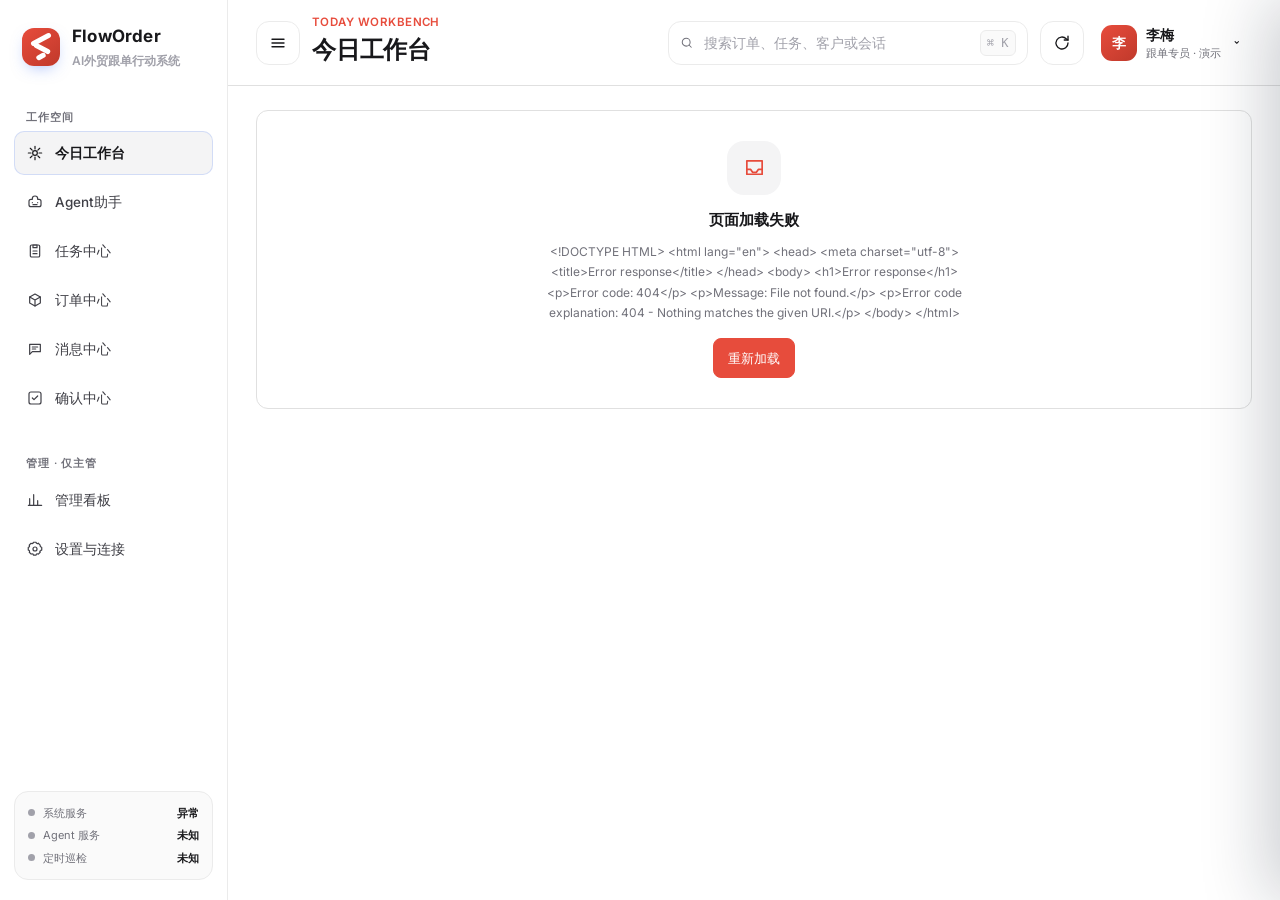
==== commit decf3f46: "Add files via upload" ====
--- a/static/index.html
+++ b/static/index.html
@@ -230,6 +230,6 @@
   </dialog>
 
   <div class="toast-region" id="toastRegion" aria-live="polite" aria-atomic="true"></div>
-  <script src="/static/app.js?v=6.1.3.7-visual-fidelity"></script>
+  <script src="/static/app.js?v=6.1.3.9-agent-polling-source-fix"></script>
 </body>
 </html>
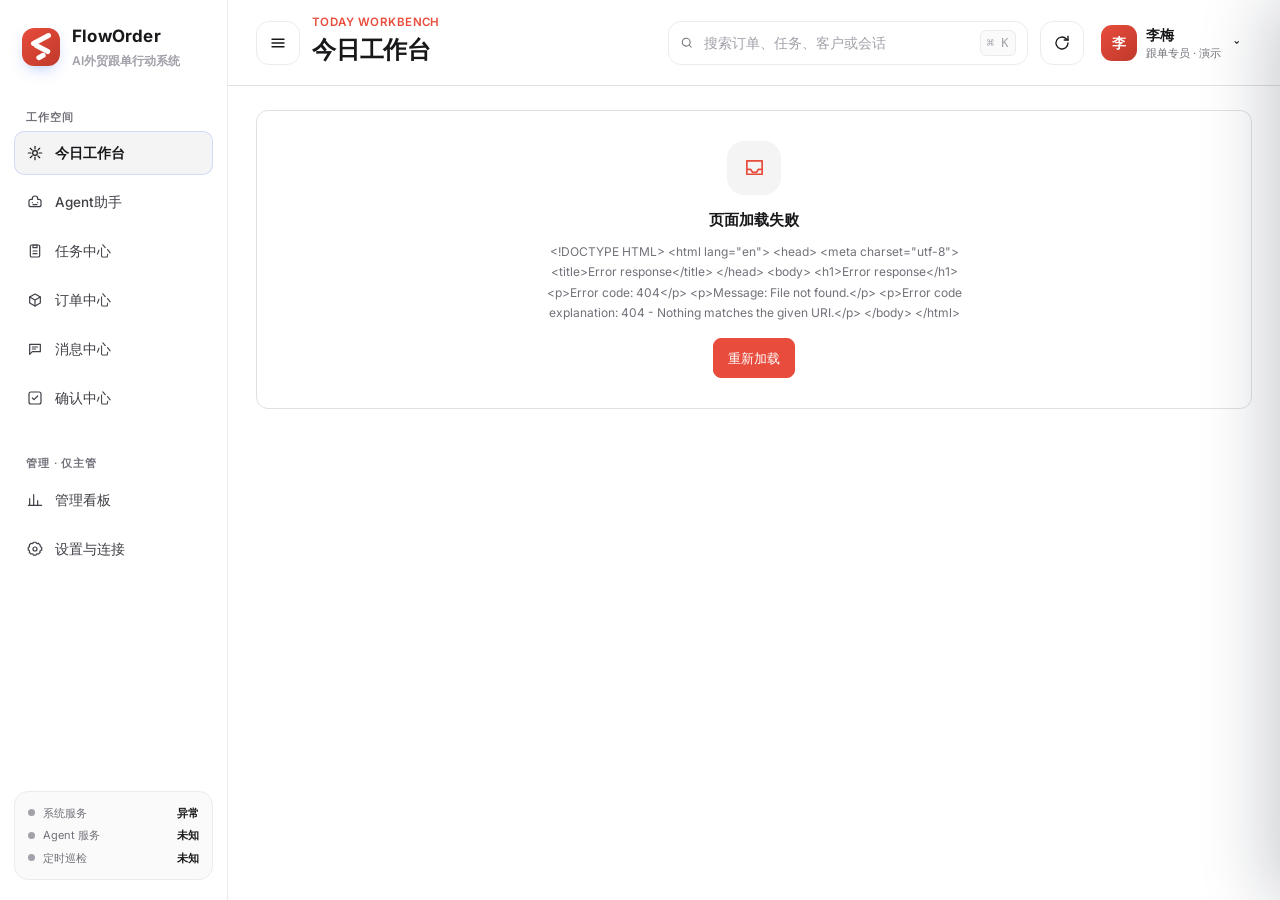
==== commit f8adc560: "Add files via upload" ====
--- a/static/index.html
+++ b/static/index.html
@@ -230,6 +230,6 @@
   </dialog>
 
   <div class="toast-region" id="toastRegion" aria-live="polite" aria-atomic="true"></div>
-  <script src="/static/app.js?v=6.1.3.9-agent-polling-source-fix"></script>
+  <script src="/static/app.js?v=6.1.4.1-hybrid-router"></script>
 </body>
 </html>
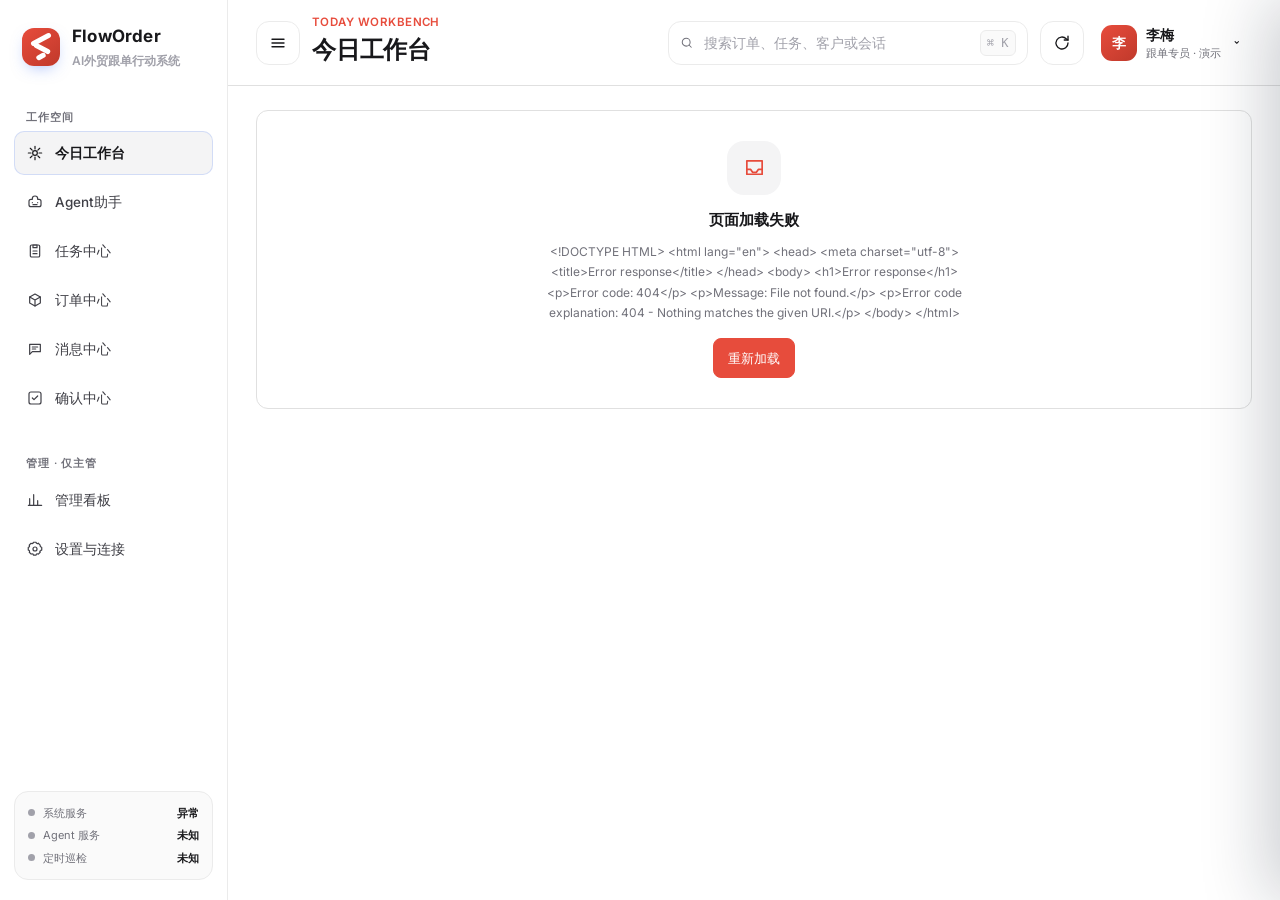
==== commit a0c2122a: "Add files via upload" ====
--- a/static/index.html
+++ b/static/index.html
@@ -230,6 +230,6 @@
   </dialog>
 
   <div class="toast-region" id="toastRegion" aria-live="polite" aria-atomic="true"></div>
-  <script src="/static/app.js?v=6.1.4.1-hybrid-router"></script>
+  <script src="/static/app.js?v=6.1.4.1.7-agent-chat-focus"></script>
 </body>
 </html>
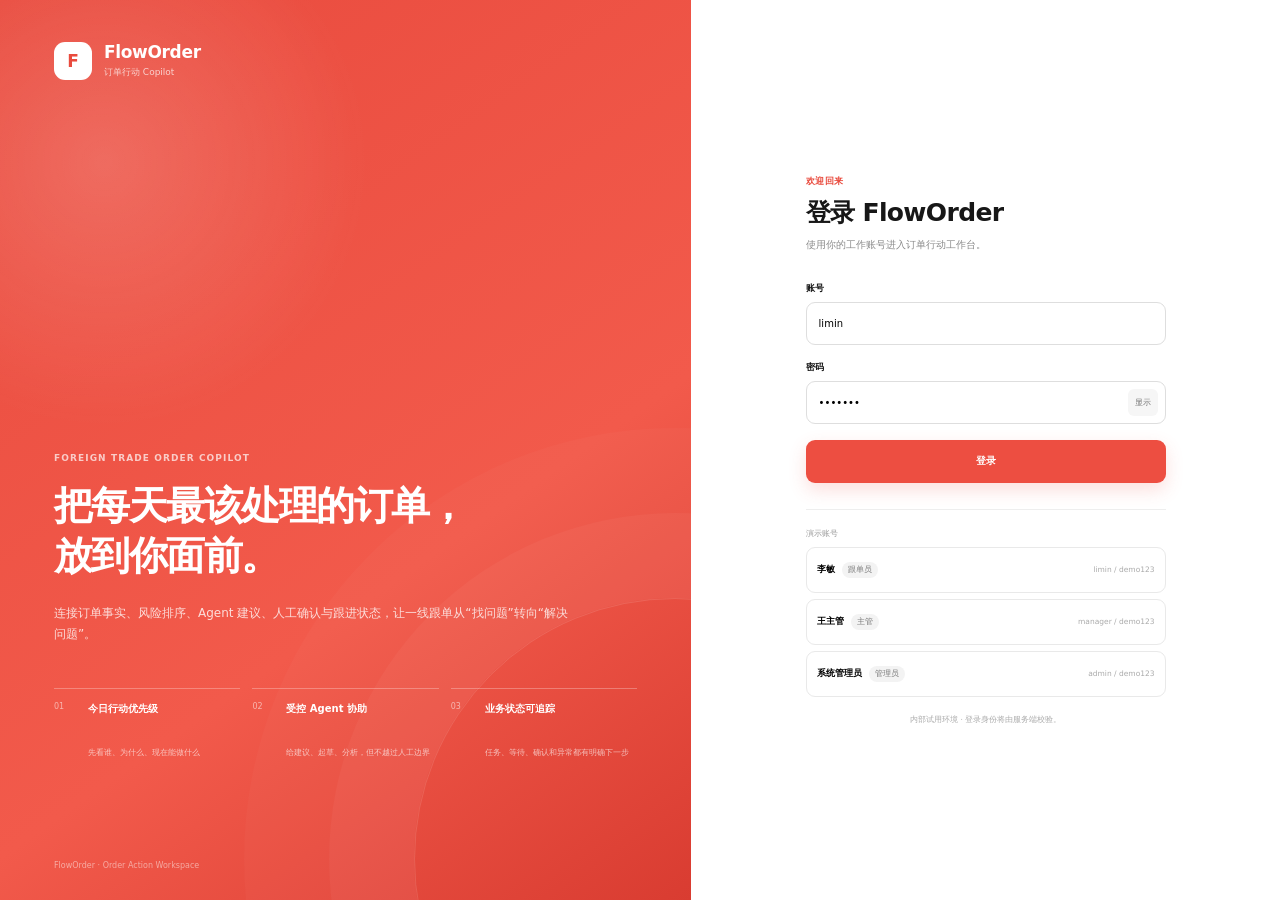
==== commit 7c255d1e: "feat: upgrade FlowOrder to D19 shadow build Add D19 shadow-ready UI, login and RBAC flow, Agent work" ====
--- a/static/index.html
+++ b/static/index.html
@@ -1,235 +1,785 @@
-<!doctype html>
+<!DOCTYPE html>
+
 <html lang="zh-CN">
 <head>
-  <meta charset="utf-8" />
-  <meta name="viewport" content="width=device-width,initial-scale=1,viewport-fit=cover" />
-  <meta name="theme-color" content="#ffffff" />
-  <meta name="color-scheme" content="light" />
-  <title>FlowOrder · AI外贸跟单行动系统</title>
-  <link rel="preconnect" href="https://fonts.googleapis.com" />
-  <link rel="preconnect" href="https://fonts.gstatic.com" crossorigin />
-  <link href="https://fonts.googleapis.com/css2?family=Inter:wght@400;500;600;700&display=swap" rel="stylesheet" />
-  <link rel="stylesheet" href="/static/styles.css?v=6.1.3.7-visual-fidelity" />
-  <style>
-    .proto-banner{position:sticky;top:0;z-index:300;display:flex;align-items:center;gap:10px;justify-content:center;
-      padding:9px 14px;background:var(--ink);color:#fff;font-size:12px;font-weight:600;letter-spacing:.01em;border-bottom:1px solid var(--line)}
-    .proto-banner b{color:var(--brand)}
-    .metric-grid{grid-template-columns:repeat(4,1fr)}
-    .page-stack{gap:24px}
-    .proto-2col{display:grid;grid-template-columns:1.55fr 1fr;gap:18px;align-items:start}
-    .proto-3col{display:grid;grid-template-columns:repeat(3,1fr);gap:18px;align-items:start}
-    @media(max-width:1080px){.proto-2col,.proto-3col{grid-template-columns:1fr}}
+<meta charset="utf-8"/>
+<meta content="width=device-width,initial-scale=1" name="viewport"/>
+<title>FlowOrder · 订单行动 Copilot</title>
 
-    /* —— 模块分组小标题：细横线 + 大写小字，明确模块边界 —— */
-    .section-title{
-      display:flex;align-items:center;gap:10px;
-      font-size:11px;font-weight:600;letter-spacing:.08em;
-      text-transform:uppercase;color:var(--muted);
-      margin:6px 2px -10px;
-    }
-    .section-title::after{content:"";flex:1;height:1px;background:var(--line)}
+<link href="/static/d19.css?v=d19-shadow-v1" rel="stylesheet"/></head>
+<body>
+<div class="login-screen" id="loginScreen">
+<div class="login-layout">
+<section class="login-brand-panel">
+<div class="login-brand-mark">F</div>
+<div class="login-brand-copy">
+<div class="login-brand-name">FlowOrder</div>
+<div class="login-brand-sub">订单行动 Copilot</div>
+</div>
+<div class="login-value">
+<div class="login-eyebrow">FOREIGN TRADE ORDER COPILOT</div>
+<h1>把每天最该处理的订单，<br/>放到你面前。</h1>
+<p>连接订单事实、风险排序、Agent 建议、人工确认与跟进状态，让一线跟单从“找问题”转向“解决问题”。</p>
+</div>
+<div class="login-feature-list">
+<div><span>01</span><strong>今日行动优先级</strong><small>先看谁、为什么、现在能做什么</small></div>
+<div><span>02</span><strong>受控 Agent 协助</strong><small>给建议、起草、分析，但不越过人工边界</small></div>
+<div><span>03</span><strong>业务状态可追踪</strong><small>任务、等待、确认和异常都有明确下一步</small></div>
+</div>
+<div class="login-brand-footer">FlowOrder · Order Action Workspace</div>
+</section>
+<section class="login-form-panel">
+<div class="login-form-wrap">
+<div class="login-form-header">
+<div class="mobile-login-brand"><span>F</span><strong>FlowOrder</strong></div>
+<div class="login-kicker">欢迎回来</div>
+<h2>登录 FlowOrder</h2>
+<p>使用你的工作账号进入订单行动工作台。</p>
+</div>
+<form class="login-form" id="loginForm" novalidate="">
+<label>
+<span>账号</span>
+<input autocomplete="username" id="loginUsername" placeholder="请输入账号" type="text" value="limin"/>
+</label>
+<label>
+<span>密码</span>
+<div class="password-field">
+<input autocomplete="current-password" id="loginPassword" placeholder="请输入密码" type="password" value="demo123"/>
+<button aria-label="显示密码" id="togglePassword" type="button">显示</button>
+</div>
+</label>
+<div class="login-error hidden" id="loginError"></div>
+<button class="login-submit" id="loginSubmit" type="submit">登录</button>
+</form>
+<div class="demo-accounts">
+<div class="demo-title">演示账号</div>
+<button class="demo-account" data-demo-user="limin" type="button">
+<div><strong>李敏</strong><span>跟单员</span></div><small>limin / demo123</small>
+</button>
+<button class="demo-account" data-demo-user="manager" type="button">
+<div><strong>王主管</strong><span>主管</span></div><small>manager / demo123</small>
+</button>
+<button class="demo-account" data-demo-user="admin" type="button">
+<div><strong>系统管理员</strong><span>管理员</span></div><small>admin / demo123</small>
+</button>
+</div>
+<div class="login-note">内部试用环境 · 登录身份将由服务端校验。</div>
+</div>
+</section>
+</div>
+</div>
+<div class="authenticated-app hidden" id="authenticatedApp">
+<div class="app-shell">
+<aside class="sidebar">
+<div class="brand">
+<div class="logo">F</div>
+<div>
+<div class="brand-name">FlowOrder</div>
+<div class="brand-sub">订单行动 Copilot</div>
+</div>
+</div>
+<div class="nav-section-title">工作台</div>
+<nav class="nav">
+<button class="nav-item active" data-view="today">
+<span class="nav-icon"></span><span>今日跟单</span>
+</button>
+<button class="nav-item" data-view="confirm">
+<span class="nav-icon"></span><span>待确认</span><span class="badge badge-red">3</span>
+</button>
+<button class="nav-item" data-view="orders">
+<span class="nav-icon"></span><span>订单</span>
+</button>
+<button class="nav-item" data-view="review">
+<span class="nav-icon"></span><span>复盘</span>
+</button>
+</nav>
+<div class="nav-section-title system-title">系统</div>
+<nav class="nav">
+<button class="nav-item role-manager-up" data-view="exceptions">
+<span class="nav-icon"></span><span>异常中心</span>
+</button>
+<button class="nav-item role-manager-up" data-view="agent">
+<span class="nav-icon"></span><span>Agent运行</span>
+</button>
+<button class="nav-item role-admin-only" data-view="settings">
+<span class="nav-icon"></span><span>管理设置</span>
+</button>
+</nav>
+<div class="sync-card">
+<div class="sync-row">
+<span class="sync-dot"></span>
+<div>
+<div class="sync-title">同步正常</div>
+<div class="sync-sub">ERPNext / Excel 已连接</div>
+</div>
+</div>
+</div>
+</aside>
+<main class="main">
+<header class="topbar">
+<div class="page-heading">
+<div class="eyebrow">FLOWORDER</div>
+<h1 id="pageTitle">今日跟单</h1>
+</div>
+<div class="topbar-right">
+<div class="search"><input aria-label="全局搜索" id="globalSearch" placeholder="搜索订单 / 客户" type="search"/></div>
+<button aria-expanded="false" class="account-button" id="accountButton" type="button">
+<div class="avatar" id="topAvatar">李</div>
+<div class="user-meta">
+<strong id="topUserName">李敏</strong>
+<span id="topUserRole">跟单员</span>
+</div>
+<span class="account-chevron">⌄</span>
+</button>
+<div class="account-menu hidden" id="accountMenu">
+<div class="account-menu-profile">
+<div class="menu-avatar" id="menuAvatar">李</div>
+<div>
+<strong id="menuUserName">李敏</strong>
+<span id="menuUserRole">跟单员</span>
+</div>
+</div>
+<button id="profileAction" type="button">个人信息</button>
+<button class="logout-action" id="logoutButton" type="button">退出登录</button>
+</div>
+</div>
+</header>
+<section class="view active" id="view-today">
+<div class="today-grid">
+<aside class="copilot-panel card">
+<div class="panel-title">跟单 Copilot</div>
+<div class="panel-divider"></div>
+<div class="copilot-section">
+<div class="section-label">最近影响计划的新变化</div>
+<div class="change-alert">
+<div class="change-title">供应商回复：SO-1048 原料晚到 1 天</div>
+<div class="change-desc">影响：生产节点可能推迟，交付风险上升</div>
+<div class="change-link">→ 订单从“今天做”提升到“现在做”</div>
+</div>
+</div>
+<div class="copilot-grow"></div>
+<div class="copilot-section common-actions">
+<div class="section-label">常用操作</div>
+<button class="quick-action" data-prompt="为什么这个订单排第一？">为什么这个订单排第一？</button>
+<button class="quick-action" data-prompt="帮我写一条催交通知。">帮我写一条催交通知</button>
+<button class="quick-action" data-prompt="我已经联系过谁？">我已经联系过谁？</button>
+</div>
+<div class="copilot-input-wrap">
+<div class="input-label">补充新信息</div>
+<div class="input-helper">粘贴客户 / 供应商消息，或直接说出最新进展…</div>
+<textarea id="copilotInput" placeholder="例如：供应商刚刚说 8 月 20 日应该可以做完，但是还没有完全确认。"></textarea>
+<button aria-label="语音输入" class="voice-btn" id="voiceBtn" title="语音输入">
+<svg aria-hidden="true" viewbox="0 0 24 24"><path d="M12 14a3 3 0 0 0 3-3V5a3 3 0 1 0-6 0v6a3 3 0 0 0 3 3Zm5-3a1 1 0 0 0-2 0 3 3 0 0 1-6 0 1 1 0 0 0-2 0 5 5 0 0 0 4 4.9V18H9a1 1 0 1 0 0 2h6a1 1 0 1 0 0-2h-2v-2.1A5 5 0 0 0 17 11Z"></path></svg>
+</button>
+<div class="voice-status hidden" id="voiceStatus"></div>
+<div class="uncertainty-hint hidden" id="uncertaintyHint"></div>
+<div class="copilot-footer">
+<div class="source-picker-wrap">
+<button class="btn btn-ghost" id="sourcePickerBtn">选择来源</button>
+<div class="source-picker hidden" id="sourcePicker">
+<button data-source="供应商消息">供应商消息</button>
+<button data-source="客户消息">客户消息</button>
+<button data-source="电话记录">电话记录</button>
+<button data-source="ERP">ERP</button>
+<button data-source="其他">其他</button>
+</div>
+</div>
+<button class="btn btn-primary" id="analyzeBtn">分析信息</button>
+</div>
+<div class="analysis-result hidden" id="copilotAnalysisResult">
+<div class="analysis-result-head">
+<strong>分析结果</strong>
+<span class="mini-badge" id="analysisSourceBadge">未选择来源</span>
+</div>
+<div class="analysis-block">
+<span>识别到的事实</span>
+<strong id="analysisFact">—</strong>
+</div>
+<div class="analysis-block">
+<span>事实确定性</span>
+<strong id="analysisCertainty">—</strong>
+</div>
+<div class="analysis-block">
+<span>对订单的影响</span>
+<strong id="analysisImpact">—</strong>
+</div>
+<div class="analysis-block">
+<span>建议下一步</span>
+<textarea class="analysis-suggestion" id="analysisSuggestion" readonly=""></textarea>
+</div>
+<div class="analysis-result-actions">
+<button class="btn btn-ghost small" id="rejectAnalysis">暂不采用</button>
+<button class="btn btn-ghost small" id="editAnalysis">修改后采用</button>
+<button class="btn btn-primary small" id="adoptAnalysis">采用建议</button>
+</div>
+</div>
+</div>
+</aside>
+<div class="today-content">
+<div class="section-head row-between">
+<div>
+<h2>现在先做</h2>
+<p>完整待办行动队列 12 项；首页先展示当前注意力窗口。</p>
+</div>
+<div class="pills">
+<span class="pill pill-blue">今日行动 12</span>
+<span class="pill pill-red">高优先 4</span>
+</div>
+</div>
+<div class="priority-list" id="priorityList">
+<button class="order-row draggable-order" data-order="SO-1048" draggable="true"><span class="drag-handle" title="拖动调整顺序">⋮⋮</span>
+<span class="rank">1</span>
+<span class="order-main">
+<strong>SO-1048 · Northwind</strong>
+<small>供应商原料晚到，可能影响 8/20 客户交期</small>
+</span>
+<span class="order-side">
+<span class="pill pill-red">现在做</span>
+<small>交期风险 · 25 分钟前</small>
+</span>
+</button>
+<button class="order-row draggable-order" data-order="SO-1061" draggable="true"><span class="drag-handle" title="拖动调整顺序">⋮⋮</span>
+<span class="rank">2</span>
+<span class="order-main">
+<strong>SO-1061 · Blue Harbor</strong>
+<small>明日需出货，但物流资料尚未确认</small>
+</span>
+<span class="order-side">
+<span class="pill pill-red">现在做</span>
+<small>物流异常 · 1 小时前</small>
+</span>
+</button>
+<button class="order-row draggable-order" data-order="SO-1032" draggable="true"><span class="drag-handle" title="拖动调整顺序">⋮⋮</span>
+<span class="rank">3</span>
+<span class="order-main">
+<strong>SO-1032 · Alpine</strong>
+<small>客户包装规格变化尚未确认，生产被阻塞 1 个节点</small>
+</span>
+<span class="order-side">
+<span class="pill pill-amber">需要确认</span>
+<small>客户确认阻塞</small>
+</span>
+</button>
+<button class="order-row draggable-order" data-order="SO-1027" draggable="true"><span class="drag-handle" title="拖动调整顺序">⋮⋮</span>
+<span class="rank">4</span>
+<span class="order-main">
+<strong>SO-1027 · Lumière</strong>
+<small>供应商承诺回复时间已过 40 分钟</small>
+</span>
+<span class="order-side">
+<span class="pill pill-blue">今天做</span>
+<small>承诺超期</small>
+</span>
+</button>
+<button class="order-row draggable-order" data-order="SO-1054" draggable="true"><span class="drag-handle" title="拖动调整顺序">⋮⋮</span>
+<span class="rank">5</span>
+<span class="order-main">
+<strong>SO-1054 · Meridian</strong>
+<small>订单负责人尚未明确，今日需要补齐责任人</small>
+</span>
+<span class="order-side">
+<span class="pill pill-blue">今天做</span>
+<small>负责人缺失</small>
+</span>
+</button>
+</div>
+<div class="list-footer">
+<span>还有 7 项今日行动</span>
+<button class="text-btn" id="openFullQueue">查看完整队列 →</button>
+</div>
+<div class="section-head waiting-head"><h2>正在等待</h2></div>
+<button class="waiting-card waiting-card-button" data-order="SO-1015">
+<span class="pill pill-green">等待外部</span>
+<div>
+<strong>SO-1015 · 已催供应商确认新完工时间</strong>
+<small>明天 15:00 前无回复，将自动恢复为今日行动</small>
+</div>
+</button>
+</div>
+</div>
+</section>
+<section class="view" id="view-confirm">
+<div class="content-narrow">
+<div class="confirm-topline">
+<div class="section-head">
+<h2>需要你确认</h2>
+<p><span id="confirmPendingCount">3</span> 项待处理 · <span id="approvalPendingCount">0</span> 项审批中。</p>
+</div>
+<div>
+<div class="bulk-actions">
+<label class="select-all"><input id="selectAllConfirm" type="checkbox"/> 全选</label>
+<span id="selectedConfirmCount">已选 0 项</span>
+<button class="btn btn-ghost" disabled="" id="bulkReject">批量暂不采用</button>
+<button class="btn btn-primary" disabled="" id="bulkConfirm">批量确认</button>
+</div>
+<div class="batch-risk-summary" id="batchRiskSummary">
+<span class="risk-count">普通 <strong id="normalSelected">0</strong></span>
+<span class="risk-count">重要 <strong id="importantSelected">0</strong></span>
+<span class="risk-count">高风险 <strong id="highSelected">0</strong></span>
+</div>
+</div>
+</div>
+<div id="confirmList">
+<div class="confirm-card selectable" data-confirm-id="C-1032" data-order-id="SO-1032" data-risk="important">
+<label class="confirm-select"><input aria-label="选择 SO-1032" class="confirm-checkbox" type="checkbox"/></label>
+<div class="confirm-content">
+<span class="pill pill-red-soft">待确认</span><span class="confirm-risk risk-important">重要</span>
+<h3>SO-1032 · Alpine</h3>
+<p>供应商给出的预计完工日期 8/19。是否确认这条变化？</p>
+<small>影响：若确认，交付风险将重新计算。</small>
+</div>
+<div class="confirm-actions">
+<button class="btn btn-ghost single-reject">暂不采用</button>
+<button class="btn btn-primary single-confirm">确认并继续</button>
+</div>
+</div>
+<div class="confirm-card selectable high-risk" data-confirm-id="C-1071" data-order-id="SO-1071" data-risk="high">
+<label class="confirm-select"><input aria-label="选择 SO-1071" class="confirm-checkbox" type="checkbox"/></label>
+<div class="confirm-content">
+<span class="pill pill-red-soft">待确认</span><span class="confirm-risk risk-high">高风险 · 需主管审批</span>
+<h3>SO-1071 · Delta</h3>
+<p>客户提出包装规格修改。该变化可能影响正式订单事实，需要主管确认后才能生效。</p>
+<small>来源：客户邮件 · 16:20</small>
+</div>
+<div class="confirm-actions">
+<button class="btn btn-ghost single-reject">暂不采用</button>
+<button class="btn btn-primary single-confirm">确认并继续</button>
+</div>
+</div>
+<div class="confirm-card selectable high-risk" data-confirm-id="C-1009" data-order-id="SO-1009" data-risk="high">
+<label class="confirm-select"><input aria-label="选择 SO-1009" class="confirm-checkbox" type="checkbox"/></label>
+<div class="confirm-content">
+<span class="pill pill-amber">来源冲突</span><span class="confirm-risk risk-high">高风险</span>
+<h3>SO-1009 · Vector</h3>
+<p>系统识别到两条交期来源冲突。交期属于关键业务事实，不能作为普通待确认项直接静默确认。</p>
+<small>ERP：8/22 · 邮件：8/20</small>
+</div>
+<div class="confirm-actions">
+<button class="btn btn-ghost single-reject">暂不采用</button>
+<button class="btn btn-primary single-confirm">确认并继续</button>
+</div>
+</div>
+</div>
+<div class="empty-state hidden" id="confirmEmpty">
+<strong>当前没有待确认事项</strong>
+<span>新的事实变化或来源冲突出现后会显示在这里。</span>
+</div>
+</div>
+</section>
+<section class="view" id="view-orders">
+<div class="content-narrow orders-page">
+<div class="orders-toolbar">
+<div>
+<h2>订单</h2><p>共 33 张进行中订单</p>
+</div>
+<div class="toolbar-actions">
+<div class="search compact"><input aria-label="订单页搜索" id="ordersSearch" placeholder="搜索订单 / 客户" type="search"/></div>
+<button class="btn btn-ghost" id="ordersFilterBtn">筛选</button>
+</div>
+</div>
+<div class="orders-filter-panel hidden" id="ordersFilterPanel">
+<label>阶段
+            <select id="filterStage">
+<option value="">全部</option>
+<option value="生产">生产</option>
+<option value="出货">出货</option>
+<option value="备货">备货</option>
+</select>
+</label>
+<label>状态
+            <select id="filterStatus">
+<option value="">全部</option>
+<option value="attention">需要关注</option>
+<option value="waiting">等待反馈</option>
+<option value="normal">正常推进</option>
+</select>
+</label>
+<label>负责人
+            <select id="filterOwner">
+<option value="">全部</option>
+<option value="李敏">李敏</option>
+<option value="王晨">王晨</option>
+</select>
+</label>
+<button class="btn btn-ghost small" id="resetFilters">重置</button>
+</div>
+<div class="search-empty hidden" id="ordersEmpty">没有找到匹配订单</div>
+<div class="order-group" data-group="attention" data-total="6">
+<button aria-expanded="true" class="group-head group-toggle">
+<span class="group-chevron">⌄</span><strong>需要关注</strong><span class="group-count">6 张</span>
+</button>
+<div class="group-body">
+<button class="group-order" data-order="SO-1048" data-search="SO-1048 Northwind 生产 原料晚到 客户交期 现在做">
+<span><strong>SO-1048</strong><small>Northwind</small></span><span>生产</span><span>原料晚到，客户交期可能受影响</span><span class="pill pill-red">现在做</span>
+</button>
+<button class="group-order" data-order="SO-1061" data-search="SO-1061 Blue Harbor 出货 明日发货 物流资料 现在做">
+<span><strong>SO-1061</strong><small>Blue Harbor</small></span><span>出货</span><span>明日需发货，物流资料未确认</span><span class="pill pill-red">现在做</span>
+</button>
+<button class="group-order" data-order="SO-1032" data-search="SO-1032 Alpine 生产 客户包装格式 待确认">
+<span><strong>SO-1032</strong><small>Alpine</small></span><span>生产</span><span>客户包装格式等待确认</span><span class="pill pill-amber">待确认</span>
+</button>
+</div>
+</div>
+<div class="order-group" data-group="waiting" data-total="4">
+<button aria-expanded="true" class="group-head group-toggle">
+<span class="group-chevron">⌄</span><strong>等待反馈</strong><span class="group-count">4 张</span>
+</button>
+<div class="group-body">
+<button class="group-order" data-order="SO-1015" data-search="SO-1015 Nexa 生产 等待供应商 新完工时间">
+<span><strong>SO-1015</strong><small>Nexa</small></span><span>生产</span><span>已催供应商，等待新完工时间</span><span class="pill pill-green">等待至明日 15:00</span>
+</button>
+<button class="group-order" data-order="SO-1090" data-search="SO-1090 Kite 备货 客户资料 等待外部">
+<span><strong>SO-1090</strong><small>Kite</small></span><span>备货</span><span>客户承诺今天下午补齐资料</span><span class="pill pill-green">等待外部</span>
+</button>
+</div>
+</div>
+<div class="order-group collapsed" data-group="normal" data-total="23">
+<button aria-expanded="false" class="group-head group-toggle">
+<span class="group-chevron">›</span><strong>正常推进</strong><span class="group-count">23 张</span>
+</button>
+<div class="group-body hidden">
+<button class="group-order" data-order="SO-1088" data-search="SO-1088 Atlas 生产 正常推进">
+<span><strong>SO-1088</strong><small>Atlas</small></span><span>生产</span><span>生产按计划推进，无新增异常</span><span class="pill pill-blue">正常</span>
+</button>
+<button class="group-order" data-order="SO-1112" data-search="SO-1112 Cedar 备货 正常推进">
+<span><strong>SO-1112</strong><small>Cedar</small></span><span>备货</span><span>备货完成度正常，暂无需人工介入</span><span class="pill pill-blue">正常</span>
+</button>
+<button class="group-order" data-order="SO-1120" data-search="SO-1120 Horizon 出货 正常推进">
+<span><strong>SO-1120</strong><small>Horizon</small></span><span>出货</span><span>物流资料完整，等待计划出货</span><span class="pill pill-blue">正常</span>
+</button>
+<div class="collapsed-note">当前仅展示部分正常推进订单。<span>23 张正常推进</span></div>
+</div>
+</div>
+</div>
+</section>
+<section class="view" id="view-review">
+<div class="content-narrow review-page review-page-v4">
+<div class="review-overview-grid">
+<div class="review-overview-main">
+<div class="section-head review-title-block">
+<h2>今日复盘</h2>
+<p>2026-08-18 · 明日计划会成为下一次“今日跟单”的初始参考。</p>
+</div>
+<div class="review-stats-row">
+<div class="stat-card compact-stat">
+<small>今天完成</small>
+<strong>8</strong>
+</div>
+<div class="stat-card compact-stat">
+<small>仍在等待</small>
+<strong>5</strong>
+</div>
+<div class="stat-card compact-stat">
+<small>还没收口</small>
+<strong>3</strong>
+</div>
+<div class="stat-card compact-stat">
+<small>关键变化</small>
+<strong>6</strong>
+</div>
+<div aria-label="近五天处理订单数量折线图" class="stat-card trend-card">
+<div class="trend-card-head">
+<small>近 5 天处理</small>
+<strong>35</strong>
+</div>
+<svg aria-label="8月14日至8月18日处理订单数量：6、7、5、9、8" class="trend-chart" role="img" viewbox="0 0 220 76">
+<line class="trend-grid-line" x1="14" x2="208" y1="58" y2="58"></line>
+<line class="trend-grid-line" x1="14" x2="208" y1="35" y2="35"></line>
+<polyline class="trend-line" points="18,45 65,38 112,52 159,20 205,29"></polyline>
+<circle class="trend-point" cx="18" cy="45" r="3.5"><title>08/14：6 单</title></circle>
+<circle class="trend-point" cx="65" cy="38" r="3.5"><title>08/15：7 单</title></circle>
+<circle class="trend-point" cx="112" cy="52" r="3.5"><title>08/16：5 单</title></circle>
+<circle class="trend-point" cx="159" cy="20" r="3.5"><title>08/17：9 单</title></circle>
+<circle class="trend-point" cx="205" cy="29" r="3.5"><title>08/18：8 单</title></circle>
+<text text-anchor="middle" x="18" y="72">14</text>
+<text text-anchor="middle" x="65" y="72">15</text>
+<text text-anchor="middle" x="112" y="72">16</text>
+<text text-anchor="middle" x="159" y="72">17</text>
+<text text-anchor="middle" x="205" y="72">18</text>
+</svg>
+</div>
+</div>
+<div class="review-unclosed-block">
+<h2>还没收口</h2>
+<p>这些事项不会因为今天结束而消失。</p>
+<div class="review-list review-list-v4">
+<button class="review-item review-order-item" data-order="SO-1048">
+<strong>SO-1048</strong>
+<span>供应商原料晚到，仍需确认新生产计划</span>
+<span class="pill pill-red">现在做</span>
+</button>
+<button class="review-item review-order-item" data-order="SO-1032">
+<strong>SO-1032</strong>
+<span>包装规格修改等待客户/内部确认</span>
+<span class="pill pill-amber">待确认</span>
+</button>
+<button class="review-item review-order-item" data-order="SO-1015">
+<strong>SO-1015</strong>
+<span>已催供应商，等待明日 15:00 回复</span>
+<span class="pill pill-green">等待中</span>
+</button>
+</div>
+</div>
+</div>
+<aside class="review-changes-column">
+<h2>今日关键变化</h2>
+<div class="changes-card changes-card-v4">
+<button class="review-change-row" data-order="SO-1048">• SO-1048：生产风险上升</button>
+<button class="review-change-row" data-order="SO-1061">• SO-1061：物流未确认</button>
+<button class="review-change-row" data-order="SO-1032">• SO-1032：新增客户变更</button>
+<button class="review-change-row" data-order="SO-1015">• SO-1015：进入等待状态</button>
+</div>
+</aside>
+</div>
+<div class="tomorrow-card">
+<div class="tomorrow-head">
+<div>
+<h2>明日计划</h2>
+<p>可以直接编辑、添加或删除。保存后只作为明日初始参考，新信息仍可动态重排。</p>
+</div>
+<button class="btn btn-ghost" id="addTomorrowPlan">＋ 添加一项</button>
+</div>
+<div class="plan-edit-list" id="tomorrowPlanList">
+<div class="plan-edit-row">
+<input type="checkbox"/>
+<input class="plan-text" type="text" value="上午优先确认 SO-1048 新生产计划"/>
+<button class="plan-delete" title="删除">×</button>
+</div>
+<div class="plan-edit-row">
+<input type="checkbox"/>
+<input class="plan-text" type="text" value="10:00 跟进 SO-1061 物流资料"/>
+<button class="plan-delete" title="删除">×</button>
+</div>
+<div class="plan-edit-row">
+<input type="checkbox"/>
+<input class="plan-text" type="text" value="15:00 检查 SO-1015 是否收到供应商回复"/>
+<button class="plan-delete" title="删除">×</button>
+</div>
+</div>
+<button class="btn btn-primary save-plan" id="saveTomorrowPlan">保存明日计划</button>
+</div>
+</div>
+</section>
+<section class="view system-view" id="view-exceptions">
+<div class="content-narrow">
+<div class="section-head"><h2>异常中心</h2><p>只展示需要行动的异常状态，不把所有技术错误都变成用户告警。</p></div>
+<div class="system-cards">
+<div class="system-card danger-card">
+<div><span class="state-dot state-red"></span><strong>RESULT_UNCERTAIN</strong></div>
+<h3>SO-1142 · 外部动作结果暂无法确认</h3>
+<p>自动重试已暂停。请先核对外部系统是否已经执行，避免重复产生业务副作用。</p>
+<div class="system-actions"><button class="btn btn-primary small">核对结果</button><button class="btn btn-ghost small">转人工处理</button></div>
+</div>
+<div class="system-card warning-card">
+<div><span class="state-dot state-amber"></span><strong>ERP 数据已过期</strong></div>
+<h3>最近一次成功同步：今天 14:32</h3>
+<p>页面仍可查看最近一次成功快照，但当前状态不代表实时 ERP 数据。</p>
+<div class="system-actions"><button class="btn btn-ghost small">重新同步</button></div>
+</div>
+<div class="system-card">
+<div><span class="state-dot state-purple"></span><strong>HUMAN_REQUIRED</strong></div>
+<h3>1 项流程需要人工接管</h3>
+<p>自动流程已停止，等待主管完成核对或授权后继续。</p>
+<div class="system-actions"><button class="btn btn-ghost small">查看待处理</button></div>
+</div>
+</div>
+</div>
+</section>
+<section class="view system-view" id="view-agent">
+<div class="content-narrow">
+<div class="section-head"><h2>Agent运行</h2><p>展示业务执行 Trace，不展示隐藏思维链。</p></div>
+<div class="trace-table">
+<div class="trace-row trace-head"><span>时间</span><span>订单</span><span>动作</span><span>结果</span><span>模型/工具</span></div>
+<div class="trace-row"><span>16:42</span><span>SO-1048</span><span>读取订单上下文 → 建议跟进供应商</span><span class="trace-ok">完成</span><span>GLM-5.2 / read</span></div>
+<div class="trace-row"><span>16:18</span><span>SO-1032</span><span>识别客户包装变更 → 请求确认</span><span class="trace-wait">待确认</span><span>GLM-5.2 / request_fact</span></div>
+<div class="trace-row"><span>15:50</span><span>SO-1015</span><span>记录已联系 → Waiting</span><span class="trace-ok">完成</span><span>Controlled Tool</span></div>
+</div>
+</div>
+</section>
+<section class="view system-view" id="view-settings">
+<div class="content-narrow">
+<div class="section-head"><h2>管理设置</h2><p>增量能力可以安全关闭；Human Review 等安全控制不可关闭。</p></div>
+<div class="settings-list">
+<label class="setting-row"><div><strong>Agent Assist</strong><span>关闭后人工工作台仍可使用</span></div><input checked="" type="checkbox"/></label>
+<label class="setting-row"><div><strong>Attention Dashboard</strong><span>关闭后回到普通订单/工作台，不回旧排序策略</span></div><input checked="" type="checkbox"/></label>
+<label class="setting-row"><div><strong>ERP Read-only Sync</strong><span>关闭后保留最近一次成功快照并显示数据新鲜度</span></div><input checked="" type="checkbox"/></label>
+<label class="setting-row locked-setting"><div><strong>External Action Dispatch</strong><span>当前外部执行能力未启用，保持关闭</span></div><input disabled="" type="checkbox"/></label>
+<label class="setting-row locked-setting"><div><strong>Human Review</strong><span>安全控制，不属于 Feature Flag</span></div><span class="locked-badge">始终开启</span></label>
+</div>
+</div>
+</section>
+</main>
+</div>
+</div>
+<div class="drawer-backdrop hidden" id="drawerBackdrop"></div>
+<aside class="drawer" id="orderDrawer">
+<button class="drawer-close" id="closeDrawer">×</button>
+<div class="drawer-inner">
+<div class="drawer-kicker">订单最新进度</div>
+<h2 id="drawerTitle">SO-1048 · Northwind</h2>
+<div class="drawer-status" id="drawerStatus">等待包</div>
+<div class="meta-grid">
+<span>客户交期</span><strong class="danger" id="drawerDueDate">2026/08/20</strong>
+<span>当前阶段</span><strong id="drawerStage">生产</strong>
+<span>当前关注</span><strong class="danger" id="drawerAttention">交期异常</strong>
+</div>
+<div class="drawer-divider"></div>
+<div class="drawer-process-progress hidden" id="drawerProcessProgress">
+<div class="process-progress-head">
+<div>
+<span>流程进度</span>
+<strong id="drawerProcessStageLabel">—</strong>
+</div>
+<span id="drawerProcessStepLabel">—</span>
+</div>
+<div class="process-progress-track">
+<div class="process-progress-fill" id="drawerProcessFill"></div>
+</div>
+<div class="process-progress-steps">
+<span data-step="1">接单</span>
+<span data-step="2">备货</span>
+<span data-step="3">生产</span>
+<span data-step="4">出货</span>
+<span data-step="5">交付</span>
+</div>
+</div>
+<div class="drawer-data-notice hidden" id="drawerDataNotice"></div>
+<div class="drawer-section-title" id="drawerTimelineTitle">流程时间轴</div>
+<div class="timeline" id="drawerTimeline">
+<div class="timeline-item done">
+<div class="dot"></div><div><strong>接单确认</strong><span>已完成</span></div><button>展开历史</button>
+</div>
+<div class="timeline-item done">
+<div class="dot"></div><div><strong>备货采购</strong><span>已完成</span></div><button>展开历史</button>
+</div>
+<div class="timeline-item current">
+<div class="dot"></div>
+<div class="timeline-body">
+<div class="timeline-title"><strong id="drawerTimelineStage">生产</strong><span>进行中</span></div>
+<p>当前状态</p>
+<strong id="drawerCurrentState">生产 · 交期异常</strong>
+<p>已发生事项</p>
+<strong id="drawerLatestEvent">供应商 16:42 回复：原料晚到 1 天</strong>
+<p>为什么需要关注</p>
+<span id="drawerWhyAttention">客户正式交期为 8 月 20 日；当前供应商尚未给出新的可靠完工承诺，若生产计划继续后移，交付窗口将继续压缩。</span>
+<div class="decision-card">
+<strong>现在有 2 件事可以推进</strong>
+<p>它们属于同一个订单问题，但目前没有可能委托再执行的外部动作。</p>
+<strong id="drawerSuggestedAction">联系供应商确认 8 月 20 日能否交货</strong>
+<div class="decision-actions">
+<button class="btn btn-primary small" id="generateDraftBtn">生成沟通草稿</button>
+<button class="btn btn-ghost small" id="recordContactBtn">记录已联系</button>
+</div>
+<div class="draft-editor hidden" id="draftEditor">
+<label>沟通草稿</label>
+<textarea id="draftText">您好，想跟您确认一下当前订单的最新进度和预计完成时间，烦请确认后回复，谢谢。</textarea>
+<div class="inline-actions">
+<button class="btn btn-ghost small" id="cancelDraft">收起</button>
+<button class="btn btn-primary small" id="saveDraft">保存草稿</button>
+</div>
+</div>
+<div class="waiting-config hidden" id="waitingConfig">
+<div class="waiting-config-grid">
+<label>等待对象
+                  <select id="waitingParty">
+<option value="供应商">供应商</option>
+<option value="客户">客户</option>
+<option value="内部同事">内部同事</option>
+</select>
+</label>
+<label>下一检查时间
+                  <input id="waitingUntil" type="datetime-local" value="2026-08-20T15:00"/>
+</label>
+</div>
+<div class="inline-actions">
+<button class="btn btn-ghost small" id="cancelWaiting">取消</button>
+<button class="btn btn-primary small" id="saveWaiting">保存等待</button>
+</div>
+</div>
+</div>
+<div class="context-note">
+<strong>等待状态</strong>
+<span id="drawerWaitingNote">当前未进入等待；记录已联系后，可设置等待对象与下一检查时间。</span>
+</div>
+<div class="drawer-copilot drawer-copilot-inline">
+<div class="drawer-copilot-head">
+<div>
+<strong>补充最新进展</strong>
+<span>当前订单上下文已锁定。语音会先转成文字，确认后再分析，不会自动执行。</span>
+</div>
+</div>
+<div class="drawer-input-row">
+<textarea id="drawerCopilotInput" placeholder="例如：供应商刚回电，说明天下午才能确认新的完工时间。"></textarea>
+<button aria-label="订单内语音输入" class="voice-btn drawer-voice-btn" id="drawerVoiceBtn" title="语音输入">
+<svg aria-hidden="true" viewbox="0 0 24 24"><path d="M12 14a3 3 0 0 0 3-3V5a3 3 0 1 0-6 0v6a3 3 0 0 0 3 3Zm5-3a1 1 0 0 0-2 0 3 3 0 0 1-6 0 1 1 0 0 0-2 0 5 5 0 0 0 4 4.9V18H9a1 1 0 1 0 0 2h6a1 1 0 1 0 0-2h-2v-2.1A5 5 0 0 0 17 11Z"></path></svg>
+</button>
+</div>
+<div class="voice-status hidden" id="drawerVoiceStatus"></div>
+<div class="uncertainty-hint hidden" id="drawerUncertaintyHint"></div>
+<div class="drawer-copilot-actions">
+<button class="btn btn-ghost small" id="clearDrawerInput">清空</button>
+<button class="btn btn-primary small" id="analyzeDrawerInfo">分析这条信息</button>
+</div>
+<div class="drawer-analysis-result hidden" id="drawerAnalysisResult">
+<div><span>识别</span><strong id="drawerAnalysisFact">—</strong></div>
+<div><span>影响</span><strong id="drawerAnalysisImpact">—</strong></div>
+<div><span>建议</span><strong id="drawerAnalysisAction">—</strong></div>
+</div>
+</div>
+</div>
+</div>
+<div class="timeline-item pending"><div class="dot"></div><div><strong>出货</strong><span>未开始</span></div></div>
+<div class="timeline-item pending"><div class="dot"></div><div><strong>交付</strong><span>未开始</span></div></div>
+</div>
+</div>
+</aside>
+<div class="modal-backdrop hidden" id="fullQueueBackdrop"></div>
+<div aria-labelledby="queueTitle" aria-modal="true" class="queue-modal hidden" id="fullQueueModal" role="dialog">
+<div class="queue-modal-head">
+<div>
+<div class="eyebrow">TODAY ACTION QUEUE</div>
+<h2 id="queueTitle">今日完整行动队列</h2>
+<p>共 12 项。系统顺序来自 Attention Ranking；个人可手动调整视图顺序。</p>
+</div>
+<button class="drawer-close" id="closeFullQueue">×</button>
+</div>
+<div class="full-queue-list" id="fullQueueList">
+<button class="queue-row draggable-queue-row" data-order="SO-1048" draggable="true"><span class="queue-drag-handle" title="拖动调整顺序">⋮⋮</span><span>1</span><div><strong>SO-1048 · Northwind</strong><small>原料晚到，客户交期风险上升</small></div><span class="pill pill-red">现在做</span></button>
+<button class="queue-row draggable-queue-row" data-order="SO-1061" draggable="true"><span class="queue-drag-handle" title="拖动调整顺序">⋮⋮</span><span>2</span><div><strong>SO-1061 · Blue Harbor</strong><small>明日发货，物流资料未确认</small></div><span class="pill pill-red">现在做</span></button>
+<button class="queue-row draggable-queue-row" data-order="SO-1032" draggable="true"><span class="queue-drag-handle" title="拖动调整顺序">⋮⋮</span><span>3</span><div><strong>SO-1032 · Alpine</strong><small>客户包装变更等待确认</small></div><span class="pill pill-amber">待确认</span></button>
+<button class="queue-row draggable-queue-row" data-order="SO-1027" draggable="true"><span class="queue-drag-handle" title="拖动调整顺序">⋮⋮</span><span>4</span><div><strong>SO-1027 · Lumière</strong><small>供应商承诺回复时间已过</small></div><span class="pill pill-blue">今天做</span></button>
+<button class="queue-row draggable-queue-row" data-order="SO-1054" draggable="true"><span class="queue-drag-handle" title="拖动调整顺序">⋮⋮</span><span>5</span><div><strong>SO-1054 · Meridian</strong><small>负责人缺失</small></div><span class="pill pill-blue">今天做</span></button>
+<button class="queue-row draggable-queue-row" data-order="SO-1084" draggable="true"><span class="queue-drag-handle" title="拖动调整顺序">⋮⋮</span><span>6</span><div><strong>SO-1084 · Aurora</strong><small>质检报告仍未上传</small></div><span class="pill pill-blue">今天做</span></button>
+<button class="queue-row draggable-queue-row" data-order="SO-1076" draggable="true"><span class="queue-drag-handle" title="拖动调整顺序">⋮⋮</span><span>7</span><div><strong>SO-1076 · Harbor</strong><small>客户确认窗口即将到期</small></div><span class="pill pill-blue">今天做</span></button>
+<button class="queue-row draggable-queue-row" data-order="SO-1102" draggable="true"><span class="queue-drag-handle" title="拖动调整顺序">⋮⋮</span><span>8</span><div><strong>SO-1102 · Maple</strong><small>生产进度与交期缓冲偏紧</small></div><span class="pill pill-blue">今天做</span></button>
+<button class="queue-row draggable-queue-row" data-order="SO-1115" draggable="true"><span class="queue-drag-handle" title="拖动调整顺序">⋮⋮</span><span>9</span><div><strong>SO-1115 · Pine</strong><small>内部资料待补齐</small></div><span class="pill pill-blue">今天做</span></button>
+<button class="queue-row draggable-queue-row" data-order="SO-1124" draggable="true"><span class="queue-drag-handle" title="拖动调整顺序">⋮⋮</span><span>10</span><div><strong>SO-1124 · Solace</strong><small>等待仓库确认</small></div><span class="pill pill-green">等待中</span></button>
+<button class="queue-row draggable-queue-row" data-order="SO-1130" draggable="true"><span class="queue-drag-handle" title="拖动调整顺序">⋮⋮</span><span>11</span><div><strong>SO-1130 · Terra</strong><small>客户回函今日到期</small></div><span class="pill pill-blue">今天做</span></button>
+<button class="queue-row draggable-queue-row" data-order="SO-1138" draggable="true"><span class="queue-drag-handle" title="拖动调整顺序">⋮⋮</span><span>12</span><div><strong>SO-1138 · Vale</strong><small>低优先级跟进</small></div><span class="pill pill-blue">今天做</span></button>
+</div>
+</div>
+<div class="modal-backdrop hidden" id="riskModalBackdrop"></div>
+<div aria-labelledby="riskModalTitle" aria-modal="true" class="risk-modal hidden" id="riskConfirmModal" role="dialog">
+<h2 id="riskModalTitle">确认批量处理</h2>
+<p id="riskModalDesc">所选事项包含不同风险等级。普通项可以直接处理，重要项需要二次确认，高风险项不会在批量操作中直接生效。</p>
+<div class="risk-modal-list" id="riskModalList"></div>
+<div class="batch-warning hidden" id="riskModalWarning"></div>
+<div class="risk-modal-actions">
+<button class="btn btn-ghost" id="cancelRiskBatch">返回检查</button>
+<button class="btn btn-primary" id="confirmRiskBatch">确认处理可批量项</button>
+</div>
+</div>
+<div class="modal-backdrop hidden" id="singleRiskBackdrop"></div>
+<div aria-modal="true" class="risk-modal hidden" id="singleRiskModal" role="dialog">
+<h2 id="singleRiskTitle">高风险事项</h2>
+<p id="singleRiskDesc">请确认影响范围。该事项不会直接静默生效。</p>
+<div class="batch-warning high" id="singleRiskBody"></div>
+<div class="risk-modal-actions">
+<button class="btn btn-ghost" id="cancelSingleRisk">返回检查</button>
+<button class="btn btn-primary" id="submitSingleRisk">提交主管审批</button>
+</div>
+</div>
+<div class="toast hidden" id="toast"></div>
 
-    /* —— 面板/卡片边框微调,让模块轮廓更利落 —— */
-    .panel,.order-card,.info-card,.risk-item,.result-card,.review-card,
-    .candidate-row,.integration-item,.context-chip,.meta-item,.channel-option label,
-    .activation-order,.permission-card,.ai-result,.agent-candidate-card,.agent-connection-card,
-    .approval-list>article,.information-gap-list article,
-    .confirm-card,.quick-entry,.session-item{
-      border-color:var(--line-strong);
-    }
-    .mini-chart{width:100%;height:200px;display:block}
-    .row-actions{display:flex;gap:8px;flex-wrap:wrap}
-    .panel .panel-head{display:flex;align-items:center;justify-content:space-between}
-    .order-hero{display:flex;gap:24px;flex-wrap:wrap;align-items:flex-end;margin-top:6px}
-    .order-hero .stat{display:flex;flex-direction:column;gap:2px}
-    .order-hero .stat small{font-size:11px;color:var(--muted);text-transform:uppercase;letter-spacing:.04em;font-weight:600}
-    .order-hero .stat strong{font-size:18px;font-weight:600;font-variant-numeric:tabular-nums}
-    .timeline{list-style:none;margin:0;padding:0}
-    .timeline li{display:flex;gap:12px;padding:10px 0;border-bottom:1px solid var(--line)}
-    .timeline li:last-child{border-bottom:none}
-    .timeline .dot{width:9px;height:9px;border-radius:50%;margin-top:5px;background:var(--brand);flex:none}
-    .timeline .dot.muted{background:var(--muted-2)}
-    .demo-note{font-size:11px;color:var(--muted)}
-
-    /* —— 今日工作台：快捷入口 —— */
-    .quick-entries{display:flex;gap:10px;flex-wrap:wrap;margin:2px 0 4px}
-    .quick-entry{display:flex;align-items:center;gap:8px;padding:10px 14px;border:1px solid var(--line);border-radius:10px;background:#fff;font-size:13px;font-weight:500;color:var(--ink);cursor:pointer;transition:border-color .15s var(--ease)}
-    .quick-entry:hover{border-color:var(--line-strong)}
-    .quick-entry .metric-icon{width:28px;height:28px;border-radius:8px;background:var(--surface-2);display:inline-flex;align-items:center;justify-content:center}
-
-    /* —— Agent 助手：三栏 —— */
-    .agent-3col{display:grid;grid-template-columns:230px 1fr 1fr;gap:18px;align-items:stretch;min-height:560px}
-    @media(max-width:1080px){.agent-3col{grid-template-columns:1fr}}
-    .session-list{display:flex;flex-direction:column;gap:8px}
-    .session-item{padding:11px 12px;border:1px solid var(--line);border-radius:10px;background:#fff;cursor:pointer;text-align:left}
-    .session-item:hover{border-color:var(--line-strong)}
-    .session-item.active{border-color:var(--brand);background:var(--brand-soft)}
-    .session-item .s-when{font-size:10.5px;color:var(--muted);text-transform:uppercase;letter-spacing:.04em;font-weight:600}
-    .session-item .s-title{font-size:13px;font-weight:500;color:var(--ink);margin-top:3px}
-    .chat{display:flex;flex-direction:column;gap:12px;flex:1;min-height:0}
-    .chat-bubble{max-width:86%;padding:10px 13px;border-radius:12px;font-size:13px;line-height:1.55}
-    .chat-bubble.user{align-self:flex-end;background:var(--brand);color:#fff;border-bottom-right-radius:4px}
-    .chat-bubble.agent{align-self:flex-start;background:var(--surface-2);color:var(--ink);border:1px solid var(--line);border-bottom-left-radius:4px}
-    .chat-bubble .c-time{display:block;font-size:10.5px;opacity:.6;margin-top:4px}
-    .chat-input{display:flex;gap:8px;margin-top:14px}
-    .chat-input input{flex:1;height:38px;border:1px solid var(--line);border-radius:10px;padding:0 12px;font-size:13px}
-    .chat-input input:focus{outline:none;border-color:var(--brand)}
-    .run-row{display:flex;gap:10px;padding:10px 0;border-bottom:1px solid var(--line);font-size:13px}
-    .run-row:last-child{border-bottom:none}
-    .run-row .r-label{width:84px;flex:none;color:var(--muted);font-weight:500}
-    .run-row .r-val{flex:1}
-    .trace{list-style:none;margin:0;padding:0;font-size:12.5px}
-    .trace li{display:flex;gap:8px;padding:6px 0;color:var(--ink-2)}
-    .trace li::before{content:"›";color:var(--brand);font-weight:700}
-
-    /* —— 标签/来源 —— */
-    .src-tag{display:inline-flex;align-items:center;padding:2px 8px;border-radius:6px;font-size:11px;font-weight:600}
-    .src-tag.manual{background:var(--surface-3);color:var(--muted)}
-    .src-tag.msg{background:var(--accent-soft);color:var(--accent)}
-    .src-tag.agent{background:var(--brand-soft);color:var(--brand-700)}
-    .src-tag.wait{background:var(--amber-soft);color:var(--amber)}
-
-    /* —— 订单详情页签 —— */
-    .tabs{display:flex;gap:4px;padding:0 20px;border-bottom:1px solid var(--line);background:#fff}
-    .tab{padding:12px 14px;font-size:13px;font-weight:500;color:var(--muted);border-bottom:2px solid transparent;cursor:pointer;background:none;border-top:none;border-left:none;border-right:none}
-    .tab:hover{color:var(--ink)}
-    .tab.active{color:var(--brand-700);border-bottom-color:var(--brand);font-weight:600}
-    .tab-panel{display:none}
-    .tab-panel.active{display:block}
-
-    /* —— 确认中心卡片 —— */
-    .confirm-list{display:flex;flex-direction:column;gap:14px}
-    .confirm-card{border:1px solid var(--line);border-radius:var(--radius);padding:16px 18px;background:#fff}
-    .confirm-card .cc-head{display:flex;justify-content:space-between;align-items:center;margin-bottom:10px}
-    .cc-grid{display:grid;grid-template-columns:repeat(2,1fr);gap:10px 20px;font-size:12.5px}
-    .cc-grid .cc-k{color:var(--muted);font-weight:500}
-    .cc-grid .cc-v{color:var(--ink)}
-    .cc-evidence{margin-top:10px;padding:10px 12px;background:var(--surface-2);border-radius:8px;font-size:12.5px;color:var(--ink-2);border-left:3px solid var(--line-strong)}
-
-    /* —— 消息中心流程 —— */
-    .flow{display:flex;align-items:center;gap:6px;flex-wrap:wrap;margin:10px 0 16px;font-size:12px;color:var(--muted)}
-    .flow .step{display:inline-flex;align-items:center;gap:5px;padding:5px 10px;border:1px solid var(--line);border-radius:999px;background:#fff}
-    .flow .arrow{color:var(--muted-2)}
-    .src-pick{display:flex;gap:8px;flex-wrap:wrap;margin:8px 0 14px}
-
-    /* —— V3 借鉴：状态 / 运行摘要 / 技术详情 / 筛选 等功能性组件（沿用本稿视觉 token）—— */
-    .status-stack{display:flex;flex-direction:column;gap:6px;width:100%;font-size:11px}
-    .status-line{display:grid;grid-template-columns:8px 1fr auto;gap:7px;align-items:center;color:var(--muted)}
-    .status-line b{font-size:11px;color:var(--ink);font-weight:600}
-    .status-dot{width:7px;height:7px;border-radius:50%;background:var(--muted-2)}
-    .status-dot.ok{background:var(--green)}
-    .status-dot.warn{background:var(--amber)}
-
-    .session-item .s-meta{display:flex;gap:6px;flex-wrap:wrap;margin-top:6px;font-size:10.5px;color:var(--muted)}
-    .session-item .s-meta span{display:inline-flex;align-items:center;padding:2px 6px;border-radius:999px;background:var(--surface-2)}
-
-    .agent-run-summary{display:grid;grid-template-columns:repeat(3,1fr);gap:10px;margin-bottom:12px}
-    .agent-run-summary .summary-cell{padding:12px;border:1px solid var(--line);border-radius:10px;background:var(--surface-2)}
-    .agent-run-summary small{display:block;color:var(--muted);font-size:10.5px;margin-bottom:4px;font-weight:600;text-transform:uppercase;letter-spacing:.04em}
-    .agent-run-summary strong{font-size:18px;font-variant-numeric:tabular-nums;color:var(--ink)}
-
-    .tech-details{margin-top:12px;border-top:1px solid var(--line);padding-top:10px}
-    .tech-details summary{cursor:pointer;color:var(--muted);font-size:12px;font-weight:600;list-style:none}
-    .tech-details summary::-webkit-details-marker{display:none}
-    .tech-box{margin-top:8px;padding:10px 12px;border-radius:8px;background:var(--surface-2);font-size:11.5px;color:var(--ink-2);line-height:1.7;word-break:break-word}
-
-    .confirm-filters{display:flex;gap:8px;flex-wrap:wrap;margin-bottom:14px}
-    .confirm-filter{height:30px;padding:0 11px;border:1px solid var(--line);border-radius:8px;background:#fff;color:var(--muted);font-size:12px;cursor:pointer}
-    .confirm-filter.active{border-color:var(--brand);background:var(--brand-soft);color:var(--brand-700);font-weight:600}
-
-    .business-note{margin-top:10px;padding:10px 12px;border-radius:8px;background:var(--amber-soft);color:var(--ink-2);font-size:12px;line-height:1.6}
-
-    /* —— 导航项图标：data-icon 移到独立 .icon 容器，避免覆盖文字 —— */
-    .nav-item .icon{display:grid;place-items:center;flex:0 0 auto}
-    .nav-item .icon svg{width:100%;height:100%}
-  </style>
-</head>
-<body>
-  <div class="app-shell">
-    <aside class="sidebar" id="sidebar">
-      <button class="brand" data-route="today" aria-label="返回今日工作台">
-        <span class="brand-mark" aria-hidden="true"><i></i><i></i><i></i></span>
-        <span class="brand-copy"><strong>FlowOrder</strong><small>AI外贸跟单行动系统</small></span>
-      </button>
-
-      <div class="nav-section-label">工作空间</div>
-      <nav class="side-nav" aria-label="主导航">
-        <button class="nav-item" data-route="today"><span class="icon" data-icon="today"></span><span>今日工作台</span><b id="todayBadge" hidden>0</b></button>
-        <button class="nav-item" data-route="agent"><span class="icon" data-icon="agent"></span><span>Agent助手</span></button>
-        <button class="nav-item" data-route="tasks"><span class="icon" data-icon="tasks"></span><span>任务中心</span></button>
-        <button class="nav-item" data-route="orders"><span class="icon" data-icon="orders"></span><span>订单中心</span></button>
-        <button class="nav-item" data-route="intake"><span class="icon" data-icon="message"></span><span>消息中心</span></button>
-        <button class="nav-item" data-route="confirm"><span class="icon" data-icon="review"></span><span>确认中心</span><b id="reviewBadge" hidden>0</b></button>
-      </nav>
-
-      <div class="nav-section-label">管理 · 仅主管</div>
-      <nav class="side-nav" aria-label="管理导航">
-        <button class="nav-item" data-route="manage"><span class="icon" data-icon="chart"></span><span>管理看板</span></button>
-        <button class="nav-item" data-route="settings"><span class="icon" data-icon="settings"></span><span>设置与连接</span></button>
-      </nav>
-
-      <div class="sidebar-card" style="align-items:flex-start">
-        <div class="status-stack" aria-label="系统运行状态">
-          <div class="status-line"><span class="status-dot" id="systemStatusDot"></span><span>系统服务</span><b id="systemStatusValue">检查中</b></div>
-          <div class="status-line"><span class="status-dot" id="agentStatusDot"></span><span>Agent 服务</span><b id="agentStatusValue">检查中</b></div>
-          <div class="status-line"><span class="status-dot" id="scheduleStatusDot"></span><span>定时巡检</span><b id="scheduleStatusValue">检查中</b></div>
-        </div>
-      </div>
-    </aside>
-
-    <section class="app-main">
-      <header class="topbar">
-        <div class="topbar-left">
-          <button class="mobile-menu" id="mobileMenu" aria-label="打开导航" data-icon="menu"></button>
-          <div class="page-heading">
-            <span id="pageEyebrow">TODAY WORKBENCH</span>
-            <h1 id="pageTitle">今日工作台</h1>
-          </div>
-        </div>
-        <div class="topbar-actions">
-          <label class="global-search" id="searchWrap">
-            <span data-icon="search" aria-hidden="true"></span>
-            <input id="globalSearch" type="search" autocomplete="off" placeholder="搜索订单、任务、客户或会话" aria-label="全局搜索" />
-            <kbd>⌘ K</kbd>
-          </label>
-          <button class="icon-btn" id="refreshBtn" title="刷新页面" data-icon="refresh"></button>
-          <button class="profile" id="profileButton" type="button">
-            <span class="avatar" id="profileAvatar">李</span>
-            <span><strong id="profileName">李梅</strong><small id="profileRole">跟单专员 · 演示</small></span>
-            <span data-icon="chevron"></span>
-          </button>
-        </div>
-      </header>
-
-      <main class="workspace" id="pageRoot" tabindex="-1">
-        <div class="loading-state"><span></span><p>正在载入真实业务数据…</p></div>
-      </main>
-    </section>
-  </div>
-
-  <nav class="mobile-nav" aria-label="移动端导航">
-    <button data-route="today" data-icon="today"><small>工作台</small></button>
-    <button data-route="agent" data-icon="agent"><small>Agent</small></button>
-    <button data-route="tasks" data-icon="tasks"><small>任务</small></button>
-    <button data-route="orders" data-icon="orders"><small>订单</small></button>
-    <button data-route="confirm" data-icon="review"><small>确认</small></button>
-  </nav>
-
-  <div class="drawer-mask" id="drawerMask" hidden></div>
-  <aside class="drawer" id="drawer" aria-hidden="true" aria-label="详情面板"><div id="drawerBody"></div></aside>
-
-  <dialog class="modal" id="modal">
-    <form method="dialog" id="modalForm">
-      <header class="modal-head">
-        <div><span id="modalEyebrow">操作</span><h2 id="modalTitle">操作</h2><p id="modalSubtitle"></p></div>
-        <button class="modal-close" type="button" data-close-modal aria-label="关闭">×</button>
-      </header>
-      <section class="modal-body" id="modalBody"></section>
-      <footer class="modal-actions" id="modalActions"></footer>
-    </form>
-  </dialog>
-
-  <div class="toast-region" id="toastRegion" aria-live="polite" aria-atomic="true"></div>
-  <script src="/static/app.js?v=6.1.4.1.7-agent-chat-focus"></script>
-</body>
+<script src="/static/d19_app.js?v=d19-shadow-v1"></script></body>
 </html>
--- a/static/d19.css
+++ b/static/d19.css
@@ -0,0 +1,884 @@
+
+
+:root{
+  --bg:#ffffff; --text:#171717; --muted:#8a8a8a; --line:#e9e9e9; --soft:#f7f7f7;
+  --red:#ed4e41; --red-soft:#fee8e5; --amber:#f2ad2e; --amber-soft:#fff2d7;
+  --green:#2dae7b; --green-soft:#dff6ec; --blue:#5d9eff; --blue-soft:#e9f2ff;
+  --radius:12px; --sidebar:154px; --topbar:48px;
+}
+*{box-sizing:border-box}
+html,body{margin:0;height:100%;font-family:Inter,"Noto Sans SC",system-ui,sans-serif;color:var(--text);background:#fff;font-size:12px}
+button,input,textarea{font:inherit}
+button{cursor:pointer}
+.app-shell{min-height:100vh;display:flex}
+.sidebar{width:var(--sidebar);border-right:1px solid #ddd;position:fixed;inset:0 auto 0 0;background:#fff;z-index:20;padding:14px 9px}
+.brand{display:flex;align-items:center;gap:10px;padding:0 4px 22px}
+.logo{width:25px;height:25px;border-radius:8px;background:var(--red);color:#fff;display:grid;place-items:center;font-weight:700}
+.brand-name{font-size:14px;font-weight:700}.brand-sub{font-size:8px;color:#8f8f8f;margin-top:2px}
+.nav-section-title{font-size:9px;color:#aaa;margin:0 3px 8px}.system-title{margin-top:22px}
+.nav{display:flex;flex-direction:column;gap:6px}
+.nav-item{height:31px;border:0;background:#fff;border-radius:10px;padding:0 10px;display:flex;align-items:center;gap:10px;text-align:left;color:#555}
+.nav-item.active{background:#fde8e5;color:var(--red);font-weight:600}
+.nav-icon{width:15px;height:15px;background:#f1f1f1;border-radius:5px}.nav-item.active .nav-icon{background:#fff0ed}
+.badge{margin-left:auto;min-width:18px;height:18px;border-radius:9px;display:grid;place-items:center;color:#fff;font-size:10px;font-weight:600}
+.badge-red{background:var(--red)}
+.sync-card{position:absolute;left:10px;right:9px;bottom:11px;border:1px solid #e6e6e6;border-radius:10px;padding:12px 10px;background:#fbfbfb}
+.sync-row{display:flex;gap:8px;align-items:flex-start}.sync-dot{width:7px;height:7px;background:#17b779;border-radius:50%;margin-top:3px}
+.sync-title{font-weight:600;font-size:10px}.sync-sub{font-size:8px;color:#9a9a9a;margin-top:4px}
+.main{margin-left:var(--sidebar);width:calc(100% - var(--sidebar));min-height:100vh}
+.topbar{height:var(--topbar);border-bottom:1px solid #e9e9e9;padding:7px 17px 6px 21px;display:flex;align-items:center;justify-content:space-between}
+.eyebrow{font-size:7px;color:#e5483b;font-weight:700;letter-spacing:.03em}.page-heading h1{font-size:18px;margin:0;line-height:1.1}
+.topbar-right{display:flex;align-items:center;gap:11px}.search{width:115px;height:29px;border:1px solid #e5e5e5;border-radius:9px;background:#fafafa;color:#bbb;display:flex;align-items:center;padding:0 12px;font-size:9px}
+.search.compact{width:115px}.avatar{width:28px;height:28px;border-radius:50%;background:#f1f1f1;display:grid;place-items:center;font-weight:700}.user-meta{display:flex;flex-direction:column}.user-meta strong{font-size:10px}.user-meta span{font-size:8px;color:#8e8e8e;margin-top:2px}
+.view{display:none}.view.active{display:block}
+.today-grid{display:grid;grid-template-columns:260px 1fr;gap:25px;padding:28px 44px 31px 16px;min-height:calc(100vh - var(--topbar))}
+.card{border:1px solid #dedede;border-radius:12px;background:#fff}
+.copilot-panel{display:flex;flex-direction:column;min-height:510px;overflow:hidden}.panel-title{font-size:14px;font-weight:700;padding:15px 14px 11px}.panel-divider{height:1px;background:#eee}
+.copilot-section{padding:16px 14px 0}.section-label{font-size:10px;font-weight:700;margin-bottom:8px}
+.change-alert{padding:10px;border-radius:9px;background:#fee8e4}.change-title{font-size:10px;font-weight:600}.change-desc{font-size:8.5px;color:#7d7d7d;margin-top:7px}.change-link{font-size:8.5px;color:#e24a3d;margin-top:7px;font-weight:600}
+.copilot-grow{flex:1;min-height:120px}.common-actions{padding-top:0}
+.quick-action{display:block;width:100%;border:0;background:#fafafa;border-radius:10px;padding:8px 10px;text-align:left;font-size:9px;margin-bottom:6px}.quick-action:hover{background:#f3f3f3}
+.copilot-input-wrap{position:relative;margin:8px 14px 16px;border:1px solid #eee;border-radius:9px;padding:9px 9px 10px;background:#fff}.input-label{font-weight:700;font-size:10px}.input-helper{font-size:8px;color:#aaa;margin:4px 0 5px}
+textarea{width:100%;min-height:54px;border:0;outline:0;resize:vertical;font-size:9px;line-height:1.45;padding:3px 28px 3px 0;color:#444}
+.voice-btn{position:absolute;right:12px;top:53px;width:24px;height:24px;border-radius:8px;border:1px solid #e5e5e5;background:#fff;display:grid;place-items:center;padding:4px}
+.voice-btn svg{width:14px;height:14px;fill:#666}.voice-btn.recording{background:#fff0ee;border-color:#f2a09a}.voice-btn.recording svg{fill:var(--red)}
+.voice-status{font-size:8px;color:#666;margin:2px 0 6px}.uncertainty-hint{background:#fff7e8;border:1px solid #f3d69b;border-radius:7px;padding:6px 7px;font-size:8px;color:#8f6316;line-height:1.4;margin-bottom:6px}.hidden{display:none!important}
+.copilot-footer{display:flex;justify-content:space-between;align-items:center;margin-top:5px}.btn{border-radius:8px;padding:8px 16px;border:1px solid #e3e3e3;background:#fff}.btn-primary{background:var(--red);color:white;border-color:var(--red);font-weight:600}.btn-ghost{background:#fff;color:#555}.btn.small{padding:7px 12px;font-size:9px}
+.today-content{padding-top:1px}.section-head h2{font-size:14px;margin:0 0 5px}.section-head p{margin:0;color:#999;font-size:8.5px}.row-between{display:flex;justify-content:space-between;align-items:flex-start}.pills{display:flex;gap:8px}.pill{display:inline-flex;align-items:center;justify-content:center;min-height:23px;padding:0 10px;border-radius:999px;font-size:8.5px;font-weight:600;white-space:nowrap}
+.pill-blue{background:var(--blue-soft);color:#488ff2}.pill-red{background:var(--red-soft);color:var(--red)}.pill-red-soft{background:#ffecea;color:#e35245}.pill-amber{background:var(--amber-soft);color:#c28618}.pill-green{background:var(--green-soft);color:#239568}
+.priority-list{margin-top:13px;display:flex;flex-direction:column;gap:7px}.order-row{width:100%;border:1px solid #e3e3e3;border-radius:8px;background:#fff;min-height:54px;display:grid;grid-template-columns:30px 1fr auto;align-items:center;padding:7px 12px;text-align:left}
+.order-row:hover,.group-order:hover{border-color:#cfcfcf;box-shadow:0 2px 7px rgba(0,0,0,.03)}
+.rank{width:25px;height:25px;background:#f5f5f5;border-radius:7px;display:grid;place-items:center;font-size:10px}.order-main{display:flex;flex-direction:column;gap:6px}.order-main strong{font-size:10px}.order-main small,.order-side small{font-size:8px;color:#999}.order-side{display:flex;flex-direction:column;align-items:flex-end;gap:5px}
+.list-footer{margin-top:9px;height:39px;border:1px solid #eee;border-radius:8px;background:#fbfbfb;display:flex;align-items:center;justify-content:space-between;padding:0 12px;font-size:8.5px;font-weight:600}.text-btn{border:0;background:transparent;color:#e34b3f;font-size:8.5px;font-weight:600}
+.waiting-head{margin-top:22px}.waiting-card{margin-top:9px;border:1px solid #e8e8e8;border-radius:8px;padding:12px;display:flex;align-items:center;gap:18px;min-height:75px}.waiting-card div{display:flex;flex-direction:column;gap:7px}.waiting-card strong{font-size:10px}.waiting-card small{font-size:8px;color:#888}
+.content-narrow{padding:25px 63px 40px 29px}.confirm-card{border:1px solid #e6e6e6;border-radius:11px;min-height:112px;margin-top:16px;padding:13px 14px;display:flex;justify-content:space-between;align-items:center}.confirm-card h3{font-size:10px;margin:11px 0 8px}.confirm-card p{font-size:9px;margin:0 0 8px;color:#555}.confirm-card small{font-size:8px;color:#9b9b9b}.confirm-actions{display:flex;gap:8px;align-self:flex-end;margin-bottom:2px}
+.orders-toolbar{display:flex;justify-content:space-between;align-items:flex-start}.orders-toolbar h2,.review-page h2{font-size:14px;margin:0 0 5px}.orders-toolbar p,.review-page p{font-size:8px;color:#999;margin:0}.toolbar-actions{display:flex;gap:10px}
+.order-group{margin-top:15px}.group-head{height:34px;background:#fafafa;border:1px solid #e6e6e6;border-radius:8px;display:grid;grid-template-columns:20px 1fr auto;align-items:center;padding:0 12px;font-size:9px}.group-count{padding:5px 11px;background:#f4f4f4;border-radius:999px;color:#777}
+.group-order{width:100%;height:47px;background:white;border:1px solid #e8e8e8;border-radius:8px;margin-top:6px;display:grid;grid-template-columns:150px 90px 1fr auto;align-items:center;padding:0 15px;text-align:left;font-size:9px}.group-order span:first-child{display:flex;flex-direction:column;gap:5px}.group-order small{color:#aaa;font-size:8px}
+.collapsed-note{height:52px;margin-top:5px;padding:14px 15px;font-size:8px;color:#aaa;display:flex;justify-content:space-between}.collapsed-note span{color:#e34b3f;font-weight:600}
+.stats-grid{display:grid;grid-template-columns:repeat(4,1fr);gap:14px;margin-top:12px}.stat-card{border:1px solid #e5e5e5;border-radius:10px;padding:14px;min-height:77px}.stat-card small{font-size:8px;color:#666}.stat-card strong{display:block;font-size:22px;margin-top:12px}
+.review-grid{display:grid;grid-template-columns:2.2fr 1fr;gap:39px;margin-top:27px}.review-list{margin-top:9px;display:flex;flex-direction:column;gap:8px}.review-item{min-height:42px;border:1px solid #e6e6e6;border-radius:8px;display:grid;grid-template-columns:80px 1fr auto;align-items:center;padding:0 14px;font-size:8px}.changes-card{margin-top:9px;border:1px solid #e7e7e7;border-radius:8px;min-height:180px;padding:16px 14px}.changes-card p{font-size:9px;color:#555;margin:0 0 14px}
+.tomorrow-card{position:relative;margin-top:29px;border:1px solid #e6e6e6;border-radius:9px;padding:13px 14px 49px}.tomorrow-card label{display:block;font-size:8.5px;margin:12px 0}.tomorrow-card input{margin-right:10px}.save-plan{position:absolute;right:14px;bottom:10px}
+.placeholder-view{padding:40px}.placeholder-card{max-width:620px;border:1px solid #e6e6e6;border-radius:12px;padding:22px}.placeholder-card h2{font-size:16px;margin:0 0 10px}.placeholder-card p{color:#777}
+.drawer-backdrop{position:fixed;inset:var(--topbar) 0 0 var(--sidebar);background:rgba(0,0,0,.18);z-index:30}.drawer{position:fixed;top:var(--topbar);right:0;bottom:0;width:43%;min-width:420px;background:#fff;border-left:1px solid #e8e8e8;z-index:40;transform:translateX(100%);transition:transform .2s ease;overflow:auto}.drawer.open{transform:translateX(0)}.drawer-close{position:absolute;right:14px;top:13px;border:0;background:#fafafa;border:1px solid #eee;border-radius:8px;width:29px;height:29px;font-size:18px;color:#777}
+.drawer-inner{padding:18px 29px 42px}.drawer-kicker{font-size:8px;color:#999;font-weight:600;margin-top:5px}.drawer h2{font-size:17px;margin:7px 0 4px}.drawer-status{font-size:8px;color:#999}.meta-grid{display:grid;grid-template-columns:90px 1fr;gap:12px 0;margin-top:21px;font-size:9px}.meta-grid span{color:#777}.danger{color:#e54b3f}.drawer-divider{height:1px;background:#eee;margin:20px -29px 14px}.drawer-section-title{font-size:8px;color:#777;font-weight:600;margin-bottom:17px}
+.timeline{position:relative}.timeline:before{content:"";position:absolute;left:13px;top:9px;bottom:18px;width:1px;background:#e6e6e6}.timeline-item{position:relative;display:grid;grid-template-columns:27px 1fr auto;gap:9px;align-items:flex-start;margin-bottom:20px}.timeline-item .dot{width:15px;height:15px;border-radius:50%;border:1px solid #ddd;background:#fff;z-index:1;margin:1px 0 0 6px}.timeline-item.done .dot:after{content:"✓";display:grid;place-items:center;height:100%;font-size:8px;color:#aaa}.timeline-item.current .dot{width:18px;height:18px;border:2px solid #ff705f;margin-left:4px;background:#fff}.timeline-item.current .dot:after{content:"";display:block;width:7px;height:7px;background:#ff705f;border-radius:50%;margin:3.5px auto}.timeline-item>div:nth-child(2){display:flex;gap:8px}.timeline-item>div:nth-child(2)>span{font-size:8px;color:#aaa}.timeline-item>button{border:0;background:none;font-size:8px;color:#888}
+.timeline-body{display:block!important}.timeline-title{display:flex;align-items:center;gap:9px}.timeline-title span{font-size:8px;color:#aaa}.timeline-body>p{font-size:8px;color:#888;margin:15px 0 4px}.timeline-body>span{font-size:8.5px;line-height:1.6;color:#555}
+.decision-card{border:1px solid #e5e5e5;border-radius:9px;padding:11px;margin-top:16px;background:#fff}.decision-card>strong{font-size:9px}.decision-card p{font-size:8px;color:#999;line-height:1.5;margin:7px 0 10px}.decision-actions{display:flex;gap:8px;margin-top:10px}
+.context-note{background:#e5f7ef;border-radius:8px;padding:9px 11px;margin-top:11px;display:flex;flex-direction:column;gap:5px}.context-note strong{font-size:8.5px;color:#24956b}.context-note span{font-size:8px;color:#4b8874}
+.drawer-copilot{margin-top:12px;border:1px dashed #d9d9d9;border-radius:9px;padding:10px;display:flex;align-items:center;justify-content:space-between;gap:10px}.drawer-copilot div{display:flex;flex-direction:column;gap:5px}.drawer-copilot strong{font-size:9px}.drawer-copilot span{font-size:8px;color:#888}.mic-action{white-space:nowrap}
+.toast{position:fixed;left:50%;bottom:25px;transform:translateX(-50%);padding:10px 14px;border-radius:9px;background:#202020;color:#fff;z-index:100;font-size:9px;box-shadow:0 8px 25px rgba(0,0,0,.18)}
+@media (max-width:900px){
+  :root{--sidebar:135px}.today-grid{grid-template-columns:230px 1fr;padding-right:18px}.review-grid{grid-template-columns:1fr}.drawer{width:55%;min-width:390px}
+}
+
+  
+/* ===== V2 interaction refinements ===== */
+.search{padding:0 8px}
+.search input{width:100%;border:0;outline:0;background:transparent;font-size:9px;color:#555}
+.search input::placeholder{color:#bbb}
+.order-row.draggable-order{grid-template-columns:18px 30px 1fr auto}
+.drag-handle{color:#bbb;font-size:13px;letter-spacing:-2px;cursor:grab;user-select:none}
+.draggable-order.dragging{opacity:.45;border-style:dashed}
+.draggable-order.drag-over{border-color:#ed4e41;box-shadow:0 0 0 2px rgba(237,78,65,.09)}
+.confirm-topline{display:flex;align-items:flex-end;justify-content:space-between;gap:20px}
+.bulk-actions{display:flex;align-items:center;gap:8px;font-size:8.5px;color:#777}
+.select-all{display:flex;align-items:center;gap:6px}.bulk-actions button:disabled{opacity:.45;cursor:not-allowed}
+.confirm-card.selectable{display:grid;grid-template-columns:28px 1fr auto;gap:6px}
+.confirm-select{align-self:flex-start;margin-top:7px}.confirm-checkbox{width:15px;height:15px}
+.confirm-card.resolved{opacity:.5;pointer-events:none;transition:.2s}
+.empty-state{border:1px dashed #ddd;border-radius:12px;padding:34px;text-align:center;margin-top:18px;display:flex;flex-direction:column;gap:8px;color:#777}
+.group-toggle{width:100%;border:1px solid #e6e6e6;text-align:left}
+.group-body{display:block}.order-group.collapsed .group-body{display:none}
+.tomorrow-head{display:flex;align-items:flex-start;justify-content:space-between;gap:20px}
+.plan-edit-list{margin-top:12px;display:flex;flex-direction:column;gap:7px}
+.plan-edit-row{display:grid;grid-template-columns:18px 1fr 28px;gap:8px;align-items:center}
+.plan-text{height:31px;border:1px solid #ececec;border-radius:7px;padding:0 10px;outline:none;font-size:8.5px}.plan-text:focus{border-color:#f0a59e;box-shadow:0 0 0 2px rgba(237,78,65,.06)}
+.plan-delete{width:26px;height:26px;border:0;border-radius:7px;background:#fafafa;color:#aaa;font-size:16px}.plan-delete:hover{background:#feecea;color:#e54b3f}
+.tomorrow-card{padding-bottom:55px}
+.drawer-copilot-inline{display:block}.drawer-copilot-head{display:flex;justify-content:space-between}
+.drawer-copilot-head>div{display:flex;flex-direction:column;gap:5px}
+.drawer-input-row{position:relative;margin-top:9px}.drawer-input-row textarea{min-height:66px;border:1px solid #e8e8e8;border-radius:8px;padding:9px 38px 9px 10px;resize:vertical}.drawer-voice-btn{top:8px;right:8px}
+.drawer-copilot-actions{display:flex;justify-content:flex-end;gap:7px;margin-top:8px}
+.modal-backdrop{position:fixed;inset:0;background:rgba(0,0,0,.22);z-index:60}
+.queue-modal{position:fixed;z-index:70;left:50%;top:50%;transform:translate(-50%,-50%);width:min(690px,80vw);max-height:82vh;overflow:auto;background:#fff;border:1px solid #e3e3e3;border-radius:14px;box-shadow:0 25px 80px rgba(0,0,0,.18)}
+.queue-modal-head{position:sticky;top:0;background:#fff;z-index:2;padding:18px 22px 14px;border-bottom:1px solid #eee}.queue-modal-head h2{font-size:16px;margin:4px 0}.queue-modal-head p{font-size:8.5px;color:#888;margin:0}.queue-modal-head .drawer-close{top:15px}
+.full-queue-list{padding:11px 16px 18px;display:flex;flex-direction:column;gap:7px}.queue-row{display:grid;grid-template-columns:28px 1fr auto;align-items:center;gap:10px;min-height:49px;border:1px solid #e8e8e8;border-radius:8px;background:#fff;padding:7px 10px;text-align:left}.queue-row>span:first-child{width:24px;height:24px;border-radius:7px;background:#f5f5f5;display:grid;place-items:center}.queue-row div{display:flex;flex-direction:column;gap:5px}.queue-row small{font-size:8px;color:#999}.queue-row:hover{border-color:#d1d1d1}
+.search-hidden{display:none!important}
+.search-empty{margin-top:12px;border:1px dashed #ddd;border-radius:9px;padding:18px;text-align:center;color:#999;font-size:9px}
+.manual-order-note{font-size:8px;color:#999;margin-top:6px}
+
+
+/* ===== V3 refinements ===== */
+.queue-row.draggable-queue-row{
+  grid-template-columns:18px 28px 1fr auto;
+}
+.queue-drag-handle{
+  color:#b5b5b5;
+  font-size:13px;
+  letter-spacing:-2px;
+  cursor:grab;
+  user-select:none;
+}
+.draggable-queue-row.dragging{
+  opacity:.45;
+  border-style:dashed;
+}
+.draggable-queue-row.drag-over{
+  border-color:#ed4e41;
+  box-shadow:0 0 0 2px rgba(237,78,65,.08);
+}
+.confirm-risk{
+  display:inline-flex;
+  align-items:center;
+  min-height:22px;
+  padding:0 9px;
+  border-radius:999px;
+  font-size:8px;
+  font-weight:700;
+  margin-left:6px;
+}
+.risk-normal{background:#eef7ff;color:#3b82f6}
+.risk-important{background:#fff4db;color:#b7790b}
+.risk-high{background:#fee7e4;color:#d93f33}
+.confirm-card.high-risk{
+  border-color:#f0b0aa;
+  background:#fffdfc;
+}
+.confirm-card.high-risk .single-confirm{
+  background:#fff;
+  color:#d93f33;
+  border-color:#ef9b94;
+}
+.batch-risk-summary{
+  display:flex;
+  gap:8px;
+  align-items:center;
+  flex-wrap:wrap;
+  margin:12px 0 4px;
+}
+.risk-count{
+  border:1px solid #e8e8e8;
+  border-radius:8px;
+  padding:7px 9px;
+  font-size:8.5px;
+  background:#fafafa;
+}
+.risk-count strong{font-size:10px;margin-left:4px}
+.batch-warning{
+  margin-top:11px;
+  padding:10px 11px;
+  border-radius:9px;
+  background:#fff6e6;
+  border:1px solid #f1d79f;
+  color:#805c1e;
+  font-size:8.5px;
+  line-height:1.6;
+}
+.batch-warning.high{
+  background:#fff0ee;
+  border-color:#f0b2ab;
+  color:#a33b31;
+}
+.risk-modal{
+  position:fixed;
+  z-index:90;
+  left:50%;
+  top:50%;
+  transform:translate(-50%,-50%);
+  width:min(520px,76vw);
+  background:#fff;
+  border:1px solid #e5e5e5;
+  border-radius:14px;
+  box-shadow:0 24px 80px rgba(0,0,0,.22);
+  padding:20px;
+}
+.risk-modal h2{font-size:15px;margin:0 0 6px}
+.risk-modal p{font-size:8.5px;color:#777;line-height:1.55}
+.risk-modal-list{
+  display:flex;
+  flex-direction:column;
+  gap:7px;
+  margin:13px 0;
+}
+.risk-modal-item{
+  border:1px solid #ececec;
+  border-radius:9px;
+  padding:9px 10px;
+  display:grid;
+  grid-template-columns:1fr auto;
+  gap:10px;
+}
+.risk-modal-item strong{font-size:9px}
+.risk-modal-item span{font-size:8px;color:#888;margin-top:4px;display:block}
+.risk-modal-actions{
+  display:flex;
+  justify-content:flex-end;
+  gap:8px;
+  margin-top:14px;
+}
+
+
+/* ===== V4 review page: match provided layout ===== */
+.review-page-v4{
+  padding-top:28px;
+}
+.review-overview-grid{
+  display:grid;
+  grid-template-columns:minmax(0,2.35fr) minmax(235px,1fr);
+  gap:24px;
+  align-items:start;
+}
+.review-title-block{
+  margin-bottom:14px;
+}
+.review-stats-row{
+  display:grid;
+  grid-template-columns:repeat(4,minmax(82px,1fr)) minmax(165px,1.8fr);
+  gap:14px;
+  align-items:stretch;
+}
+.compact-stat,
+.trend-card{
+  min-height:98px;
+  padding:15px 16px;
+}
+.compact-stat strong{
+  font-size:25px;
+  margin-top:16px;
+}
+.trend-card{
+  position:relative;
+  overflow:hidden;
+  padding:12px 13px 8px;
+}
+.trend-card-head{
+  display:flex;
+  justify-content:space-between;
+  align-items:flex-start;
+  gap:8px;
+}
+.trend-card-head small{
+  font-size:8px;
+  color:#666;
+}
+.trend-card-head strong{
+  font-size:15px;
+  margin:0;
+  line-height:1;
+}
+.trend-chart{
+  width:100%;
+  height:61px;
+  margin-top:2px;
+  overflow:visible;
+}
+.trend-grid-line{
+  stroke:#f0f0f0;
+  stroke-width:1;
+}
+.trend-line{
+  fill:none;
+  stroke:#ed4e41;
+  stroke-width:2.2;
+  stroke-linecap:round;
+  stroke-linejoin:round;
+}
+.trend-point{
+  fill:#fff;
+  stroke:#ed4e41;
+  stroke-width:2;
+}
+.trend-chart text{
+  fill:#aaa;
+  font-size:7px;
+  font-family:Inter,"Noto Sans SC",system-ui,sans-serif;
+}
+.review-unclosed-block{
+  margin-top:29px;
+}
+.review-unclosed-block h2,
+.review-changes-column h2{
+  font-size:14px;
+  margin:0 0 5px;
+}
+.review-unclosed-block>p{
+  margin:0;
+  color:#999;
+  font-size:8px;
+}
+.review-list-v4{
+  margin-top:8px;
+  border:1px solid #e7e7e7;
+  border-radius:10px;
+  padding:10px 7px;
+  gap:7px;
+}
+.review-list-v4 .review-item{
+  border-color:#e8e8e8;
+  min-height:49px;
+  grid-template-columns:95px 1fr auto;
+  padding:0 15px;
+}
+.review-changes-column{
+  padding-top:3px;
+}
+.changes-card-v4{
+  margin-top:16px;
+  min-height:363px;
+  padding:18px 17px;
+  border-radius:10px;
+  background:#fbfbfb;
+}
+.changes-card-v4 p{
+  margin:0 0 22px;
+  font-size:9px;
+  color:#4f4f4f;
+}
+.review-page-v4 .tomorrow-card{
+  margin-top:28px;
+}
+@media (max-width:1100px){
+  .review-stats-row{
+    grid-template-columns:repeat(4,minmax(72px,1fr));
+  }
+  .trend-card{
+    grid-column:1 / -1;
+    min-height:115px;
+  }
+  .trend-chart{height:72px}
+}
+@media (max-width:820px){
+  .review-overview-grid{
+    grid-template-columns:1fr;
+  }
+  .changes-card-v4{
+    min-height:auto;
+  }
+}
+
+
+/* ===== V5 review drill-down ===== */
+.review-order-item{
+  width:100%;
+  background:#fff;
+  text-align:left;
+  cursor:pointer;
+  font:inherit;
+}
+.review-order-item:hover{
+  border-color:#d2d2d2;
+  box-shadow:0 2px 8px rgba(0,0,0,.035);
+  transform:translateY(-1px);
+}
+.review-order-item:focus-visible{
+  outline:2px solid #2d9cff;
+  outline-offset:1px;
+}
+.review-order-item::after{
+  content:"›";
+  color:#bbb;
+  font-size:15px;
+  margin-left:4px;
+}
+.review-list-v4 .review-order-item{
+  grid-template-columns:95px 1fr auto 10px;
+}
+
+
+/* ===== V6 P0/P1 interaction semantics ===== */
+.source-picker-wrap{position:relative}
+.source-picker{position:absolute;left:0;bottom:35px;width:118px;padding:6px;background:#fff;border:1px solid #e5e5e5;border-radius:9px;box-shadow:0 10px 30px rgba(0,0,0,.09);z-index:12}
+.source-picker button{width:100%;border:0;background:#fff;text-align:left;padding:7px 8px;border-radius:6px;font-size:8.5px;color:#555}
+.source-picker button:hover{background:#f7f7f7}
+.analysis-result{margin:8px 14px 15px;border:1px solid #e6e6e6;border-radius:9px;padding:10px;background:#fbfbfb}
+.analysis-result-head{display:flex;justify-content:space-between;align-items:center;margin-bottom:8px}
+.analysis-result-head strong{font-size:10px}
+.mini-badge{font-size:7.5px;color:#777;background:#f0f0f0;border-radius:999px;padding:4px 7px}
+.analysis-block{display:flex;flex-direction:column;gap:4px;margin:8px 0}.analysis-block span{font-size:7.5px;color:#999}.analysis-block strong{font-size:8.5px;line-height:1.5}
+.analysis-suggestion{border:1px solid #e6e6e6;border-radius:7px;background:#fff;min-height:48px;padding:7px;font-size:8.5px}
+.analysis-suggestion[readonly]{background:#fdfdfd}
+.analysis-result-actions{display:flex;justify-content:flex-end;gap:6px;margin-top:9px}
+.confirm-card.approval-pending{border-color:#d8c4f3;background:#fbf8ff;opacity:1;pointer-events:auto}
+.confirm-card.approval-pending .confirm-select{visibility:hidden}
+.approval-badge{background:#f1eafd;color:#6d28d9}
+.approval-actions{display:flex;align-items:center;gap:7px;color:#6d28d9;font-size:8.5px}
+.draft-editor,.waiting-config{margin-top:10px;border-top:1px solid #eee;padding-top:10px}
+.draft-editor label{display:block;font-size:8px;color:#777;margin-bottom:5px}
+.draft-editor textarea{min-height:76px;border:1px solid #e7e7e7;border-radius:8px;padding:8px;background:#fff}
+.inline-actions{display:flex;justify-content:flex-end;gap:6px;margin-top:7px}
+.waiting-config-grid{display:grid;grid-template-columns:1fr 1fr;gap:8px}
+.waiting-config label{font-size:8px;color:#777;display:flex;flex-direction:column;gap:5px}
+.waiting-config select,.waiting-config input{height:31px;border:1px solid #e6e6e6;border-radius:7px;background:#fff;padding:0 8px;font-size:8.5px;color:#555}
+.drawer-analysis-result{margin-top:9px;padding:9px;border-radius:8px;background:#f7f9fc;border:1px solid #e8edf4;display:flex;flex-direction:column;gap:7px}
+.drawer-analysis-result div{display:grid!important;grid-template-columns:35px 1fr;gap:7px}.drawer-analysis-result span{font-size:7.5px;color:#999}.drawer-analysis-result strong{font-size:8.5px;line-height:1.45}
+.drawer-data-notice{margin:11px 0 15px;padding:10px;border:1px solid #e7e7e7;border-radius:8px;background:#fafafa;color:#777;font-size:8.5px;line-height:1.55}
+.orders-filter-panel{display:flex;align-items:flex-end;gap:9px;margin-top:12px;padding:10px;border:1px solid #e8e8e8;border-radius:9px;background:#fbfbfb}
+.orders-filter-panel label{display:flex;flex-direction:column;gap:5px;font-size:8px;color:#777}
+.orders-filter-panel select{height:31px;min-width:105px;border:1px solid #e4e4e4;border-radius:7px;background:#fff;padding:0 8px;font-size:8.5px}
+.waiting-card-button{width:100%;background:#fff;text-align:left;cursor:pointer}
+.waiting-card-button:hover{border-color:#d3d3d3}
+.review-change-row{display:block;width:100%;border:0;background:transparent;text-align:left;padding:0;margin:0 0 22px;font-size:9px;color:#4f4f4f}
+.review-change-row:hover{color:#e34b3f}
+.system-view{padding-top:1px}.system-cards{display:grid;grid-template-columns:repeat(3,1fr);gap:12px;margin-top:16px}
+.system-card{border:1px solid #e6e6e6;border-radius:11px;padding:14px;background:#fff;min-height:160px}.system-card>div:first-child{display:flex;align-items:center;gap:7px}.system-card h3{font-size:10px;margin:14px 0 7px}.system-card p{font-size:8.5px;color:#777;line-height:1.6}.system-actions{display:flex;gap:7px;margin-top:15px}
+.danger-card{border-color:#f0b4ae;background:#fffdfc}.warning-card{border-color:#ead8ae;background:#fffefa}
+.state-dot{width:7px;height:7px;border-radius:50%}.state-red{background:#e84f42}.state-amber{background:#e0a52c}.state-purple{background:#7c3aed}
+.trace-table{margin-top:16px;border:1px solid #e7e7e7;border-radius:10px;overflow:hidden}.trace-row{display:grid;grid-template-columns:80px 110px 1fr 90px 145px;gap:10px;padding:11px 12px;border-bottom:1px solid #eee;font-size:8.5px;align-items:center}.trace-row:last-child{border-bottom:0}.trace-head{background:#fafafa;color:#777;font-weight:600}.trace-ok{color:#239568}.trace-wait{color:#b7790b}
+.settings-list{margin-top:16px;border:1px solid #e7e7e7;border-radius:10px;overflow:hidden}.setting-row{min-height:66px;padding:12px 14px;border-bottom:1px solid #eee;display:flex;justify-content:space-between;align-items:center}.setting-row:last-child{border-bottom:0}.setting-row>div{display:flex;flex-direction:column;gap:5px}.setting-row strong{font-size:9.5px}.setting-row span{font-size:8px;color:#888}.setting-row input{width:17px;height:17px}.locked-setting{background:#fafafa}.locked-badge{background:#eee;color:#666!important;border-radius:999px;padding:5px 8px}
+.btn.is-loading{opacity:.65;pointer-events:none}.btn.is-loading::after{content:" …"}
+.search-empty{margin-bottom:10px}
+@media(max-width:980px){.system-cards{grid-template-columns:1fr}.trace-row{grid-template-columns:65px 95px 1fr 70px}.trace-row span:last-child{display:none}}
+
+
+/* ===== V7 final polish + normal-order process progress ===== */
+.drawer-process-progress{
+  margin:14px 0 16px;
+  padding:13px 14px 11px;
+  border:1px solid #e7e7e7;
+  border-radius:9px;
+  background:#fff;
+}
+.process-progress-head{
+  display:flex;
+  justify-content:space-between;
+  align-items:flex-end;
+  margin-bottom:10px;
+}
+.process-progress-head>div{
+  display:flex;
+  flex-direction:column;
+  gap:4px;
+}
+.process-progress-head span{
+  font-size:8px;
+  color:#999;
+}
+.process-progress-head strong{
+  font-size:10px;
+}
+#drawerProcessStepLabel{
+  color:#777;
+}
+.process-progress-track{
+  position:relative;
+  height:6px;
+  border-radius:999px;
+  background:#f0f0f0;
+  overflow:hidden;
+}
+.process-progress-fill{
+  height:100%;
+  width:0;
+  border-radius:999px;
+  background:#ed4e41;
+  transition:width .22s ease;
+}
+.process-progress-steps{
+  display:grid;
+  grid-template-columns:repeat(5,1fr);
+  margin-top:7px;
+}
+.process-progress-steps span{
+  position:relative;
+  text-align:center;
+  font-size:7.5px;
+  color:#aaa;
+}
+.process-progress-steps span.done{
+  color:#555;
+  font-weight:600;
+}
+.process-progress-steps span.current{
+  color:#ed4e41;
+  font-weight:700;
+}
+.drag-handle,.queue-drag-handle{
+  transition:color .15s ease, transform .15s ease;
+}
+.draggable-order:hover .drag-handle,
+.draggable-queue-row:hover .queue-drag-handle{
+  color:#ed4e41;
+  transform:scale(1.08);
+}
+button:focus-visible,
+input:focus-visible,
+textarea:focus-visible,
+select:focus-visible{
+  outline:2px solid #2d9cff;
+  outline-offset:2px;
+}
+.trend-point{
+  cursor:help;
+}
+.trend-point:hover{
+  r:5;
+}
+.trend-tooltip{
+  position:fixed;
+  z-index:120;
+  pointer-events:none;
+  padding:6px 8px;
+  border-radius:7px;
+  background:#202020;
+  color:#fff;
+  font-size:8px;
+  box-shadow:0 5px 18px rgba(0,0,0,.18);
+}
+.drawer-close:hover,
+.plan-delete:hover,
+.group-toggle:hover,
+.quick-action:hover,
+.text-btn:hover{
+  filter:brightness(.98);
+}
+.search input::-webkit-search-cancel-button{
+  cursor:pointer;
+}
+.review-change-row:focus-visible,
+.review-order-item:focus-visible{
+  border-radius:6px;
+}
+
+
+/* ===== V8 login / session shell ===== */
+.authenticated-app{min-height:100vh}
+.login-screen{
+  min-height:100vh;
+  background:#f7f7f7;
+}
+.login-layout{
+  min-height:100vh;
+  display:grid;
+  grid-template-columns:minmax(440px,1.08fr) minmax(420px,.92fr);
+}
+.login-brand-panel{
+  position:relative;
+  overflow:hidden;
+  padding:42px 54px;
+  background:
+    radial-gradient(circle at 15% 18%,rgba(255,255,255,.16),transparent 28%),
+    linear-gradient(145deg,#e94b3e 0%,#f25a4b 62%,#d93c31 100%);
+  color:#fff;
+  display:flex;
+  flex-direction:column;
+}
+.login-brand-panel::after{
+  content:"";
+  position:absolute;
+  width:520px;
+  height:520px;
+  border:1px solid rgba(255,255,255,.12);
+  border-radius:50%;
+  right:-245px;
+  bottom:-220px;
+  box-shadow:0 0 0 85px rgba(255,255,255,.035),0 0 0 170px rgba(255,255,255,.025);
+}
+.login-brand-mark{
+  position:absolute;
+  top:42px;
+  left:54px;
+  width:38px;
+  height:38px;
+  border-radius:11px;
+  background:#fff;
+  color:#e94b3e;
+  display:grid;
+  place-items:center;
+  font-size:17px;
+  font-weight:800;
+  z-index:2;
+}
+.login-brand-copy{
+  margin-left:50px;
+  position:relative;
+  z-index:2;
+}
+.login-brand-name{font-size:17px;font-weight:700;letter-spacing:-.02em}
+.login-brand-sub{font-size:9px;opacity:.72;margin-top:4px}
+.login-value{
+  position:relative;
+  z-index:2;
+  margin-top:auto;
+  max-width:590px;
+  padding-bottom:42px;
+}
+.login-eyebrow{
+  font-size:9px;
+  letter-spacing:.12em;
+  font-weight:700;
+  opacity:.7;
+  margin-bottom:18px;
+}
+.login-value h1{
+  margin:0;
+  font-size:39px;
+  line-height:1.28;
+  letter-spacing:-.04em;
+  font-weight:700;
+}
+.login-value p{
+  max-width:520px;
+  margin:22px 0 0;
+  font-size:12px;
+  line-height:1.8;
+  color:rgba(255,255,255,.8);
+}
+.login-feature-list{
+  position:relative;
+  z-index:2;
+  display:grid;
+  grid-template-columns:repeat(3,1fr);
+  gap:12px;
+  padding-bottom:72px;
+}
+.login-feature-list>div{
+  border-top:1px solid rgba(255,255,255,.28);
+  padding-top:13px;
+  min-height:98px;
+  display:grid;
+  grid-template-columns:27px 1fr;
+  column-gap:7px;
+}
+.login-feature-list>div>span{
+  font-size:8px;
+  opacity:.56;
+  grid-row:1/3;
+}
+.login-feature-list strong{font-size:10px}
+.login-feature-list small{
+  font-size:8px;
+  line-height:1.55;
+  color:rgba(255,255,255,.66);
+  margin-top:5px;
+}
+.login-brand-footer{
+  position:absolute;
+  left:54px;
+  bottom:30px;
+  font-size:8px;
+  color:rgba(255,255,255,.5);
+  z-index:2;
+}
+.login-form-panel{
+  background:#fff;
+  display:flex;
+  align-items:center;
+  justify-content:center;
+  padding:50px;
+}
+.login-form-wrap{
+  width:100%;
+  max-width:360px;
+}
+.mobile-login-brand{display:none}
+.login-kicker{
+  color:#e94b3e;
+  font-size:9px;
+  font-weight:700;
+  letter-spacing:.06em;
+  margin-bottom:8px;
+}
+.login-form-header h2{
+  margin:0;
+  font-size:25px;
+  letter-spacing:-.025em;
+}
+.login-form-header p{
+  margin:9px 0 0;
+  color:#8a8a8a;
+  font-size:10px;
+}
+.login-form{
+  margin-top:30px;
+}
+.login-form>label{
+  display:block;
+  margin-bottom:16px;
+}
+.login-form>label>span{
+  display:block;
+  font-size:9px;
+  font-weight:600;
+  margin-bottom:7px;
+}
+.login-form input{
+  width:100%;
+  height:43px;
+  border:1px solid #dedede;
+  border-radius:9px;
+  padding:0 12px;
+  font-size:10px;
+  outline:none;
+  transition:border .15s,box-shadow .15s;
+}
+.login-form input:focus{
+  border-color:#ef8e86;
+  box-shadow:0 0 0 3px rgba(233,75,62,.07);
+}
+.password-field{
+  position:relative;
+}
+.password-field input{padding-right:55px}
+.password-field button{
+  position:absolute;
+  right:8px;
+  top:8px;
+  height:27px;
+  padding:0 7px;
+  border:0;
+  border-radius:6px;
+  background:#f6f6f6;
+  color:#777;
+  font-size:8px;
+}
+.login-error{
+  margin:-3px 0 12px;
+  padding:9px 10px;
+  border-radius:8px;
+  background:#fff0ee;
+  color:#c53e33;
+  font-size:8.5px;
+  line-height:1.5;
+}
+.login-submit{
+  width:100%;
+  height:43px;
+  border:0;
+  border-radius:9px;
+  background:#ed4e41;
+  color:#fff;
+  font-size:10px;
+  font-weight:700;
+  box-shadow:0 7px 18px rgba(237,78,65,.18);
+}
+.login-submit:hover{background:#e5483c}
+.login-submit:disabled{opacity:.6;cursor:not-allowed}
+.demo-accounts{
+  margin-top:26px;
+  padding-top:18px;
+  border-top:1px solid #eee;
+}
+.demo-title{
+  font-size:8px;
+  color:#999;
+  margin-bottom:8px;
+}
+.demo-account{
+  width:100%;
+  min-height:46px;
+  margin-bottom:6px;
+  border:1px solid #e9e9e9;
+  border-radius:9px;
+  background:#fff;
+  padding:8px 10px;
+  display:flex;
+  justify-content:space-between;
+  align-items:center;
+  text-align:left;
+}
+.demo-account:hover{background:#fafafa;border-color:#ddd}
+.demo-account>div{display:flex;align-items:center;gap:7px}
+.demo-account strong{font-size:9px}
+.demo-account span{
+  font-size:7.5px;
+  padding:3px 6px;
+  border-radius:999px;
+  background:#f3f3f3;
+  color:#777;
+}
+.demo-account small{
+  font-size:7.5px;
+  color:#aaa;
+}
+.login-note{
+  margin-top:17px;
+  text-align:center;
+  font-size:7.5px;
+  color:#aaa;
+  line-height:1.6;
+}
+.account-button{
+  position:relative;
+  display:flex;
+  align-items:center;
+  gap:9px;
+  border:0;
+  background:transparent;
+  padding:0;
+  text-align:left;
+}
+.account-chevron{
+  color:#aaa;
+  font-size:9px;
+  transition:transform .15s ease;
+}
+.account-button[aria-expanded="true"] .account-chevron{transform:rotate(180deg)}
+.account-menu{
+  position:absolute;
+  right:17px;
+  top:43px;
+  width:174px;
+  z-index:55;
+  background:#fff;
+  border:1px solid #e4e4e4;
+  border-radius:10px;
+  box-shadow:0 12px 38px rgba(0,0,0,.11);
+  padding:7px;
+}
+.account-menu-profile{
+  display:flex;
+  align-items:center;
+  gap:9px;
+  padding:8px 7px 10px;
+  border-bottom:1px solid #eee;
+  margin-bottom:5px;
+}
+.menu-avatar{
+  width:31px;
+  height:31px;
+  border-radius:50%;
+  background:#f1f1f1;
+  display:grid;
+  place-items:center;
+  font-size:10px;
+  font-weight:700;
+}
+.account-menu-profile>div:last-child{
+  display:flex;
+  flex-direction:column;
+  gap:3px;
+}
+.account-menu-profile strong{font-size:9px}
+.account-menu-profile span{font-size:7.5px;color:#999}
+.account-menu>button{
+  width:100%;
+  height:31px;
+  border:0;
+  border-radius:7px;
+  background:#fff;
+  text-align:left;
+  padding:0 9px;
+  color:#555;
+  font-size:8.5px;
+}
+.account-menu>button:hover{background:#f7f7f7}
+.account-menu .logout-action{color:#dc4439}
+.role-hidden{display:none!important}
+@media(max-width:900px){
+  .login-layout{grid-template-columns:1fr}
+  .login-brand-panel{display:none}
+  .login-form-panel{min-height:100vh;padding:30px}
+  .mobile-login-brand{
+    display:flex;
+    align-items:center;
+    gap:9px;
+    margin-bottom:45px;
+  }
+  .mobile-login-brand span{
+    width:31px;height:31px;border-radius:9px;background:#ed4e41;color:#fff;
+    display:grid;place-items:center;font-size:13px;font-weight:700;
+  }
+  .mobile-login-brand strong{font-size:15px}
+}
+
